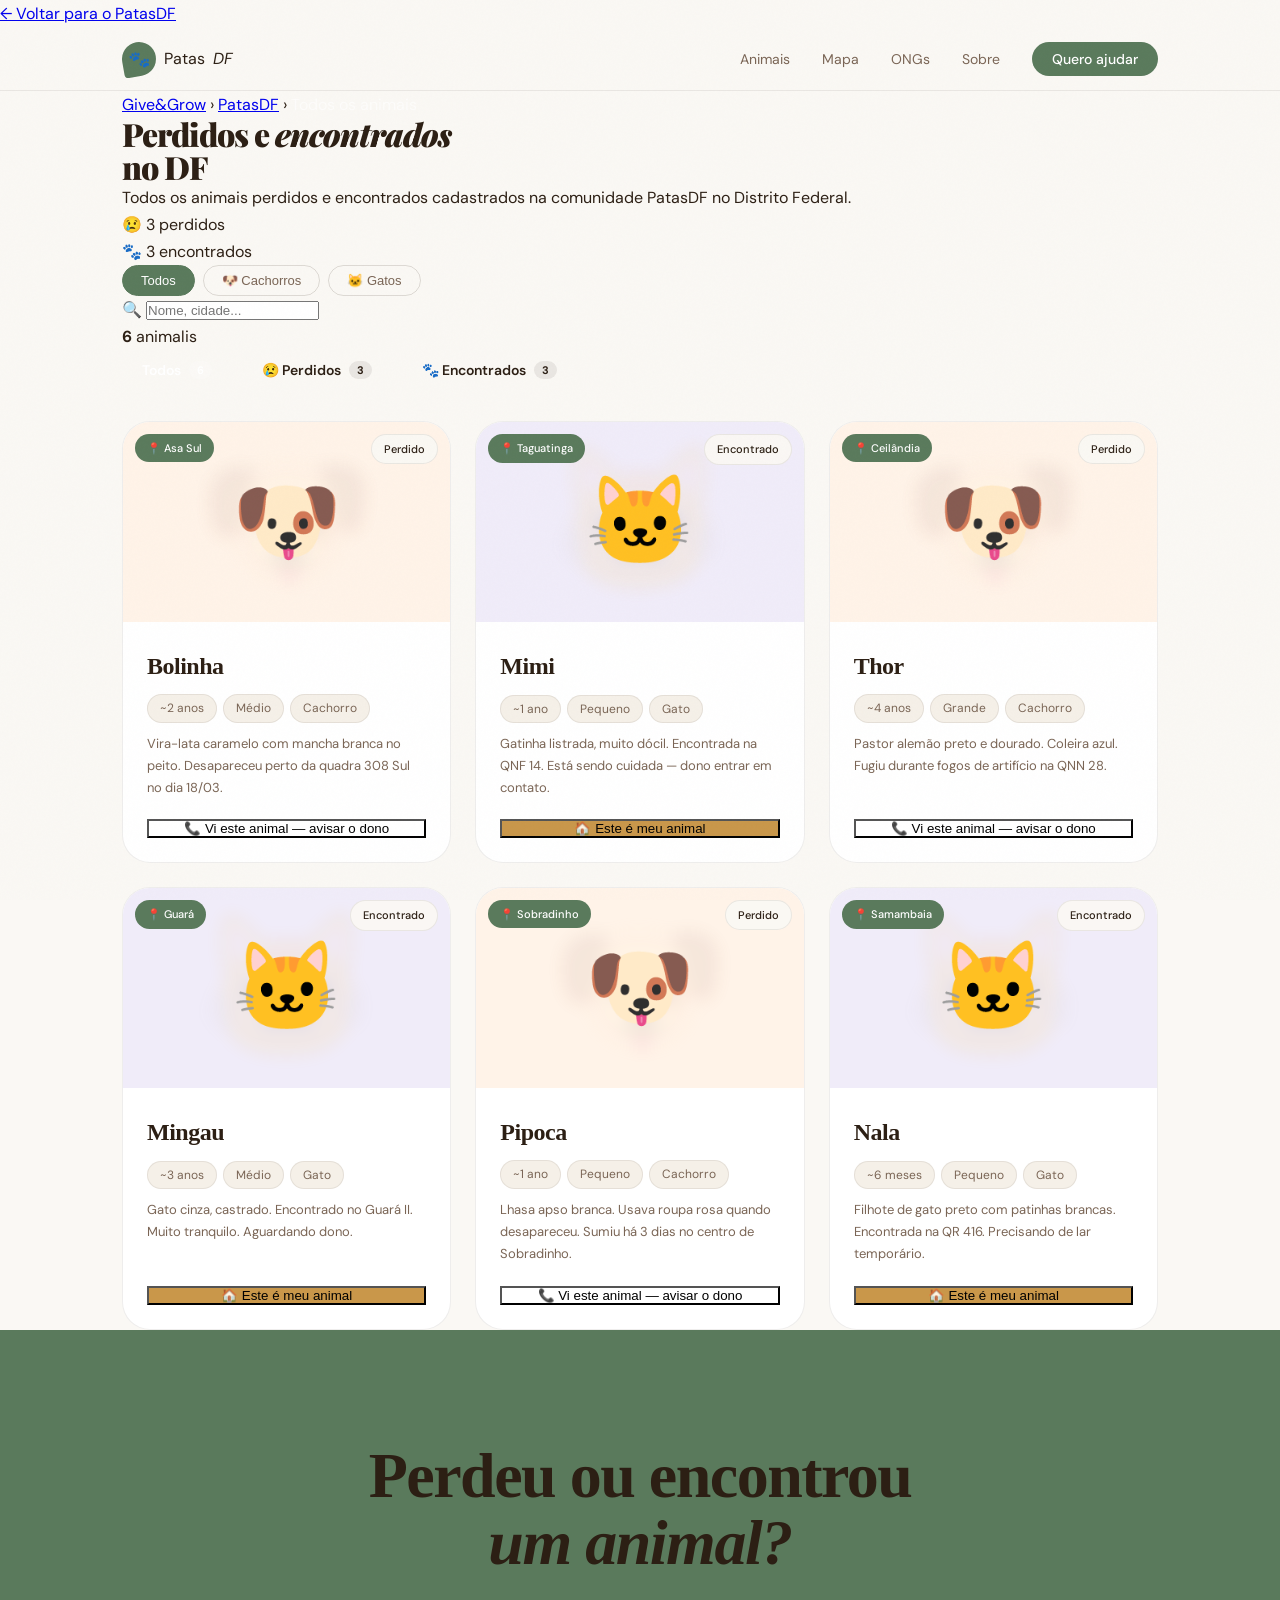
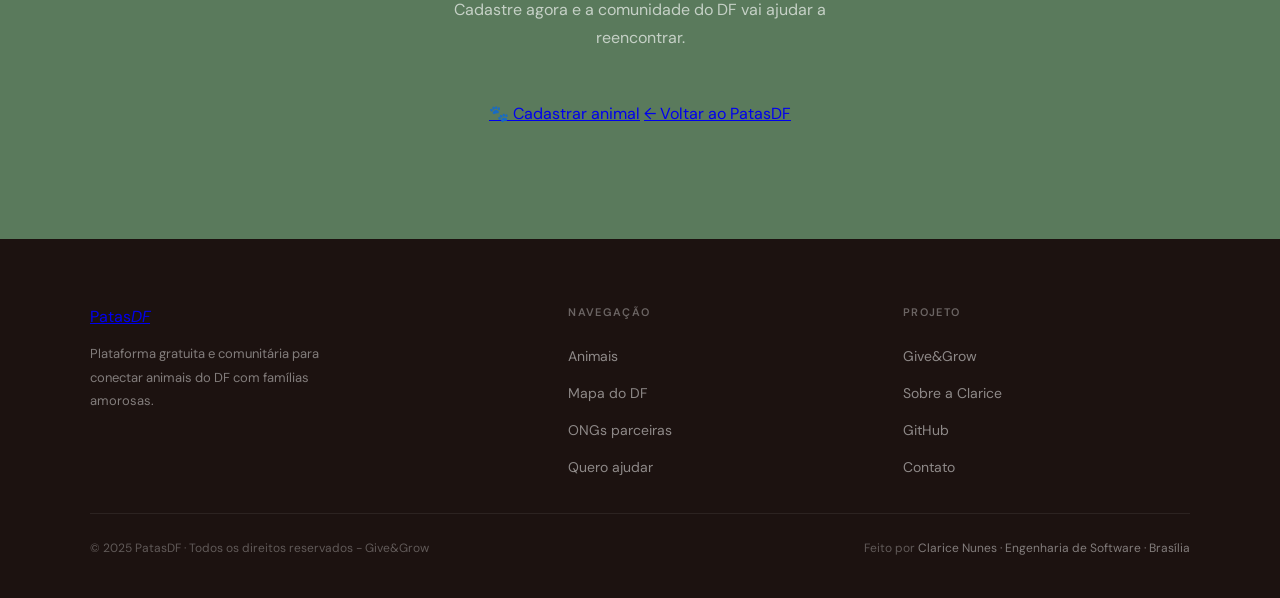
==== animais.html @ 27efd16a "Criando fluxo de animais" ====
<!DOCTYPE html>
<html lang="pt-BR">
<head>
  <meta charset="UTF-8" />
  <meta name="viewport" content="width=device-width, initial-scale=1.0" />
  <title>Animais perdidos e encontrados — PatasDF</title>
  <meta name="description" content="Veja todos os animais perdidos e encontrados no Distrito Federal." />
  <link rel="preconnect" href="https://fonts.googleapis.com" />
  <link rel="preconnect" href="https://fonts.gstatic.com" crossorigin />
  <link href="https://fonts.googleapis.com/css2?family=Playfair+Display:ital,wght@0,400;0,700;0,900;1,400;1,700&family=DM+Sans:ital,opsz,wght@0,9..40,300;0,9..40,400;0,9..40,500;0,9..40,600;1,9..40,300&display=swap" rel="stylesheet" />
  <link rel="stylesheet" href="styles.css" />
  <style>
    .status-tabs { display:flex; gap:10px; flex-wrap:wrap; margin-bottom:2rem; }
    .status-tab {
      display:flex; align-items:center; gap:8px;
      padding:10px 20px; border-radius:100px;
      font-size:14px; font-weight:600; font-family:'DM Sans',sans-serif;
      border:2px solid var(--border-dark); background:transparent;
      color:var(--ink-soft); cursor:pointer; transition:all 0.2s;
    }
    .tab-count { font-size:11px; font-weight:700; padding:2px 8px; border-radius:100px; background:var(--border); color:var(--ink-soft); transition:all 0.2s; }
    .st-todos     { background:var(--ink);  color:white; border-color:var(--ink); }
    .st-todos .tab-count { background:rgba(255,255,255,0.2); color:white; }
    .st-perdido   { background:var(--rust); color:white; border-color:var(--rust); }
    .st-perdido .tab-count { background:rgba(255,255,255,0.25); color:white; }
    .st-encontrado{ background:var(--gold); color:white; border-color:var(--gold); }
    .st-encontrado .tab-count { background:rgba(255,255,255,0.25); color:white; }

    .ctx-banner {
      border-radius:var(--r-xl); padding:1.75rem 2rem;
      display:flex; align-items:center; justify-content:space-between;
      gap:1.5rem; flex-wrap:wrap; margin-bottom:2rem;
    }
    .ctx-banner.perdido   { background:var(--rust-pale); border:1.5px solid rgba(184,92,56,0.18); }
    .ctx-banner.encontrado{ background:var(--gold-pale);  border:1.5px solid rgba(196,146,42,0.18); }
    .ctx-icon { font-size:2.2rem; flex-shrink:0; }
    .ctx-text h3 { font-family:'Playfair Display',serif; font-size:1.1rem; font-weight:700; margin-bottom:4px; }
    .ctx-text p  { font-size:13px; font-weight:300; color:var(--ink-soft); line-height:1.6; }
    .ctx-btn-rust { background:var(--rust); color:white; padding:11px 22px; border-radius:100px; font-size:13px; font-weight:600; text-decoration:none; white-space:nowrap; flex-shrink:0; transition:all 0.2s; }
    .ctx-btn-rust:hover { background:#8f3e23; transform:translateY(-1px); }
    .ctx-btn-gold { background:var(--gold); color:white; padding:11px 22px; border-radius:100px; font-size:13px; font-weight:600; text-decoration:none; white-space:nowrap; flex-shrink:0; transition:all 0.2s; }
    .ctx-btn-gold:hover { background:#a87824; transform:translateY(-1px); }
  </style>
</head>
<body>

  <div class="back-link-wrap">
    <a href="patasdf.html" class="back-link">← Voltar para o PatasDF</a>
  </div>


  <nav class="navbar" id="navbar">
    <div class="container">
      <a href="patasdf.html" class="logo">
        <div class="logo-paw">🐾</div>
        Patas<em>DF</em>
      </a>
      <div class="hamburger" id="hamburger" onclick="toggleMenu()">
        <span></span><span></span><span></span>
      </div>
      <ul class="nav-links" id="navLinks">
        <li><a href="patasdf.html#animais" class="active">Animais</a></li>
        <li><a href="patasdf.html#mapa">Mapa</a></li>
        <li><a href="patasdf.html#ongs">ONGs</a></li>
        <li><a href="sobre.html">Sobre</a></li>
        <li><a href="patasdf.html#ajudar" class="nav-cta">Quero ajudar</a></li>
      </ul>
    </div>
  </nav>


  <div class="page-header">
    <div class="container">
      <div class="breadcrumb">
        <a href="index.html">Give&Grow</a>
        <span>›</span>
        <a href="patasdf.html">PatasDF</a>
        <span>›</span>
        <span style="color:rgba(255,255,255,.6);">Todos os animais</span>
      </div>
      <h1>Perdidos e <em>encontrados</em><br>no DF</h1>
      <p>Todos os animais perdidos e encontrados cadastrados na comunidade PatasDF no Distrito Federal.</p>
      <div class="page-header-meta">
        <div class="meta-chip" id="countPerdidos">😢 carregando...</div>
        <div class="meta-chip" id="countEncontrados">🐾 carregando...</div>
      </div>
    </div>
  </div>


  <div class="toolbar">
    <div class="container">
      <div class="filter-pills">
        <button class="filter-pill active" onclick="filtrarTipo('todos', this)">Todos</button>
        <button class="filter-pill" onclick="filtrarTipo('cachorro', this)">🐶 Cachorros</button>
        <button class="filter-pill" onclick="filtrarTipo('gato', this)">🐱 Gatos</button>
      </div>
      <div class="toolbar-right">
        <div class="search-box">
          <span>🔍</span>
          <input type="text" id="searchInput" placeholder="Nome, cidade..." oninput="buscar(this.value)" />
        </div>
        <span class="count-badge" id="countBadge">— animais</span>
      </div>
    </div>
  </div>


  <section class="animals-section">
    <div class="container">


      <div class="status-tabs">
        <button class="status-tab st-todos" onclick="filtrarStatus('todos', this)">
          Todos <span class="tab-count" id="tabTodos">—</span>
        </button>
        <button class="status-tab" onclick="filtrarStatus('perdido', this)">
          😢 Perdidos <span class="tab-count" id="tabPerdido">—</span>
        </button>
        <button class="status-tab" onclick="filtrarStatus('encontrado', this)">
          🐾 Encontrados <span class="tab-count" id="tabEncontrado">—</span>
        </button>
      </div>


      <div id="ctxBanner"></div>


      <div class="animals-grid" id="animalsGrid">
        <div style="grid-column:1/-1;text-align:center;padding:4rem;color:var(--ink-soft);">
          <div style="font-size:2.5rem;margin-bottom:.75rem;">🐾</div>
          <p style="font-weight:300;">Carregando animais...</p>
        </div>
      </div>

      <div class="empty-state" id="emptyState" style="display:none;">
        <span class="empty-icon">🔍</span>
        <h3>Nenhum animal encontrado</h3>
        <p>Tente outro filtro ou limpe a busca.</p>
      </div>

    </div>
  </section>


  <section class="cta-section">
    <div class="cta-orb cta-orb-1"></div>
    <div class="cta-orb cta-orb-2"></div>
    <div class="cta-inner">
      <h2>Perdeu ou encontrou<br><em>um animal?</em></h2>
      <p>Cadastre agora e a comunidade do DF vai ajudar a reencontrar.</p>
      <div class="cta-btns">
        <a href="patasdf.html#ajudar" class="btn-white">🐾 Cadastrar animal</a>
        <a href="patasdf.html" class="btn-white-outline">← Voltar ao PatasDF</a>
      </div>
    </div>
  </section>


  <footer>
    <div class="footer-inner">
      <div class="footer-brand">
        <a href="patasdf.html" class="footer-logo">Patas<em>DF</em></a>
        <p>Plataforma gratuita e comunitária para conectar animais do DF com famílias amorosas.</p>
      </div>
      <div class="footer-col">
        <h4>Navegação</h4>
        <ul>
          <li><a href="patasdf.html#animais">Animais</a></li>
          <li><a href="patasdf.html#mapa">Mapa do DF</a></li>
          <li><a href="patasdf.html#ongs">ONGs parceiras</a></li>
          <li><a href="patasdf.html#ajudar">Quero ajudar</a></li>
        </ul>
      </div>
      <div class="footer-col">
        <h4>Projeto</h4>
        <ul>
          <li><a href="index.html">Give&Grow</a></li>
          <li><a href="sobre.html">Sobre a Clarice</a></li>
          <li><a href="https://github.com/claricenunes" target="_blank" rel="noopener">GitHub</a></li>
          <li><a href="/cdn-cgi/l/email-protection#543121373835263d37313a213a3127143339353d387a373b39">Contato</a></li>
        </ul>
      </div>
    </div>
    <div class="footer-bottom">
      <span>© 2025 PatasDF · Todos os direitos reservados - Give&Grow</span>
      <span>Feito por <a href="sobre.html">Clarice Nunes · Engenharia de Software · Brasília</a></span>
    </div>
  </footer>

  <script data-cfasync="false" src="/cdn-cgi/scripts/5c5dd728/cloudflare-static/email-decode.min.js"></script><script>
    const URL_PERDI    = 'https://docs.google.com/forms/d/e/1FAIpQLSdwkBiDv1es0LKBWcML1goLfLYHsVaSYuPup9HgPXHWBcM21w/viewform';
    const URL_ENCONTREI = 'https://docs.google.com/forms/d/e/1FAIpQLSeOyUEvjqoL2VwW3kJSf5gsE197C9LvIaPMh03FFTpZJVA-6A/viewform';

    const ANIMAIS_EMBUTIDOS = [
      { id:'ex1', nome:'Bolinha',  status:'perdido',    tipo:'cachorro', idade:'~2 anos',  porte:'Médio',   cidade:'Asa Sul',    descricao:'Vira-lata caramelo com mancha branca no peito. Desapareceu perto da quadra 308 Sul no dia 18/03.',  contato:'(61) 98888-1111' },
      { id:'ex2', nome:'Mimi',     status:'encontrado', tipo:'gato',     idade:'~1 ano',   porte:'Pequeno', cidade:'Taguatinga', descricao:'Gatinha listrada, muito dócil. Encontrada na QNF 14. Está sendo cuidada — dono entrar em contato.',  contato:'(61) 97777-2222' },
      { id:'ex3', nome:'Thor',     status:'perdido',    tipo:'cachorro', idade:'~4 anos',  porte:'Grande',  cidade:'Ceilândia',  descricao:'Pastor alemão preto e dourado. Coleira azul. Fugiu durante fogos de artifício na QNN 28.',           contato:'(61) 96666-3333' },
      { id:'ex4', nome:'Mingau',   status:'encontrado', tipo:'gato',     idade:'~3 anos',  porte:'Médio',   cidade:'Guará',      descricao:'Gato cinza, castrado. Encontrado no Guará II. Muito tranquilo. Aguardando dono.',                    contato:'(61) 95555-4444' },
      { id:'ex5', nome:'Pipoca',   status:'perdido',    tipo:'cachorro', idade:'~1 ano',   porte:'Pequeno', cidade:'Sobradinho', descricao:'Lhasa apso branca. Usava roupa rosa quando desapareceu. Sumiu há 3 dias no centro de Sobradinho.',   contato:'(61) 94444-5555' },
      { id:'ex6', nome:'Nala',     status:'encontrado', tipo:'gato',     idade:'~6 meses', porte:'Pequeno', cidade:'Samambaia',  descricao:'Filhote de gato preto com patinhas brancas. Encontrada na QR 416. Precisando de lar temporário.',    contato:'(61) 93333-6666' },
    ];

    let TODOS = [], statusAtual = 'todos', tipoAtual = 'todos', buscaAtual = '';

    async function carregar() {
      // Carrega os dados embutidos imediatamente para garantir que algo aparece
      TODOS = ANIMAIS_EMBUTIDOS;
      atualizarContadores();
      renderizar();
      // Tenta buscar dados atualizados do JSON (funciona quando hospedado em servidor)
      try {
        const resp = await fetch('https://drive.google.com/uc?export=download&id=1katMmyX2BaC0UhQ1mNrkm7atiA1lma0P');
        if (resp.ok) {
          const d = await resp.json();
          if (d.length > 0) {
            TODOS = d;
            atualizarContadores();
            renderizar();
          }
        }
      } catch(e) { /* mantém os dados embutidos */ }
    }

    function atualizarContadores() {
      const p = TODOS.filter(a => a.status === 'perdido').length;
      const e = TODOS.filter(a => a.status === 'encontrado').length;
      document.getElementById('countPerdidos').textContent    = `😢 ${p} perdido${p!==1?'s':''}`;
      document.getElementById('countEncontrados').textContent  = `🐾 ${e} encontrado${e!==1?'s':''}`;
      document.getElementById('tabTodos').textContent      = TODOS.length;
      document.getElementById('tabPerdido').textContent    = p;
      document.getElementById('tabEncontrado').textContent  = e;
    }

    function filtrarStatus(status, btn) {
      statusAtual = status;
      document.querySelectorAll('.status-tab').forEach(t => {
        t.className = 'status-tab'; // remove todas as classes de cor
      });
      btn.classList.add('st-' + status);
      atualizarBanner(status);
      renderizar();
    }

    function filtrarTipo(tipo, btn) {
      tipoAtual = tipo;
      document.querySelectorAll('.filter-pill').forEach(p => p.classList.remove('active'));
      btn.classList.add('active');
      renderizar();
    }

    function buscar(val) { buscaAtual = val.toLowerCase().trim(); renderizar(); }

    function getLista() {
      let l = TODOS;
      if (statusAtual !== 'todos') {
        l = l.filter(a => {
          return a.status === statusAtual;
        });
      }
      if (tipoAtual !== 'todos') l = l.filter(a => a.tipo === tipoAtual);
      if (buscaAtual) l = l.filter(a =>
        (a.nome||'').toLowerCase().includes(buscaAtual) ||
        (a.cidade||'').toLowerCase().includes(buscaAtual)
      );
      return l;
    }

    function atualizarBanner(status) {
      const el = document.getElementById('ctxBanner');
      if (status === 'perdido') {
        el.innerHTML = `<div class="ctx-banner perdido">
          <span class="ctx-icon">😢</span>
          <div class="ctx-text">
            <h3>Você viu algum desses animais?</h3>
            <p>Entre em contato diretamente com o dono pelo número no card. Cada aviso pode ser o reencontro que uma família está esperando.</p>
          </div>
          <a href="${URL_PERDI}" target="_blank" rel="noopener" class="ctx-btn-rust">😢 Perdi meu animal</a>
        </div>`;
      } else if (status === 'encontrado') {
        el.innerHTML = `<div class="ctx-banner encontrado">
          <span class="ctx-icon">🐾</span>
          <div class="ctx-text">
            <h3>Seu pet pode estar aqui!</h3>
            <p>Alguém encontrou esses animais e está cuidando enquanto aguarda o dono. Entre em contato se reconhecer o seu.</p>
          </div>
          <a href="${URL_ENCONTREI}" target="_blank" rel="noopener" class="ctx-btn-gold">🐾 Encontrei um animal</a>
        </div>`;
     
      } else {
        el.innerHTML = '';
      }
    }

    function renderizar() {
      const grid  = document.getElementById('animalsGrid');
      const empty = document.getElementById('emptyState');
      const lista = getLista();
      document.getElementById('countBadge').innerHTML = `<strong>${lista.length}</strong> animal${lista.length!==1?'is':''}`;

      if (lista.length === 0) {
        grid.innerHTML = '';
        empty.style.display = 'block';
        return;
      }
      empty.style.display = 'none';

      const bg = { cachorro:'#FFF3E8', gato:'#F0ECF9' };
      const em = { cachorro:'🐶', gato:'🐱' };

      grid.innerHTML = lista.map((a, i) => {
        const st = a.status || 'encontrado';
        const badgeCls = st === 'perdido' ? 'badge-perdido' : st === 'encontrado' ? 'badge-encontrado' : 'badge-encontrado';
        const badgeLbl = st === 'perdido' ? 'Perdido' : 'Encontrado';
        const btnBg    = st === 'perdido' ? 'var(--ink)' : 'var(--gold)';
        const btnLbl   = st === 'perdido'
          ? '📞 Vi este animal — avisar o dono'
          : '🏠 Este é meu animal';
        const ctt = (a.contato || 'Não informado').replace(/\\/g, '\\\\').replace(/'/g, "\\'");
        return `<div class="animal-card" style="animation:fadeUp .4s ${i*50}ms ease both;">
          <div class="animal-img" style="background:${bg[a.tipo]||'#f5f0e8'};">
            <div class="animal-img-bg">${em[a.tipo]||'🐾'}</div>
            <div class="animal-emoji" style="font-size:5.5rem;position:relative;z-index:1;">${em[a.tipo]||'🐾'}</div>
            <div class="animal-badge ${badgeCls}">${badgeLbl}</div>
            <div class="animal-status-badge">📍 ${a.cidade||''}</div>
          </div>
          <div class="animal-body">
            <div class="animal-name">${a.nome||'Sem nome'}</div>
            <div class="animal-meta">
              ${a.idade ? `<span class="pill">${a.idade}</span>` : ''}
              ${a.porte ? `<span class="pill">${a.porte}</span>` : ''}
              ${a.tipo  ? `<span class="pill">${a.tipo.charAt(0).toUpperCase()+a.tipo.slice(1)}</span>` : ''}
            </div>
            <p class="animal-desc">${a.descricao||''}</p>
            <button class="btn-contato-main" style="background:${btnBg};" onclick="alert('Entre em contato:\\n${ctt}')">${btnLbl}</button>
          </div>
        </div>`;
      }).join('');
    }

    window.addEventListener('scroll', () => {
      document.getElementById('navbar').classList.toggle('scrolled', window.scrollY > 40);
    });
    function toggleMenu() { document.getElementById('navLinks').classList.toggle('open'); }
    document.querySelectorAll('#navLinks a').forEach(l => l.addEventListener('click', () => document.getElementById('navLinks').classList.remove('open')));
    carregar();
  </script>
</body>
</html>
---- styles.css ----
/* ============================================================
   Give&Grow + PatasDF — Folha de estilos unificada
   Cobre: patasdf.html · sobre.html
   Fonte corpo: Cabinet Grotesk 400/500 (não 700/800)
   Fonte títulos: Fraunces 300/600/700
   ============================================================ */

/* ─── RESET & BASE ─── */
*, *::before, *::after { box-sizing: border-box; margin: 0; padding: 0; }

/* ─── TOKENS ─── */
:root {
  --sage:        #5A7A5C;
  --sage-mid:    #7A9E7C;
  --sage-light:  #EEF4EE;
  --sage-pale:   #EEF4EE;
  --gold:        #C9974A;
  --gold-light:  #FBF3E6;
  --gold-warm:   #FBF3E6;
  --rust:        #B85C38;
  --rust-light:  #FAF0EB;
  --teal:        #3A7A7A;
  --teal-light:  #EAF4F4;
  --bark:        #2C1F14;
  --bark-mid:    #5A4535;
  --bark-soft:   #7A6555;
  --cream:       #FAF8F4;
  --warm-white:  #F5F0E8;
  --border:      rgba(44,31,20,0.08);
  --border-md:   rgba(44,31,20,0.14);
  --shadow-sm:   0 2px 12px rgba(44,31,20,0.06);
  --shadow-md:   0 8px 32px rgba(44,31,20,0.10);
  --shadow-lg:   0 20px 60px rgba(44,31,20,0.13);
  --r-sm:  8px;
  --r-md:  14px;
  --r-lg:  20px;
  --r-xl:  28px;

  /* aliases */
  --teal-dark:   #2d5238;
  --teal-deep:   var(--bark);
  --amber:       var(--gold);
  --amber-light: var(--gold-warm);
  --bg:          var(--cream);
  --bg-card:     #ffffff;
  --bg-warm:     var(--warm-white);
  --text:        var(--bark);
  --text-muted:  var(--bark-soft);
  --text-light:  var(--bark-mid);
  --radius-sm:   var(--r-sm);
  --radius-md:   var(--r-md);
  --radius-lg:   var(--r-lg);
  --radius-xl:   var(--r-xl);
}

html { scroll-behavior: smooth; -webkit-font-smoothing: antialiased; -moz-osx-font-smoothing: grayscale; }

body {
  font-family: 'Cabinet Grotesk', 'DM Sans', sans-serif;
  font-weight: 400;
  font-size: 16px;
  line-height: 1.7;
  background: var(--cream);
  color: var(--bark);
  overflow-x: hidden;
}

::selection { background: rgba(90,122,92,0.2); color: var(--bark); }

/* Grain texture */
body::before {
  content: '';
  position: fixed; inset: 0;
  background-image: url("data:image/svg+xml,%3Csvg viewBox='0 0 512 512' xmlns='http://www.w3.org/2000/svg'%3E%3Cfilter id='n'%3E%3CfeTurbulence type='fractalNoise' baseFrequency='0.75' numOctaves='4' stitchTiles='stitch'/%3E%3C/filter%3E%3Crect width='100%25' height='100%25' filter='url(%23n)' opacity='1'/%3E%3C/svg%3E");
  opacity: 0.02;
  pointer-events: none;
  z-index: 9999;
}

.container { max-width: 1100px; margin: 0 auto; padding: 0 2rem; }

/* ─── TIPOGRAFIA ─── */
.label, .section-eyebrow, .hero-eyebrow {
  font-size: 11px;
  font-weight: 600;
  letter-spacing: 0.14em;
  text-transform: uppercase;
  color: var(--sage);
  display: block;
  margin-bottom: 1rem;
}

.display, h1, h2, h3 {
  font-family: 'Fraunces', 'Playfair Display', serif;
  font-weight: 900;
  line-height: 1.02;
  letter-spacing: -1px;
  color: var(--bark);
}

.section-heading {
  font-family: 'Fraunces', 'Playfair Display', serif;
  font-size: clamp(1.8rem, 3.5vw, 2.6rem);
  font-weight: 700;
  line-height: 1.12;
  margin-bottom: 1.5rem;
  color: var(--bark);
}

.lead, .body-text, .tagline {
  font-size: 1rem;
  font-weight: 400;
  color: var(--bark-soft);
  line-height: 1.8;
}

.body-text + .body-text { margin-top: 1rem; }

/* ─── BOTÕES GLOBAIS ─── */
.btn {
  display: inline-flex; align-items: center; gap: 8px;
  border: none; border-radius: 60px;
  font-family: 'Cabinet Grotesk', 'DM Sans', sans-serif;
  font-weight: 500;
  cursor: pointer;
  transition: all 0.25s;
  text-decoration: none;
  white-space: nowrap;
}
.btn-sage { background: var(--sage); color: #fff; padding: 13px 28px; font-size: 14px; box-shadow: 0 4px 14px rgba(90,122,92,0.25); }
.btn-sage:hover { background: #3d6640; transform: translateY(-2px); box-shadow: 0 8px 24px rgba(90,122,92,0.35); }
.btn-gold { background: var(--gold); color: var(--bark); padding: 13px 28px; font-size: 14px; box-shadow: 0 4px 14px rgba(201,151,74,0.25); }
.btn-gold:hover { background: #a87c34; transform: translateY(-2px); box-shadow: 0 8px 24px rgba(201,151,74,0.35); }
.btn-outline { background: transparent; color: var(--bark); padding: 12px 28px; font-size: 14px; border: 1.5px solid rgba(44,31,20,0.22); }
.btn-outline:hover { border-color: var(--sage); color: var(--sage); background: var(--sage-light); transform: translateY(-1px); }

/* ─── NAVBAR ─── */
.navbar {
  position: sticky; top: 0; z-index: 200;
  height: 64px; display: flex; align-items: center;
  background: rgba(250,248,244,0.92);
  backdrop-filter: blur(18px);
  border-bottom: 1px solid var(--border);
}
.navbar .container { width: 100%; display: flex; align-items: center; justify-content: space-between; }

.logo { display: flex; align-items: center; gap: 8px; text-decoration: none; color: inherit; }
.logo h3 { font-family: 'Fraunces', serif; font-size: 1.4rem; font-weight: 600; letter-spacing: -0.01em; color: var(--bark); }
.logo-paw {
  width: 34px; height: 34px; background: var(--sage); border-radius: 50% 50% 50% 12%;
  display: flex; align-items: center; justify-content: center;
  font-size: 17px; transform: rotate(-10deg);
}

.nav-links { display: flex; align-items: center; gap: 2rem; list-style: none; }
.nav-links a { font-size: 14px; font-weight: 400; color: var(--bark-soft); text-decoration: none; transition: color 0.2s; }
.nav-links a:hover { color: var(--sage); }
.nav-cta { background: var(--sage) !important; color: #fff !important; padding: 8px 20px; border-radius: 60px; font-weight: 500 !important; transition: background 0.2s, transform 0.2s !important; }
.nav-cta:hover { background: #3d6640 !important; transform: translateY(-1px) !important; }
.hamburger { display: none; flex-direction: column; gap: 5px; cursor: pointer; padding: 4px; }
.hamburger span { display: block; width: 22px; height: 1.5px; background: var(--bark); border-radius: 2px; transition: all 0.3s; }

/* ─── SECTIONS ─── */
.section-pad { padding: 7rem 0; }
.content-section { padding: 5rem 0; }
.content-section.alt { background: var(--warm-white); padding: 5rem 2rem; }
.content-section.alt .container { max-width: 1100px; margin: 0 auto; }
.how-section { background: var(--warm-white); }
.animals-section { background: var(--cream); }
.map-section { background: var(--warm-white); }
.action-section { background: var(--cream); }
.criadora-section { background: var(--warm-white); }
.community-section { background: var(--cream); }

/* ─── REVEAL ─── */
.reveal { opacity: 0; transform: translateY(24px); transition: opacity 0.6s ease, transform 0.6s ease; }
.reveal.visible { opacity: 1; transform: translateY(0); }

/* ─── ANIMATIONS ─── */
@keyframes fadeUp   { from { opacity: 0; transform: translateY(22px); } to { opacity: 1; transform: translateY(0); } }
@keyframes fadeDown { from { opacity: 0; transform: translateY(-14px); } to { opacity: 1; transform: translateY(0); } }
@keyframes blobFloat { from { transform: translate(0,0) scale(1); } to { transform: translate(30px,20px) scale(1.08); } }
@keyframes scrollDrop { 0% { top: -100%; } 100% { top: 100%; } }
@keyframes stripScroll { from { transform: translateX(0); } to { transform: translateX(-50%); } }
@keyframes dotPulse { 0%,100%{transform:rotate(-45deg) scale(1)} 50%{transform:rotate(-45deg) scale(1.15)} }

/* ─── HERO ─── */
.hero {
  min-height: 100vh; display: grid; place-items: center; text-align: center;
  padding: 7rem 2rem 6rem; position: relative; overflow: hidden;
}
.hero-blob { position: absolute; border-radius: 60% 40% 70% 30% / 50% 60% 40% 60%; filter: blur(60px); pointer-events: none; animation: blobFloat 9s ease-in-out infinite alternate; }
.hero-blob-1 { width: 500px; height: 500px; background: rgba(90,122,92,0.12); top: -100px; left: -100px; }
.hero-blob-2 { width: 400px; height: 400px; background: rgba(201,151,74,0.09); bottom: -80px; right: -80px; animation-duration: 11s; animation-delay: -3s; }
.hero-blob-3 { width: 300px; height: 300px; background: rgba(90,122,92,0.07); top: 40%; left: 60%; animation-duration: 7s; animation-delay: -5s; }
.hero-deco { position: absolute; pointer-events: none; font-size: 2rem; opacity: 0.1; }
.hero-inner { position: relative; z-index: 1; max-width: 760px; }
.hero-badge {
  display: inline-flex; align-items: center; gap: 8px;
  background: var(--sage-pale); border: 1.5px solid rgba(90,122,92,0.25);
  color: var(--sage); font-size: 13px; font-weight: 500;
  padding: 8px 20px; border-radius: 100px; margin-bottom: 2.5rem;
}
.hero h1 {
  font-family: 'Fraunces', serif; font-size: clamp(3.5rem, 9vw, 6.5rem);
  font-weight: 900; line-height: 0.98; color: var(--bark); letter-spacing: -2px; margin-bottom: 1.75rem;
}
.hero h1 em { font-style: italic; color: var(--sage); }
.underline-word { position: relative; display: inline-block; }
.underline-word::after { content: ''; position: absolute; bottom: -2px; left: 0; right: 0; height: 6px; background: rgba(90,122,92,0.22); border-radius: 3px; z-index: -1; }
.hero-sub { font-size: 1.05rem; font-weight: 400; color: var(--bark-mid); max-width: 500px; margin: 0 auto 3rem; line-height: 1.75; }
.hero-ctas { display: flex; gap: 1rem; justify-content: center; flex-wrap: wrap; }
.hero-scroll-hint { position: absolute; bottom: 2.5rem; left: 50%; transform: translateX(-50%); display: flex; flex-direction: column; align-items: center; gap: 8px; color: var(--bark-soft); font-size: 10px; font-weight: 400; letter-spacing: 2px; text-transform: uppercase; opacity: 0.5; }
.scroll-track { width: 1.5px; height: 44px; background: var(--sage-light); border-radius: 2px; position: relative; overflow: hidden; }
.scroll-track::after { content: ''; position: absolute; top: -100%; left: 0; right: 0; height: 100%; background: var(--sage); animation: scrollDrop 2s ease-in-out infinite; }

/* ─── STRIP ─── */
.strip { background: var(--warm-white); overflow: hidden; border-top: 1px solid var(--border); border-bottom: 1px solid var(--border); }
.strip-inner { display: flex; align-items: center; animation: stripScroll 32s linear infinite; width: max-content; }
.strip-item { display: flex; align-items: center; gap: 12px; padding: 1rem 2rem; border-right: 1px solid var(--border); flex-shrink: 0; }
.si-emoji { font-size: 1.2rem; }
.si-name { font-size: 14px; font-weight: 500; color: var(--bark); }
.si-info { font-size: 12px; font-weight: 400; color: var(--bark-soft); margin-top: 1px; }
.strip-sep { color: var(--border-md); padding: 0 1rem; font-size: 1.2rem; }

/* ─── STATS BAR ─── */
.stats-bar { background: var(--sage); display: grid; grid-template-columns: repeat(4,1fr); }
.stat-item { padding: 2rem; text-align: center; border-right: 1px solid rgba(255,255,255,0.1); }
.stat-item:last-child { border-right: none; }
.stat-num { font-family: 'Fraunces', serif; font-size: 2.8rem; font-weight: 700; color: white; line-height: 1; letter-spacing: -1px; }
.stat-label { font-size: 12px; font-weight: 400; color: rgba(255,255,255,0.6); margin-top: 6px; text-transform: uppercase; letter-spacing: 0.08em; }

/* ─── HOW IT WORKS ─── */
.steps-grid { display: grid; grid-template-columns: repeat(5,1fr); margin-top: 4rem; border: 1px solid var(--border); border-radius: var(--r-xl); overflow: hidden; }
.step-card { background: var(--cream); padding: 2.5rem 1.75rem; border-right: 1px solid var(--border); position: relative; transition: background 0.3s; }
.step-card:last-child { border-right: none; }
.step-card:hover { background: white; }
.step-num-big { font-family: 'Fraunces', serif; font-size: 4rem; font-weight: 700; color: var(--sage); opacity: 0.15; line-height: 1; margin-bottom: 1.5rem; transition: opacity 0.25s, transform 0.25s; }
.step-card:hover .step-num-big { opacity: 1; transform: scale(1.06); }
.step-card h3 { font-family: 'Cabinet Grotesk', sans-serif; font-size: 15px; font-weight: 500; margin-bottom: 0.6rem; letter-spacing: 0; }
.step-card p { font-size: 13px; font-weight: 400; color: var(--bark-soft); line-height: 1.7; }
.step-connector { position: absolute; top: 2.5rem; right: -12px; width: 24px; height: 24px; background: var(--sage-pale); border: 2px solid var(--sage-light); border-radius: 50%; z-index: 2; display: flex; align-items: center; justify-content: center; font-size: 10px; color: var(--sage); }
.step-card:last-child .step-connector { display: none; }

/* ─── ANIMALS / CAUSES ─── */
.animals-header { display: flex; align-items: flex-end; justify-content: space-between; gap: 1rem; flex-wrap: wrap; margin-bottom: 3rem; }
.filter-pills { display: flex; gap: 8px; flex-wrap: wrap; }
.filter-pill { background: transparent; border: 1.5px solid var(--border-md); border-radius: 60px; padding: 7px 18px; font-size: 13px; font-weight: 400; color: var(--bark-soft); cursor: pointer; transition: all 0.22s; font-family: 'Cabinet Grotesk', sans-serif; }
.filter-pill:hover, .filter-pill.active { background: var(--sage); color: #fff; border-color: var(--sage); }
.animals-grid { display: grid; grid-template-columns: repeat(auto-fill, minmax(300px,1fr)); gap: 1.5rem; }

/* ─── ANIMAL CARD ─── */
.animal-card { background: white; border: 1px solid var(--border); border-radius: var(--r-xl); overflow: hidden; transition: transform 0.3s, box-shadow 0.3s; display: flex; flex-direction: column; }
.animal-card:hover { transform: translateY(-6px); box-shadow: var(--shadow-lg); }
.animal-img { width: 100%; height: 200px; display: flex; align-items: center; justify-content: center; position: relative; overflow: hidden; }
.animal-img-bg { position: absolute; inset: 0; opacity: 0.08; font-size: 9rem; display: flex; align-items: center; justify-content: center; filter: blur(8px); }
.animal-emoji { position: relative; z-index: 1; font-size: 5rem; }
.animal-badge { position: absolute; top: 12px; right: 12px; background: rgba(250,248,244,0.95); border: 1px solid var(--border); border-radius: 30px; padding: 5px 12px; font-size: 11px; font-weight: 500; color: var(--bark); backdrop-filter: blur(8px); }
.animal-status-badge { position: absolute; top: 12px; left: 12px; background: var(--sage); color: white; border-radius: 30px; padding: 5px 12px; font-size: 11px; font-weight: 500; }
.animal-body { padding: 1.5rem; flex: 1; display: flex; flex-direction: column; }
.animal-name { font-family: 'Fraunces', serif; font-size: 1.5rem; font-weight: 700; color: var(--bark); margin-bottom: 8px; letter-spacing: -0.5px; }
.animal-meta { display: flex; gap: 6px; flex-wrap: wrap; margin-bottom: 10px; }
.pill { background: var(--warm-white); border: 1px solid var(--border); border-radius: 20px; padding: 3px 12px; font-size: 12px; font-weight: 400; color: var(--bark-soft); }
.animal-desc { font-size: 13px; font-weight: 400; color: var(--bark-soft); line-height: 1.7; margin-bottom: 1.25rem; flex: 1; }
.btn-adotar-main { display: flex; align-items: center; justify-content: center; gap: 8px; background: var(--sage); color: white; border: none; border-radius: 50px; padding: 11px 20px; font-size: 14px; font-family: 'Cabinet Grotesk', sans-serif; font-weight: 500; cursor: pointer; transition: all 0.25s; width: 100%; text-decoration: none; }
.btn-adotar-main:hover { background: #3d6640; transform: translateY(-2px); box-shadow: 0 6px 20px rgba(90,122,92,0.3); }

/* ─── LOADING / EMPTY STATES ─── */
#animaisLoading { text-align: center; padding: 4rem; color: var(--bark-soft); }
.empty-state { text-align: center; padding: 4rem; color: var(--bark-soft); display: none; }
#animaisErro { display: none; text-align: center; padding: 4rem; }

/* ─── MAP ─── */
.map-wrapper { margin-top: 3rem; border-radius: var(--r-xl); overflow: hidden; border: 1px solid var(--border); box-shadow: var(--shadow-md); }
.map-wrapper iframe { width: 100%; height: 500px; border: none; display: block; }
.map-placeholder { height: 500px; background: var(--sage-pale); display: flex; flex-direction: column; align-items: center; justify-content: center; gap: 1.25rem; text-align: center; padding: 2rem; position: relative; overflow: hidden; }
.map-grid { position: absolute; inset: 0; background-image: linear-gradient(var(--sage-light) 1px, transparent 1px), linear-gradient(90deg, var(--sage-light) 1px, transparent 1px); background-size: 48px 48px; opacity: 0.5; }
.map-dot { position: absolute; width: 40px; height: 40px; border-radius: 50% 50% 50% 0; display: flex; align-items: center; justify-content: center; transform: rotate(-45deg); box-shadow: 0 4px 16px rgba(0,0,0,0.12); animation: dotPulse 2.5s ease-in-out infinite; }
.map-dot::after { content: attr(data-e); transform: rotate(45deg); font-size: 15px; }
.map-dot.d1 { background: var(--sage); left: 28%; top: 30%; }
.map-dot.d2 { background: var(--gold); left: 58%; top: 48%; animation-delay: .6s; }
.map-dot.d3 { background: var(--rust); left: 72%; top: 22%; animation-delay: 1.2s; }
.map-dot.d4 { background: var(--sage); left: 38%; top: 63%; animation-delay: .9s; }
.map-placeholder-content { position: relative; z-index: 1; }
.map-placeholder h3 { font-family: 'Fraunces', serif; font-size: 1.6rem; font-weight: 700; color: var(--bark); margin-bottom: .5rem; }
.map-placeholder p { font-size: 14px; font-weight: 400; color: var(--bark-soft); max-width: 400px; line-height: 1.7; }

/* ─── ACTION CARDS ─── */
.action-grid { display: grid; grid-template-columns: repeat(2,1fr); gap: 1.5rem; margin-top: 3.5rem; }
.action-card { background: white; border: 1px solid var(--border); border-radius: var(--r-xl); padding: 2.5rem 2rem; display: flex; flex-direction: column; gap: 1rem; transition: transform 0.3s, box-shadow 0.3s; position: relative; overflow: hidden; }
.action-card:hover { transform: translateY(-5px); box-shadow: var(--shadow-lg); }
.action-card-accent { position: absolute; top: 0; left: 0; right: 0; height: 4px; }
.accent-sage { background: linear-gradient(90deg, var(--sage), #8ab88c); }
.accent-gold { background: linear-gradient(90deg, var(--gold), #ddb870); }
.accent-rust { background: linear-gradient(90deg, var(--rust), #d87f5a); }
.accent-teal { background: linear-gradient(90deg, var(--teal), #5aadaa); }
.action-card-icon-wrap { width: 56px; height: 56px; border-radius: var(--r-md); display: flex; align-items: center; justify-content: center; font-size: 1.7rem; }
.icon-sage { background: var(--sage-pale); }
.icon-gold { background: var(--gold-warm); }
.icon-rust { background: var(--rust-light); }
.icon-teal { background: #E3F4F4; }
.action-card-title { font-family: 'Fraunces', serif; font-size: 1.5rem; font-weight: 700; letter-spacing: -0.5px; }
.action-card-desc { font-size: 14px; font-weight: 400; color: var(--bark-soft); line-height: 1.75; flex: 1; }
.action-checklist { list-style: none; display: flex; flex-direction: column; gap: 9px; }
.action-checklist li { display: flex; align-items: center; gap: 10px; font-size: 14px; font-weight: 400; color: var(--bark-soft); }
.check-dot { width: 22px; height: 22px; border-radius: 50%; display: flex; align-items: center; justify-content: center; font-size: 11px; font-weight: 500; flex-shrink: 0; }
.check-dot.sage { background: var(--sage-pale); color: var(--sage); }
.check-dot.gold { background: var(--gold-warm); color: var(--gold); }
.check-dot.rust { background: var(--rust-light); color: var(--rust); }
.check-dot.teal { background: #E3F4F4; color: var(--teal); }
.btn-card-sage, .btn-card-gold, .btn-card-rust, .btn-card-teal { border: none; border-radius: 50px; padding: 13px 24px; font-family: 'Cabinet Grotesk', sans-serif; font-size: 14px; font-weight: 500; cursor: pointer; display: flex; align-items: center; justify-content: center; gap: 8px; transition: all 0.25s; width: 100%; text-decoration: none; }
.btn-card-sage { background: var(--sage); color: white; }
.btn-card-sage:hover { background: #3d6640; transform: translateY(-2px); box-shadow: 0 6px 20px rgba(90,122,92,0.3); }
.btn-card-gold { background: var(--gold); color: var(--bark); }
.btn-card-gold:hover { background: #a87c34; transform: translateY(-2px); box-shadow: 0 6px 20px rgba(201,151,74,0.3); }
.btn-card-rust { background: var(--rust); color: white; }
.btn-card-rust:hover { background: #8f3e23; transform: translateY(-2px); box-shadow: 0 6px 20px rgba(184,92,56,0.3); }
.btn-card-teal { background: var(--teal); color: white; }
.btn-card-teal:hover { background: #2a6060; transform: translateY(-2px); }
.action-note { font-size: 12px; font-weight: 400; color: var(--bark-soft); text-align: center; }
.data-note { margin-top: 2.5rem; background: var(--warm-white); border: 1px solid var(--border); border-radius: var(--r-lg); padding: 1.5rem 2rem; display: flex; align-items: flex-start; gap: 1.25rem; }
.data-note-icon { font-size: 1.75rem; flex-shrink: 0; margin-top: 2px; }
.data-note strong { font-size: 14px; font-weight: 600; display: block; margin-bottom: 4px; }
.data-note p { font-size: 13px; font-weight: 400; color: var(--bark-soft); line-height: 1.7; }

/* ─── CRIADORA (index + patasdf) ─── */
.criadora-layout { display: grid; grid-template-columns: 1fr 1.6fr; gap: 4rem; align-items: center; }
.criadora-photo-col { display: flex; justify-content: center; }
.criadora-frame { position: relative; width: 300px; display: flex; flex-direction: column; align-items: center; }
.criadora-circle { width: 280px; height: 280px; border-radius: 50%; background: var(--sage-light); overflow: hidden; border: 4px solid white; outline: 3px solid var(--sage-light); box-shadow: 0 12px 40px rgba(90,122,92,0.2); margin: 0 auto; }
.criadora-circle img { width: 100%; height: 100%; object-fit: cover; object-position: center top; display: block; }
.criadora-ph { display: flex; flex-direction: column; align-items: center; justify-content: center; height: 100%; gap: .5rem; color: var(--sage); }
.ph-icon { font-size: 4rem; }
.criadora-ph p { font-size: 11px; font-weight: 400; opacity: 0.6; text-align: center; }
.criadora-badge { position: absolute; background: white; border: 1px solid var(--border-md); border-radius: var(--r-md); padding: .75rem 1.1rem; box-shadow: var(--shadow-md); font-size: 12px; font-weight: 500; display: flex; align-items: center; gap: 9px; }
.criadora-badge.b1 { bottom: 1.5rem; right: -1.5rem; }
.criadora-badge.b2 { top: 1.5rem; left: -1.5rem; }
.criadora-badge .bl { display: block; font-size: 11px; font-weight: 400; color: var(--bark-soft); margin-top: 1px; }
.criadora-text h2 { font-family: 'Fraunces', serif; font-size: clamp(2rem, 3.5vw, 2.8rem); font-weight: 900; line-height: 1.05; margin-bottom: 1.5rem; letter-spacing: -1px; }
.criadora-text h2 em { font-style: italic; color: var(--sage); }
.criadora-chips { display: flex; gap: 8px; flex-wrap: wrap; margin-bottom: 1.75rem; }
.chip { background: var(--warm-white); border: 1px solid var(--border-md); border-radius: 30px; padding: 5px 14px; font-size: 12px; font-weight: 400; color: var(--bark-soft); }
.chip.sage, .chip.teal { background: var(--sage-pale); border-color: var(--sage-light); color: var(--sage); }
.chip.amber { background: var(--gold-warm); border-color: rgba(201,151,74,0.3); color: var(--bark-mid); }
.criadora-quote { border-left: 3px solid var(--sage); padding: 1.25rem 1.5rem; background: var(--sage-pale); border-radius: 0 var(--r-md) var(--r-md) 0; margin-bottom: 1.5rem; }
.criadora-quote p { font-family: 'Fraunces', serif; font-size: 1.1rem; font-style: italic; font-weight: 300; line-height: 1.65; color: var(--sage); }
.bio { font-size: 0.97rem; font-weight: 400; color: var(--bark-soft); line-height: 1.85; margin-bottom: 1rem; }
.criadora-social { display: flex; gap: 9px; flex-wrap: wrap; margin-top: 2rem; }
.criadora-social a { display: inline-flex; align-items: center; gap: 7px; border: 1.5px solid var(--border-md); border-radius: 30px; padding: 8px 18px; font-size: 13px; font-weight: 400; text-decoration: none; color: var(--bark); background: var(--cream); transition: all 0.22s; }
.criadora-social a:hover { border-color: var(--sage); color: var(--sage); transform: translateY(-2px); }
.criadora-more { display: inline-flex; align-items: center; gap: 8px; margin-top: 1.5rem; font-size: 14px; font-weight: 500; color: var(--sage); text-decoration: none; transition: gap 0.2s; }
.criadora-more:hover { gap: 14px; }

/* ─── COMMUNITY ─── */
.community-grid { display: grid; grid-template-columns: repeat(3,1fr); gap: 1.5rem; margin-top: 3.5rem; }
.community-card { background: white; border: 1px solid var(--border); border-radius: var(--r-xl); padding: 2rem; display: flex; flex-direction: column; gap: 1rem; transition: transform 0.3s, box-shadow 0.3s, border-color 0.3s; }
.community-card:hover { transform: translateY(-5px); box-shadow: var(--shadow-lg); border-color: var(--sage-light); }
.community-card-num { font-size: 2.5rem; width: 60px; height: 60px; background: var(--sage-pale); border-radius: 16px; display: flex; align-items: center; justify-content: center; }
.community-card h3 { font-family: 'Cabinet Grotesk', sans-serif; font-size: 16px; font-weight: 500; }
.community-card p { font-size: 13px; font-weight: 400; color: var(--bark-soft); line-height: 1.7; flex: 1; }

/* ─── CTA SECTION ─── */
.cta-section { background: var(--sage); color: white; text-align: center; padding: 7rem 2rem; position: relative; overflow: hidden; }
.cta-blob { position: absolute; border-radius: 50%; filter: blur(80px); pointer-events: none; }
.cta-blob-1 { width: 500px; height: 500px; background: rgba(255,255,255,0.06); top: -120px; left: -100px; }
.cta-blob-2 { width: 400px; height: 400px; background: rgba(201,151,74,0.15); bottom: -80px; right: -80px; }
.cta-inner { position: relative; z-index: 1; }
.cta-section h2 { font-family: 'Fraunces', serif; font-size: clamp(2.5rem, 6vw, 4rem); font-weight: 900; line-height: 1.05; max-width: 680px; margin: 0 auto 1.25rem; letter-spacing: -1.5px; }
.cta-section h2 em { font-style: italic; }
.cta-section p { font-size: 1rem; font-weight: 400; opacity: 0.65; max-width: 440px; margin: 0 auto 3rem; line-height: 1.75; }

/* ─── FOOTER ─── */
footer { background: #1C1210; color: white; padding: 4rem 2rem 2.5rem; }
.footer-inner { max-width: 1100px; margin: 0 auto; display: grid; grid-template-columns: 1.5fr 1fr 1fr; gap: 3rem; padding-bottom: 2rem; border-bottom: 1px solid rgba(255,255,255,0.07); margin-bottom: 1.5rem; }
.footer-brand .logo h3 { color: white; }
.footer-brand p { font-size: 13px; font-weight: 400; color: rgba(255,255,255,0.45); line-height: 1.8; margin-top: 0.75rem; max-width: 280px; }
.footer-col h4 { font-size: 11px; font-weight: 600; letter-spacing: 0.12em; text-transform: uppercase; color: rgba(255,255,255,0.35); margin-bottom: 1.25rem; }
.footer-col ul { list-style: none; display: flex; flex-direction: column; gap: 10px; }
.footer-col a { font-size: 14px; font-weight: 400; color: rgba(255,255,255,0.5); text-decoration: none; transition: color 0.2s; }
.footer-col a:hover { color: white; }
.footer-bottom { max-width: 1100px; margin: 0 auto; display: flex; align-items: center; justify-content: space-between; flex-wrap: wrap; gap: 1rem; font-size: 12px; font-weight: 400; color: rgba(255,255,255,0.3); }
.footer-bottom a { color: rgba(255,255,255,0.45); text-decoration: none; }
.footer-bottom a:hover { color: white; }

/* ─── MODAL ─── */
.modal-overlay { position: fixed; inset: 0; background: rgba(28,18,10,.65); backdrop-filter: blur(6px); z-index: 9000; display: flex; align-items: center; justify-content: center; padding: 1.5rem; opacity: 0; pointer-events: none; transition: opacity 0.3s ease; }
.modal-overlay.open { opacity: 1; pointer-events: all; }
.modal-box { background: var(--cream); border-radius: var(--r-xl); max-width: 600px; width: 100%; max-height: 90vh; overflow-y: auto; box-shadow: 0 32px 96px rgba(0,0,0,0.25); transform: translateY(24px) scale(.97); transition: transform 0.35s cubic-bezier(0.22,1,0.36,1); }
.modal-overlay.open .modal-box { transform: translateY(0) scale(1); }
.modal-header { padding: 2rem 2rem 1.5rem; border-bottom: 1px solid var(--border); display: flex; align-items: flex-start; justify-content: space-between; gap: 1rem; position: sticky; top: 0; background: var(--cream); border-radius: var(--r-xl) var(--r-xl) 0 0; z-index: 1; }
.modal-header-text h3 { font-family: 'Fraunces', serif; font-size: 1.5rem; font-weight: 700; color: var(--bark); margin-bottom: 4px; letter-spacing: -0.5px; }
.modal-header-text p { font-size: 13px; font-weight: 400; color: var(--bark-soft); }
.modal-close { width: 36px; height: 36px; border-radius: 50%; border: 1px solid var(--border-md); background: var(--warm-white); cursor: pointer; display: flex; align-items: center; justify-content: center; font-size: 16px; flex-shrink: 0; transition: all 0.2s; color: var(--bark-soft); }
.modal-close:hover { background: var(--rust-light); border-color: var(--rust); color: var(--rust); }
.modal-action-badge { margin: 1.5rem 2rem 0; padding: 1rem 1.4rem; border-radius: var(--r-md); display: flex; align-items: center; gap: 14px; }
.modal-action-badge.adopt { background: var(--sage-pale); border: 1px solid var(--sage-light); }
.modal-action-badge.temp  { background: var(--gold-warm); border: 1px solid rgba(201,151,74,0.25); }
.modal-action-badge.cad   { background: var(--rust-light); border: 1px solid rgba(184,92,56,0.2); }
.modal-action-badge-icon { font-size: 2rem; flex-shrink: 0; }
.modal-action-badge-text h4 { font-size: 14px; font-weight: 500; color: var(--bark); }
.modal-action-badge-text p  { font-size: 12px; font-weight: 400; color: var(--bark-soft); }
.modal-contract { margin: 1.5rem 2rem; background: white; border: 1px solid var(--border); border-radius: var(--r-lg); padding: 1.75rem; max-height: 280px; overflow-y: auto; }
.modal-contract h5 { font-size: 11px; font-weight: 600; color: var(--bark); margin-bottom: 1rem; text-transform: uppercase; letter-spacing: 2px; }
.modal-contract ol { padding-left: 1.25rem; display: flex; flex-direction: column; gap: 12px; }
.modal-contract ol li { font-size: 13px; font-weight: 400; color: var(--bark-soft); line-height: 1.7; }
.modal-contract ol li strong { color: var(--bark); font-weight: 600; }
.modal-contract .disclaimer { margin-top: 1.25rem; padding: 1rem; border-radius: var(--r-sm); }
.modal-contract .disclaimer.green { background: var(--sage-pale); border-left: 3px solid var(--sage); }
.modal-contract .disclaimer.amber { background: var(--gold-warm); border-left: 3px solid var(--gold); }
.modal-contract .disclaimer.rust  { background: var(--rust-light); border-left: 3px solid var(--rust); }
.modal-contract .disclaimer p { font-size: 12px; font-weight: 400; color: var(--bark-soft); line-height: 1.7; }
.modal-contract .disclaimer p strong { color: var(--bark); font-weight: 600; }
.modal-accept-area { margin: 0 2rem 1.5rem; }
.btn-accept { width: 100%; border-radius: var(--r-lg); padding: 1.1rem 1.5rem; font-family: 'Cabinet Grotesk', sans-serif; font-size: 15px; font-weight: 500; cursor: pointer; display: flex; align-items: center; justify-content: center; gap: 12px; transition: all 0.25s; }
.btn-accept.adopt { background: var(--sage-pale); color: var(--sage); border: 2px solid var(--sage-light); }
.btn-accept.adopt:hover { background: var(--sage); color: white; border-color: var(--sage); }
.btn-accept.temp  { background: var(--gold-warm); color: var(--gold); border: 2px solid rgba(201,151,74,0.3); }
.btn-accept.temp:hover { background: var(--gold); color: var(--bark); border-color: var(--gold); }
.btn-accept.cad   { background: var(--rust-light); color: var(--rust); border: 2px solid rgba(184,92,56,0.25); }
.btn-accept.cad:hover { background: var(--rust); color: white; border-color: var(--rust); }
.btn-accept .accept-icon { width: 26px; height: 26px; border-radius: 50%; border: 2px solid currentColor; display: flex; align-items: center; justify-content: center; font-size: 12px; flex-shrink: 0; }
.modal-must-read { font-size: 12px; font-weight: 400; color: var(--bark-soft); text-align: center; padding: .5rem 2rem 1rem; }
.modal-footer { padding: 1.25rem 2rem 2rem; display: flex; gap: 12px; justify-content: space-between; align-items: center; border-top: 1px solid var(--border); }
.btn-cancel { background: transparent; border: 1.5px solid var(--border-md); color: var(--bark-soft); padding: 11px 24px; border-radius: 50px; font-family: 'Cabinet Grotesk', sans-serif; font-size: 14px; font-weight: 400; cursor: pointer; transition: all 0.2s; flex-shrink: 0; }
.btn-cancel:hover { border-color: var(--rust); color: var(--rust); }
.btn-ir-forms { display: flex; align-items: center; justify-content: center; gap: 8px; border: none; border-radius: 50px; padding: 12px 24px; font-family: 'Cabinet Grotesk', sans-serif; font-size: 14px; font-weight: 500; cursor: pointer; transition: all 0.25s; flex: 1; text-decoration: none; }
.btn-ir-forms.adopt { background: var(--sage); color: white; }
.btn-ir-forms.adopt:hover { background: #3d6640; transform: translateY(-2px); }
.btn-ir-forms.temp  { background: var(--gold); color: var(--bark); }
.btn-ir-forms.temp:hover { background: #a87c34; transform: translateY(-2px); }
.btn-ir-forms.cad   { background: var(--rust); color: white; }
.btn-ir-forms.cad:hover { background: #8f3e23; transform: translateY(-2px); }
.btn-ir-forms[aria-disabled="true"] { opacity: .35; pointer-events: none; }

/* ─── SOBRE.HTML ─── */
.profile-hero { padding: 5rem 2rem 0; position: relative; overflow: hidden; }
.profile-hero::before { content: ''; position: absolute; inset: 0; background: radial-gradient(ellipse 50% 60% at 90% 50%, rgba(90,122,92,0.07) 0%, transparent 65%), radial-gradient(ellipse 40% 50% at 10% 80%, rgba(201,151,74,0.06) 0%, transparent 60%); pointer-events: none; }
.profile-layout { display: grid; grid-template-columns: 1fr 1fr; gap: 5rem; align-items: center; position: relative; z-index: 1; }
.photo-wrapper { display: flex; justify-content: center; padding-bottom: 3rem; }
.photo-frame { position: relative; width: 320px; }
.photo-circle { width: 320px; height: 320px; border-radius: 50% 50% 50% 40%; background: var(--sage-light); overflow: hidden; display: flex; align-items: center; justify-content: center; box-shadow: 0 0 0 4px white, 0 0 0 7px var(--sage-light), 0 16px 48px rgba(90,122,92,0.2); }
.photo-circle img { width: 100%; height: 100%; object-fit: cover; object-position: center top; display: block; }
.badge-float { position: absolute; background: white; border: 1px solid var(--border-md); border-radius: var(--r-md); padding: .75rem 1rem; box-shadow: var(--shadow-md); font-size: 13px; font-weight: 500; display: flex; align-items: center; gap: 8px; }
.badge-float .bf-icon { font-size: 1.4rem; }
.badge-ceub { bottom: 2.5rem; right: -1.5rem; }
.badge-bolt { top: 1.5rem; left: -1.5rem; }
.badge-ceub .label, .badge-bolt .label { color: var(--bark-soft); font-size: 11px; display: block; opacity: 0.7; letter-spacing: 0; text-transform: none; font-weight: 400; margin-bottom: 0; }
.profile-text { padding-bottom: 3rem; }
.profile-text h1 { font-family: 'Fraunces', serif; font-size: clamp(2.4rem, 5vw, 3.8rem); font-weight: 900; line-height: 1.06; letter-spacing: -1px; margin-bottom: 1.5rem; }
.profile-text .name-teal { color: var(--sage); font-style: italic; }
.profile-text .tagline { font-size: 1.05rem; font-weight: 400; color: var(--bark-soft); line-height: 1.8; max-width: 480px; margin-bottom: 2rem; }
.social-links { display: flex; gap: 10px; flex-wrap: wrap; }
.social-btn { display: inline-flex; align-items: center; gap: 8px; border: 1.5px solid var(--border-md); border-radius: 30px; padding: 9px 18px; font-size: 13px; font-weight: 400; text-decoration: none; color: var(--bark); background: var(--cream); transition: all .22s; }
.social-btn:hover { border-color: var(--sage); color: var(--sage); transform: translateY(-2px); }
.social-btn.github:hover   { border-color: #333; color: #333; }
.social-btn.linkedin:hover { border-color: #0A66C2; color: #0A66C2; }
.social-btn.instagram:hover { border-color: #E1306C; color: #E1306C; }
.divider { height: 1px; background: var(--border); max-width: 1100px; margin: 0 auto; }
.two-col { display: grid; grid-template-columns: 1fr 1fr; gap: 4rem; align-items: start; }
.two-col.reverse { direction: rtl; }
.two-col.reverse > * { direction: ltr; }
.pullquote { border-left: 3px solid var(--sage); padding: 1.5rem 1.75rem; background: var(--sage-pale); border-radius: 0 var(--r-md) var(--r-md) 0; margin: 2rem 0; }
.pullquote p { font-family: 'Fraunces', serif; font-size: 1.2rem; font-style: italic; font-weight: 300; line-height: 1.6; color: var(--sage); }
.pullquote cite { display: block; margin-top: .75rem; font-size: 12px; color: var(--sage-mid); font-style: normal; font-weight: 500; letter-spacing: .5px; }
.pet-cards { display: flex; flex-direction: column; gap: 1rem; }
.pet-card { background: white; border: 1px solid var(--border); border-radius: var(--r-lg); padding: 1.5rem; display: flex; align-items: flex-start; gap: 1.25rem; transition: transform .2s, box-shadow .2s; }
.pet-card:hover { transform: translateY(-3px); box-shadow: var(--shadow-md); }
.pet-emoji { font-size: 2.8rem; line-height: 1; background: var(--warm-white); border-radius: var(--r-md); padding: .75rem; flex-shrink: 0; }
.pet-info h4 { font-family: 'Fraunces', serif; font-size: 1.2rem; font-weight: 300; margin-bottom: .3rem; }
.pet-info .pet-meta { font-size: 12px; font-weight: 500; color: var(--bark-soft); letter-spacing: .5px; text-transform: uppercase; margin-bottom: .6rem; }
.pet-info p { font-size: 13px; font-weight: 400; color: var(--bark-soft); line-height: 1.7; }
.pet-card.memorial { border-color: rgba(90,122,92,0.2); background: var(--sage-pale); }
.pet-card.memorial .pet-info h4 { color: var(--bark); }
.pet-card.memorial .pet-meta { color: var(--sage); }
.timeline { position: relative; padding-left: 2rem; }
.timeline::before { content: ''; position: absolute; left: 7px; top: 8px; bottom: 0; width: 1.5px; background: var(--sage-mid); }
.tl-item { position: relative; padding-bottom: 2rem; }
.tl-item:last-child { padding-bottom: 0; }
.tl-dot { position: absolute; left: -1.55rem; top: 6px; width: 14px; height: 14px; border-radius: 50%; background: var(--sage); border: 2.5px solid var(--cream); box-shadow: 0 0 0 2px var(--sage-mid); }
.tl-item h4 { font-family: 'Cabinet Grotesk', sans-serif; font-size: 15px; font-weight: 500; margin-bottom: .3rem; }
.tl-item p { font-size: 13px; font-weight: 400; color: var(--bark-soft); line-height: 1.7; }
.tl-label { font-size: 11px; font-weight: 600; letter-spacing: 1px; text-transform: uppercase; color: var(--sage); margin-bottom: .4rem; display: block; }
.skills-grid { display: grid; grid-template-columns: repeat(auto-fill, minmax(130px,1fr)); gap: .75rem; margin-top: 1.5rem; }
.skill-chip { background: white; border: 1px solid var(--border); border-radius: var(--r-md); padding: .75rem 1rem; font-size: 13px; font-weight: 400; text-align: center; transition: border-color .2s, background .2s; color: var(--bark); }
.skill-chip:hover { border-color: var(--sage); background: var(--sage-pale); }
.contact-cta { background: #1C1210; color: white; text-align: center; padding: 6rem 2rem; }
.contact-cta h2 { font-family: 'Fraunces', serif; font-size: clamp(1.8rem, 4vw, 2.8rem); font-weight: 700; margin-bottom: 1rem; letter-spacing: -0.5px; }
.contact-cta p { font-weight: 400; opacity: .6; max-width: 480px; margin: 0 auto 2.5rem; line-height: 1.75; }
.contact-cta-links { display: flex; justify-content: center; gap: 1rem; flex-wrap: wrap; }
.btn-contact { display: inline-flex; align-items: center; gap: 8px; border-radius: 50px; padding: 12px 26px; font-size: 14px; font-weight: 500; text-decoration: none; font-family: 'Cabinet Grotesk', sans-serif; transition: all .22s; cursor: pointer; border: none; }
.btn-contact.primary { background: var(--gold); color: var(--bark); }
.btn-contact.primary:hover { background: #a87c34; transform: translateY(-2px); }
.btn-contact.ghost { background: transparent; color: white; border: 1.5px solid rgba(255,255,255,0.35); }
.btn-contact.ghost:hover { border-color: white; transform: translateY(-2px); }

/* ─── RESPONSIVO ─── */
@media (max-width: 900px) {
  .steps-grid { grid-template-columns: 1fr 1fr; }
  .stats-bar { grid-template-columns: repeat(2,1fr); }
  .footer-inner { grid-template-columns: 1fr; gap: 2rem; }
  .criadora-layout { grid-template-columns: 1fr; gap: 2.5rem; }
  .criadora-photo-col { order: -1; }
  .action-grid { grid-template-columns: 1fr; }
  .community-grid { grid-template-columns: 1fr; }
  .two-col { grid-template-columns: 1fr; gap: 2.5rem; }
  .two-col.reverse { direction: ltr; }
  .profile-layout { grid-template-columns: 1fr; gap: 2rem; }
  .photo-wrapper { order: -1; padding-bottom: 1rem; }
}
@media (max-width: 640px) {
  .navbar { height: 60px; }
  .nav-links { display: none; }
  .hamburger { display: flex; }
  .nav-links.open { display: flex; flex-direction: column; position: absolute; top: 60px; left: 0; right: 0; background: var(--cream); border-bottom: 1px solid var(--border); padding: 1.5rem 2rem; gap: 1.25rem; z-index: 199; animation: fadeDown .2s ease; }
  .hero { min-height: 80vh; padding: 5rem 1.5rem 4rem; }
  .hero-ctas { flex-direction: column; align-items: center; }
  .stat-item { padding: 1.5rem; }
  .steps-grid { grid-template-columns: 1fr; border-radius: var(--r-lg); }
  .step-card { border-right: none; border-bottom: 1px solid var(--border); }
  .step-card:last-child { border-bottom: none; }
  .footer-inner { grid-template-columns: 1fr; }
  .footer-bottom { flex-direction: column; text-align: center; }
  .criadora-frame { width: 260px; }
  .criadora-circle { width: 260px; height: 260px; }
  .photo-frame { width: 260px; }
  .photo-circle { width: 260px; height: 260px; }
  .badge-ceub { right: 0; }
  .badge-bolt { left: 0; }
  .contact-cta-links { flex-direction: column; align-items: center; }
}
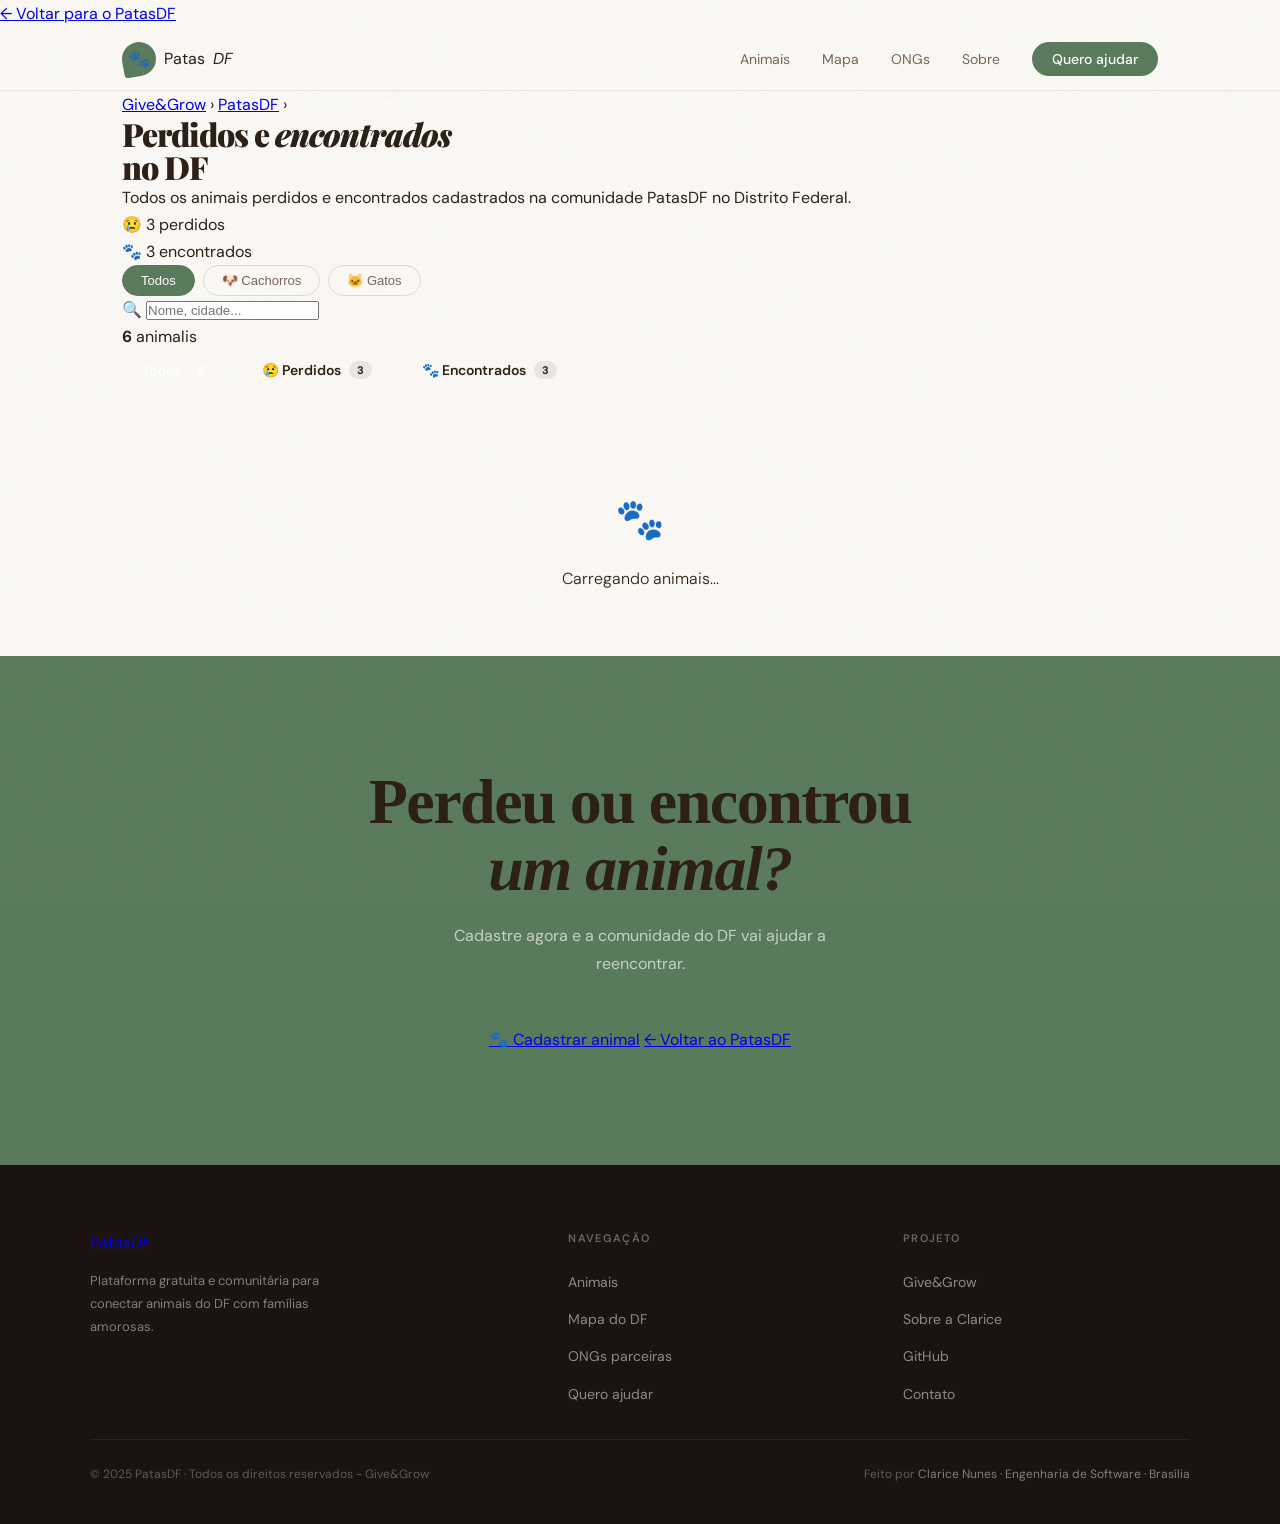
==== commit 3e966958: "Fetch" ====
--- a/animais.html
+++ b/animais.html
@@ -210,7 +210,7 @@
       renderizar();
       // Tenta buscar dados atualizados do JSON (funciona quando hospedado em servidor)
       try {
-        const resp = await fetch('https://drive.google.com/uc?export=download&id=1katMmyX2BaC0UhQ1mNrkm7atiA1lma0P');
+        const resp = await fetch('https://raw.githubusercontent.com/claricenunes/Give-and-Grow/main/animais.json?t=' + Date.now());
         if (resp.ok) {
           const d = await resp.json();
           if (d.length > 0) {
@@ -332,7 +332,12 @@
               ${a.tipo  ? `<span class="pill">${a.tipo.charAt(0).toUpperCase()+a.tipo.slice(1)}</span>` : ''}
             </div>
             <p class="animal-desc">${a.descricao||''}</p>
-            <button class="btn-contato-main" style="background:${btnBg};" onclick="alert('Entre em contato:\\n${ctt}')">${btnLbl}</button>
+            <a class="btn-contato-main ${btnCls}" 
+   href="https://wa.me/55${(a.whatsapp||'').replace(/\D/g,'')}" 
+   target="_blank" 
+   rel="noopener">
+   ${btnLbl}
+</a>
           </div>
         </div>`;
       }).join('');
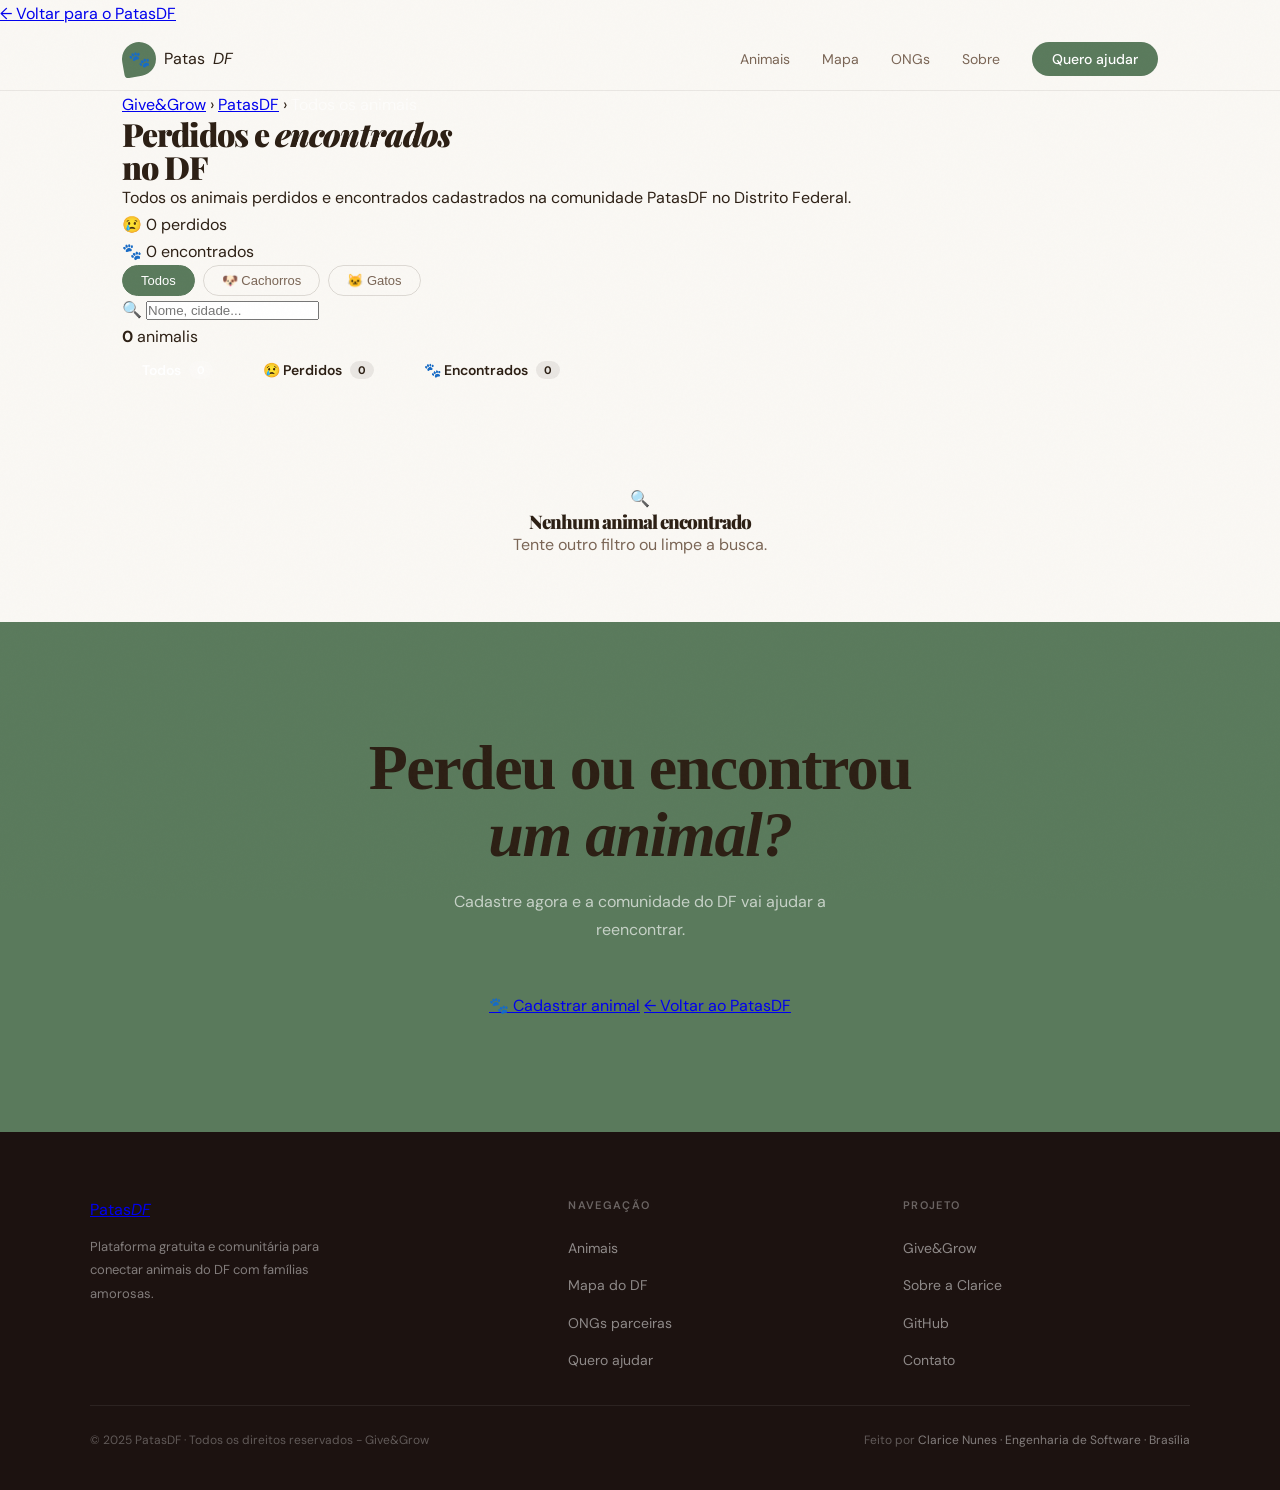
==== commit 5d2a58a5: "Criando funcao carregar" ====
--- a/animais.html
+++ b/animais.html
@@ -192,35 +192,23 @@
     const URL_PERDI    = 'https://docs.google.com/forms/d/e/1FAIpQLSdwkBiDv1es0LKBWcML1goLfLYHsVaSYuPup9HgPXHWBcM21w/viewform';
     const URL_ENCONTREI = 'https://docs.google.com/forms/d/e/1FAIpQLSeOyUEvjqoL2VwW3kJSf5gsE197C9LvIaPMh03FFTpZJVA-6A/viewform';
 
-    const ANIMAIS_EMBUTIDOS = [
-      { id:'ex1', nome:'Bolinha',  status:'perdido',    tipo:'cachorro', idade:'~2 anos',  porte:'Médio',   cidade:'Asa Sul',    descricao:'Vira-lata caramelo com mancha branca no peito. Desapareceu perto da quadra 308 Sul no dia 18/03.',  contato:'(61) 98888-1111' },
-      { id:'ex2', nome:'Mimi',     status:'encontrado', tipo:'gato',     idade:'~1 ano',   porte:'Pequeno', cidade:'Taguatinga', descricao:'Gatinha listrada, muito dócil. Encontrada na QNF 14. Está sendo cuidada — dono entrar em contato.',  contato:'(61) 97777-2222' },
-      { id:'ex3', nome:'Thor',     status:'perdido',    tipo:'cachorro', idade:'~4 anos',  porte:'Grande',  cidade:'Ceilândia',  descricao:'Pastor alemão preto e dourado. Coleira azul. Fugiu durante fogos de artifício na QNN 28.',           contato:'(61) 96666-3333' },
-      { id:'ex4', nome:'Mingau',   status:'encontrado', tipo:'gato',     idade:'~3 anos',  porte:'Médio',   cidade:'Guará',      descricao:'Gato cinza, castrado. Encontrado no Guará II. Muito tranquilo. Aguardando dono.',                    contato:'(61) 95555-4444' },
-      { id:'ex5', nome:'Pipoca',   status:'perdido',    tipo:'cachorro', idade:'~1 ano',   porte:'Pequeno', cidade:'Sobradinho', descricao:'Lhasa apso branca. Usava roupa rosa quando desapareceu. Sumiu há 3 dias no centro de Sobradinho.',   contato:'(61) 94444-5555' },
-      { id:'ex6', nome:'Nala',     status:'encontrado', tipo:'gato',     idade:'~6 meses', porte:'Pequeno', cidade:'Samambaia',  descricao:'Filhote de gato preto com patinhas brancas. Encontrada na QR 416. Precisando de lar temporário.',    contato:'(61) 93333-6666' },
-    ];
+    const ANIMAIS_EMBUTIDOS = [];
 
     let TODOS = [], statusAtual = 'todos', tipoAtual = 'todos', buscaAtual = '';
 
     async function carregar() {
-      // Carrega os dados embutidos imediatamente para garantir que algo aparece
-      TODOS = ANIMAIS_EMBUTIDOS;
-      atualizarContadores();
-      renderizar();
-      // Tenta buscar dados atualizados do JSON (funciona quando hospedado em servidor)
-      try {
-        const resp = await fetch('https://raw.githubusercontent.com/claricenunes/Give-and-Grow/main/animais.json?t=' + Date.now());
-        if (resp.ok) {
-          const d = await resp.json();
-          if (d.length > 0) {
-            TODOS = d;
-            atualizarContadores();
-            renderizar();
-          }
-        }
-      } catch(e) { /* mantém os dados embutidos */ }
-    }
+  try {
+    const resp = await fetch('https://raw.githubusercontent.com/claricenunes/Give-and-Grow/main/animais.json?t=' + Date.now());
+    if (resp.ok) {
+      const d = await resp.json();
+      TODOS = d;
+    }
+  } catch(e) {
+    console.log('Erro ao carregar animais:', e);
+  }
+  atualizarContadores();
+  renderizar();
+}
 
     function atualizarContadores() {
       const p = TODOS.filter(a => a.status === 'perdido').length;
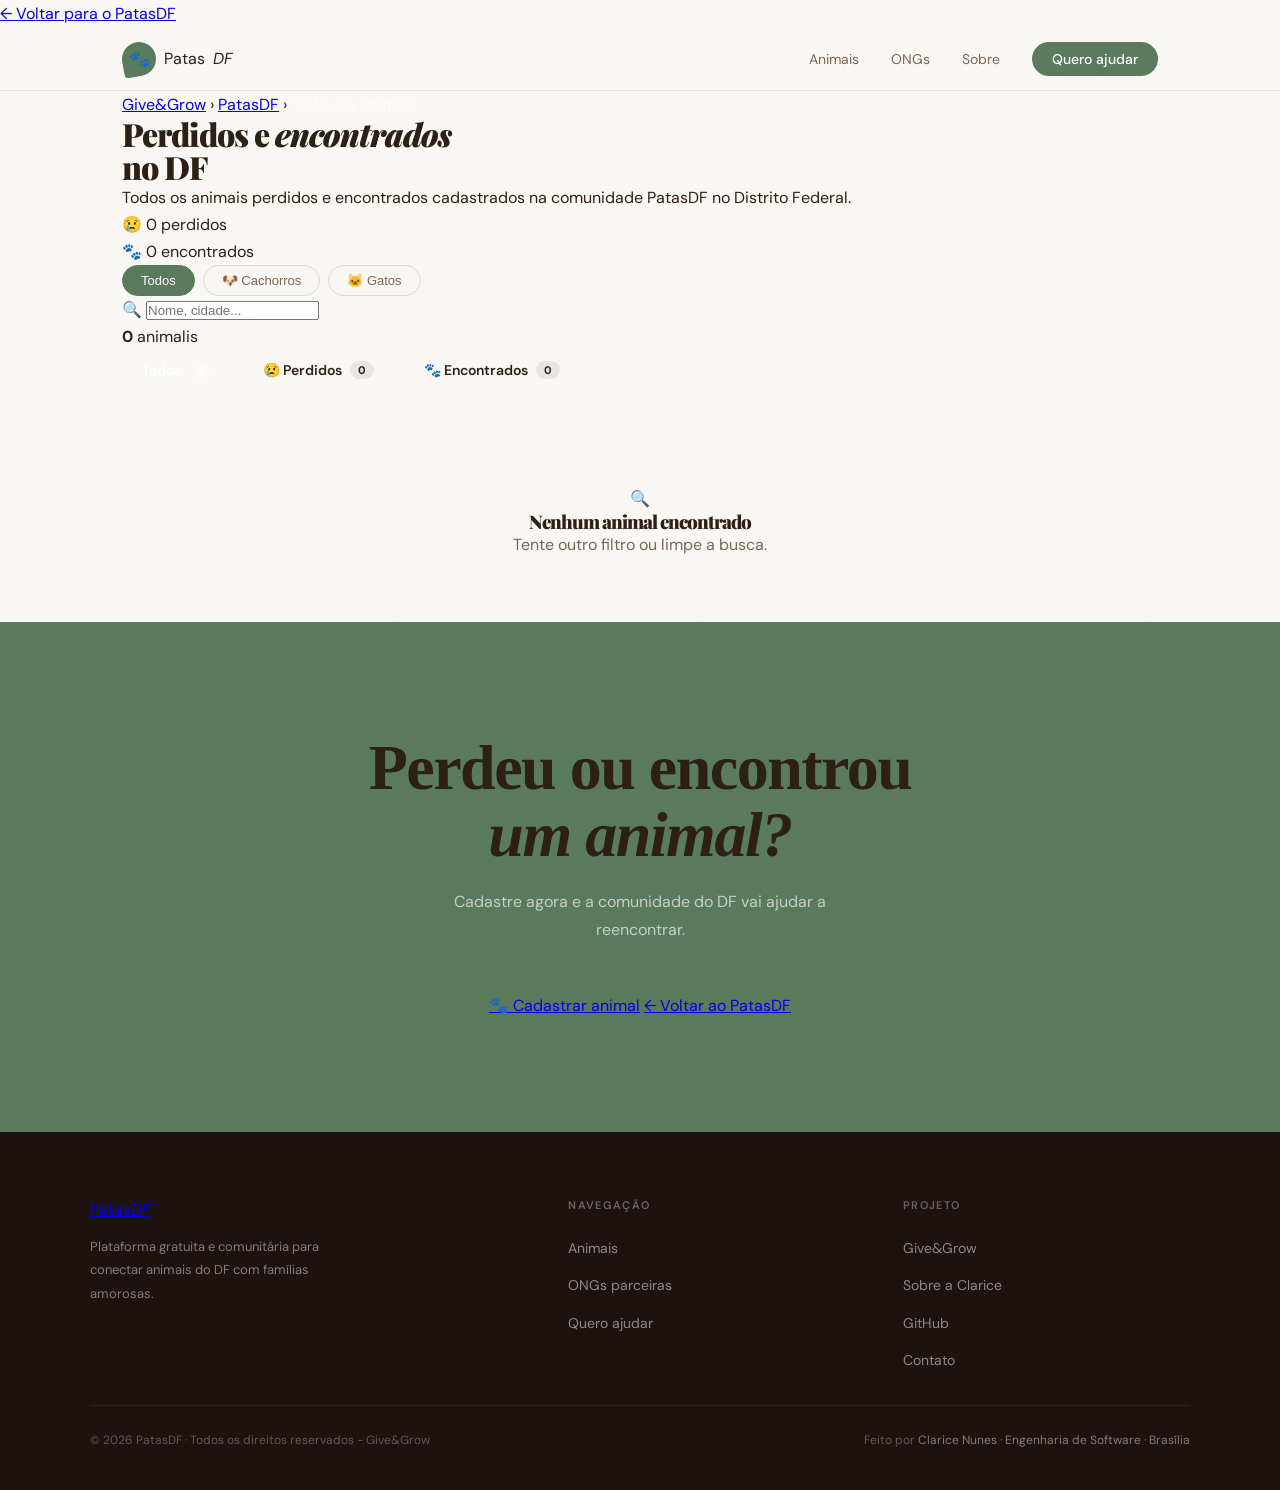
==== commit dd06d856: "Alteracao para celulares" ====
--- a/animais.html
+++ b/animais.html
@@ -44,11 +44,12 @@
 </head>
 <body>
 
+  <!-- BACK LINK -->
   <div class="back-link-wrap">
     <a href="patasdf.html" class="back-link">← Voltar para o PatasDF</a>
   </div>
 
-
+  <!-- NAVBAR -->
   <nav class="navbar" id="navbar">
     <div class="container">
       <a href="patasdf.html" class="logo">
@@ -60,7 +61,6 @@
       </div>
       <ul class="nav-links" id="navLinks">
         <li><a href="patasdf.html#animais" class="active">Animais</a></li>
-        <li><a href="patasdf.html#mapa">Mapa</a></li>
         <li><a href="patasdf.html#ongs">ONGs</a></li>
         <li><a href="sobre.html">Sobre</a></li>
         <li><a href="patasdf.html#ajudar" class="nav-cta">Quero ajudar</a></li>
@@ -68,7 +68,7 @@
     </div>
   </nav>
 
-
+  <!-- PAGE HEADER -->
   <div class="page-header">
     <div class="container">
       <div class="breadcrumb">
@@ -87,7 +87,7 @@
     </div>
   </div>
 
-
+  <!-- TOOLBAR -->
   <div class="toolbar">
     <div class="container">
       <div class="filter-pills">
@@ -105,11 +105,11 @@
     </div>
   </div>
 
-
+  <!-- ANIMALS -->
   <section class="animals-section">
     <div class="container">
 
-
+      <!-- STATUS TABS -->
       <div class="status-tabs">
         <button class="status-tab st-todos" onclick="filtrarStatus('todos', this)">
           Todos <span class="tab-count" id="tabTodos">—</span>
@@ -122,10 +122,10 @@
         </button>
       </div>
 
-
+      <!-- BANNER CONTEXTUAL -->
       <div id="ctxBanner"></div>
 
-
+      <!-- GRID -->
       <div class="animals-grid" id="animalsGrid">
         <div style="grid-column:1/-1;text-align:center;padding:4rem;color:var(--ink-soft);">
           <div style="font-size:2.5rem;margin-bottom:.75rem;">🐾</div>
@@ -133,6 +133,7 @@
         </div>
       </div>
 
+      <!-- EMPTY STATE -->
       <div class="empty-state" id="emptyState" style="display:none;">
         <span class="empty-icon">🔍</span>
         <h3>Nenhum animal encontrado</h3>
@@ -142,7 +143,7 @@
     </div>
   </section>
 
-
+  <!-- CTA -->
   <section class="cta-section">
     <div class="cta-orb cta-orb-1"></div>
     <div class="cta-orb cta-orb-2"></div>
@@ -156,7 +157,7 @@
     </div>
   </section>
 
-
+  <!-- FOOTER -->
   <footer>
     <div class="footer-inner">
       <div class="footer-brand">
@@ -167,7 +168,6 @@
         <h4>Navegação</h4>
         <ul>
           <li><a href="patasdf.html#animais">Animais</a></li>
-          <li><a href="patasdf.html#mapa">Mapa do DF</a></li>
           <li><a href="patasdf.html#ongs">ONGs parceiras</a></li>
           <li><a href="patasdf.html#ajudar">Quero ajudar</a></li>
         </ul>
@@ -178,12 +178,12 @@
           <li><a href="index.html">Give&Grow</a></li>
           <li><a href="sobre.html">Sobre a Clarice</a></li>
           <li><a href="https://github.com/claricenunes" target="_blank" rel="noopener">GitHub</a></li>
-          <li><a href="/cdn-cgi/l/email-protection#543121373835263d37313a213a3127143339353d387a373b39">Contato</a></li>
+          <li><a href="mailto:euclaricenunes@gmail.com">Contato</a></li>
         </ul>
       </div>
     </div>
     <div class="footer-bottom">
-      <span>© 2025 PatasDF · Todos os direitos reservados - Give&Grow</span>
+      <span>© 2026 PatasDF · Todos os direitos reservados - Give&Grow</span>
       <span>Feito por <a href="sobre.html">Clarice Nunes · Engenharia de Software · Brasília</a></span>
     </div>
   </footer>
@@ -197,18 +197,18 @@
     let TODOS = [], statusAtual = 'todos', tipoAtual = 'todos', buscaAtual = '';
 
     async function carregar() {
-  try {
-    const resp = await fetch('https://raw.githubusercontent.com/claricenunes/Give-and-Grow/main/animais.json?t=' + Date.now());
-    if (resp.ok) {
-      const d = await resp.json();
-      TODOS = d;
-    }
-  } catch(e) {
-    console.log('Erro ao carregar animais:', e);
-  }
-  atualizarContadores();
-  renderizar();
-}
+      try {
+        const resp = await fetch('https://raw.githubusercontent.com/claricenunes/Give-and-Grow/main/animais.json?t=' + Date.now());
+        if (resp.ok) {
+          const d = await resp.json();
+          TODOS = d;
+        }
+      } catch(e) {
+        console.log('Erro ao carregar animais:', e);
+      }
+      atualizarContadores();
+      renderizar();
+    }
 
     function atualizarContadores() {
       const p = TODOS.filter(a => a.status === 'perdido').length;
@@ -298,34 +298,46 @@
 
       grid.innerHTML = lista.map((a, i) => {
         const st = a.status || 'encontrado';
-        const badgeCls = st === 'perdido' ? 'badge-perdido' : st === 'encontrado' ? 'badge-encontrado' : 'badge-encontrado';
+        const badgeCls = st === 'perdido' ? 'badge-perdido' : 'badge-encontrado';
         const badgeLbl = st === 'perdido' ? 'Perdido' : 'Encontrado';
-        const btnBg    = st === 'perdido' ? 'var(--ink)' : 'var(--gold)';
+        const btnCls   = st === 'perdido' ? '' : 'btn-contato-encontrado';
         const btnLbl   = st === 'perdido'
           ? '📞 Vi este animal — avisar o dono'
           : '🏠 Este é meu animal';
-        const ctt = (a.contato || 'Não informado').replace(/\\/g, '\\\\').replace(/'/g, "\\'");
         return `<div class="animal-card" style="animation:fadeUp .4s ${i*50}ms ease both;">
           <div class="animal-img" style="background:${bg[a.tipo]||'#f5f0e8'};">
-            <div class="animal-img-bg">${em[a.tipo]||'🐾'}</div>
-            <div class="animal-emoji" style="font-size:5.5rem;position:relative;z-index:1;">${em[a.tipo]||'🐾'}</div>
+            ${a.foto
+              ? `<img src="${a.foto}" alt="${a.nome||'Animal'}" style="width:100%;height:100%;object-fit:cover;display:block;border-radius:inherit;">`
+              : `<div class="animal-emoji" style="font-size:5.5rem;position:relative;z-index:1;">${em[a.tipo]||'🐾'}</div>`
+            }
             <div class="animal-badge ${badgeCls}">${badgeLbl}</div>
             <div class="animal-status-badge">📍 ${a.cidade||''}</div>
           </div>
           <div class="animal-body">
-            <div class="animal-name">${a.nome||'Sem nome'}</div>
+            <div class="animal-name">${a.nome || (st === 'encontrado' ? 'Animal encontrado' : 'Sem nome')}</div>
             <div class="animal-meta">
-              ${a.idade ? `<span class="pill">${a.idade}</span>` : ''}
               ${a.porte ? `<span class="pill">${a.porte}</span>` : ''}
               ${a.tipo  ? `<span class="pill">${a.tipo.charAt(0).toUpperCase()+a.tipo.slice(1)}</span>` : ''}
+              ${a.cor   ? `<span class="pill">${a.cor}</span>` : ''}
+              ${a.raca  ? `<span class="pill">${a.raca}</span>` : ''}
             </div>
-            <p class="animal-desc">${a.descricao||''}</p>
-            <a class="btn-contato-main ${btnCls}" 
-   href="https://wa.me/55${(a.whatsapp||'').replace(/\D/g,'')}" 
-   target="_blank" 
-   rel="noopener">
-   ${btnLbl}
-</a>
+            <div style="display:flex;flex-direction:column;gap:6px;margin:10px 0;font-size:13px;color:var(--ink-soft);">
+              ${a.idade           ? `<div><strong>Idade:</strong> ${a.idade}</div>` : ''}
+              ${a.castrado        ? `<div><strong>Castrado(a):</strong> ${a.castrado}</div>` : ''}
+              ${a.coleira         ? `<div><strong>Coleira:</strong> ${a.coleira}</div>` : ''}
+              ${a.caracteristicas ? `<div><strong>Características:</strong> ${a.caracteristicas}</div>` : ''}
+              ${a.condicao        ? `<div><strong>Condição:</strong> ${a.condicao}</div>` : ''}
+              ${a.comVoce         ? `<div><strong>Está com você?</strong> ${a.comVoce}</div>` : ''}
+              ${a.dataDesaparecimento ? `<div><strong>Desapareceu em:</strong> ${new Date(a.dataDesaparecimento).toLocaleDateString('pt-BR')}</div>` : ''}
+              ${a.dataEncontrado  ? `<div><strong>Encontrado em:</strong> ${a.dataEncontrado}</div>` : ''}
+              ${a.referencia      ? `<div><strong>Referência:</strong> ${a.referencia}</div>` : ''}
+              ${a.circunstancias  ? `<div><strong>Circunstâncias:</strong> ${a.circunstancias}</div>` : ''}
+            </div>
+            <a class="btn-contato-main ${btnCls}"
+              href="https://wa.me/55${(a.whatsapp||'').replace(/\D/g,'')}"
+              target="_blank" rel="noopener">
+              ${btnLbl}
+            </a>
           </div>
         </div>`;
       }).join('');
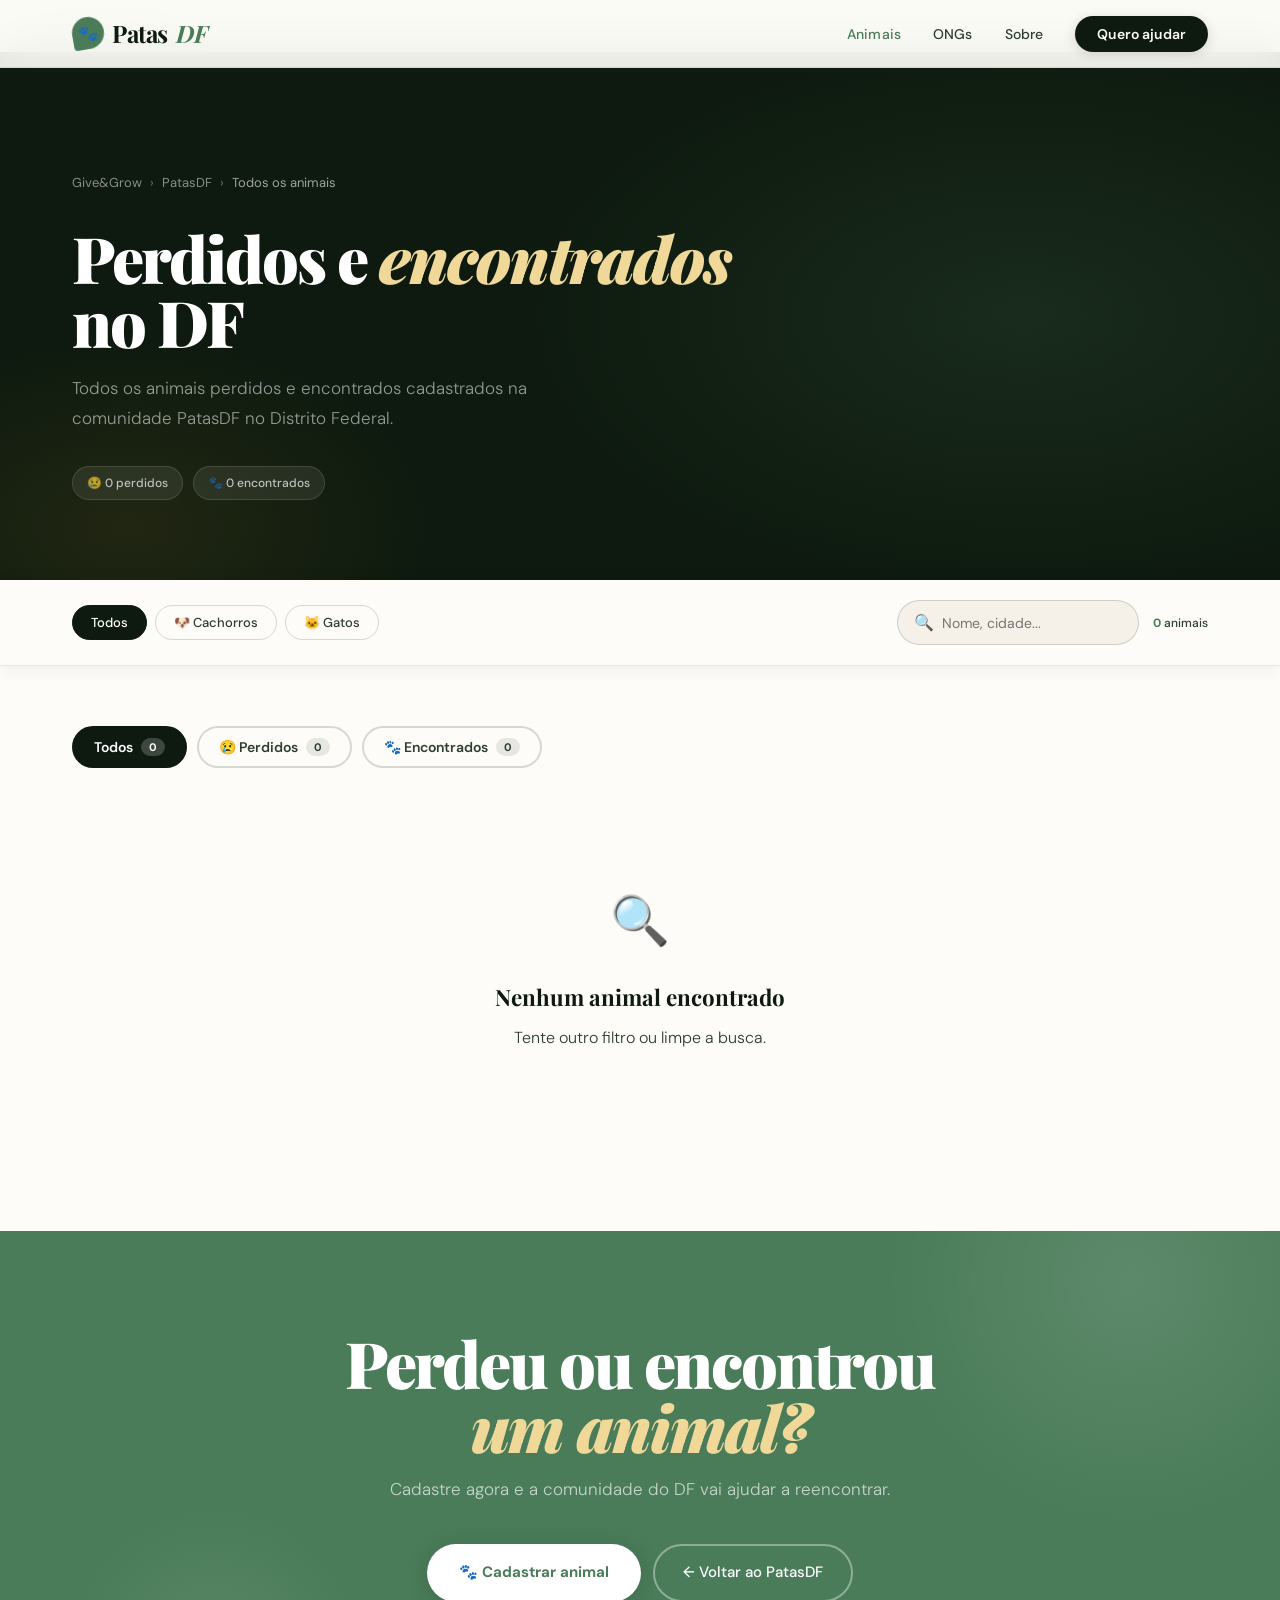
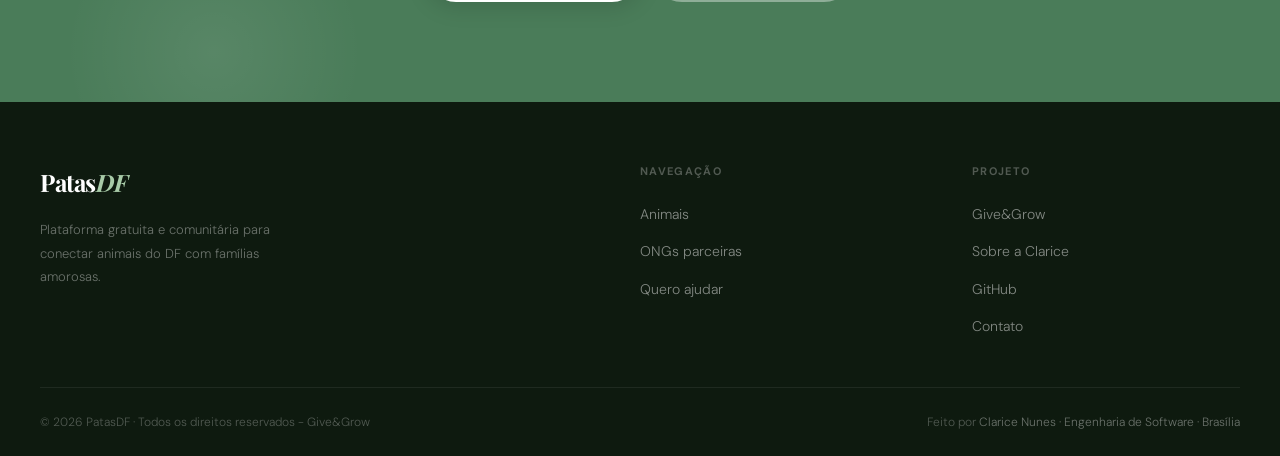
==== commit 8c456a19: "Alterando site - final" ====
--- a/animais.html
+++ b/animais.html
@@ -284,7 +284,7 @@
       const grid  = document.getElementById('animalsGrid');
       const empty = document.getElementById('emptyState');
       const lista = getLista();
-      document.getElementById('countBadge').innerHTML = `<strong>${lista.length}</strong> animal${lista.length!==1?'is':''}`;
+      document.getElementById('countBadge').innerHTML = `<strong>${lista.length}</strong> ${lista.length!==1?'animais':'animal'}`;
 
       if (lista.length === 0) {
         grid.innerHTML = '';
--- a/styles.css
+++ b/styles.css
@@ -1,530 +1,748 @@
 /* ============================================================
-   Give&Grow + PatasDF — Folha de estilos unificada
-   Cobre: patasdf.html · sobre.html
-   Fonte corpo: Cabinet Grotesk 400/500 (não 700/800)
-   Fonte títulos: Fraunces 300/600/700
+   Give&Grow + PatasDF — Unified Stylesheet
+   Fonts: Playfair Display (display) + DM Sans (body)
    ============================================================ */
 
-/* ─── RESET & BASE ─── */
 *, *::before, *::after { box-sizing: border-box; margin: 0; padding: 0; }
 
-/* ─── TOKENS ─── */
 :root {
-  --sage:        #5A7A5C;
-  --sage-mid:    #7A9E7C;
-  --sage-light:  #EEF4EE;
-  --sage-pale:   #EEF4EE;
-  --gold:        #C9974A;
-  --gold-light:  #FBF3E6;
-  --gold-warm:   #FBF3E6;
-  --rust:        #B85C38;
-  --rust-light:  #FAF0EB;
-  --teal:        #3A7A7A;
-  --teal-light:  #EAF4F4;
-  --bark:        #2C1F14;
-  --bark-mid:    #5A4535;
-  --bark-soft:   #7A6555;
-  --cream:       #FAF8F4;
-  --warm-white:  #F5F0E8;
-  --border:      rgba(44,31,20,0.08);
-  --border-md:   rgba(44,31,20,0.14);
-  --shadow-sm:   0 2px 12px rgba(44,31,20,0.06);
-  --shadow-md:   0 8px 32px rgba(44,31,20,0.10);
-  --shadow-lg:   0 20px 60px rgba(44,31,20,0.13);
-  --r-sm:  8px;
-  --r-md:  14px;
-  --r-lg:  20px;
-  --r-xl:  28px;
-
-  /* aliases */
-  --teal-dark:   #2d5238;
-  --teal-deep:   var(--bark);
-  --amber:       var(--gold);
-  --amber-light: var(--gold-warm);
-  --bg:          var(--cream);
-  --bg-card:     #ffffff;
-  --bg-warm:     var(--warm-white);
-  --text:        var(--bark);
-  --text-muted:  var(--bark-soft);
-  --text-light:  var(--bark-mid);
-  --radius-sm:   var(--r-sm);
-  --radius-md:   var(--r-md);
-  --radius-lg:   var(--r-lg);
-  --radius-xl:   var(--r-xl);
-}
-
-html { scroll-behavior: smooth; -webkit-font-smoothing: antialiased; -moz-osx-font-smoothing: grayscale; }
+  --ink:         #0e1a0f;
+  --ink-soft:    #2d3d2e;
+  --sage:        #4a7c59;
+  --sage-mid:    #6a9e7a;
+  --sage-light:  #a8cba8;
+  --sage-pale:   #e8f2e8;
+  --cream:       #f5f0e8;
+  --cream-warm:  #ede7d9;
+  --gold:        #c4922a;
+  --gold-light:  #f0d898;
+  --gold-pale:   #faf3e0;
+  --rust:        #b85c38;
+  --rust-pale:   #faede8;
+  --white:       #fdfcf8;
+  --border:      rgba(14,26,15,0.09);
+  --border-dark: rgba(14,26,15,0.16);
+  --shadow:      0 2px 16px rgba(14,26,15,0.07);
+  --shadow-lg:   0 12px 60px rgba(14,26,15,0.13);
+  --r-sm: 8px;
+  --r-md: 14px;
+  --r-lg: 22px;
+  --r-xl: 32px;
+}
+
+html { scroll-behavior: smooth; -webkit-font-smoothing: antialiased; }
 
 body {
-  font-family: 'Cabinet Grotesk', 'DM Sans', sans-serif;
+  font-family: 'DM Sans', sans-serif;
+  background: var(--white);
+  color: var(--ink);
+  overflow-x: hidden;
   font-weight: 400;
   font-size: 16px;
   line-height: 1.7;
-  background: var(--cream);
-  color: var(--bark);
-  overflow-x: hidden;
-}
-
-::selection { background: rgba(90,122,92,0.2); color: var(--bark); }
-
-/* Grain texture */
-body::before {
-  content: '';
-  position: fixed; inset: 0;
-  background-image: url("data:image/svg+xml,%3Csvg viewBox='0 0 512 512' xmlns='http://www.w3.org/2000/svg'%3E%3Cfilter id='n'%3E%3CfeTurbulence type='fractalNoise' baseFrequency='0.75' numOctaves='4' stitchTiles='stitch'/%3E%3C/filter%3E%3Crect width='100%25' height='100%25' filter='url(%23n)' opacity='1'/%3E%3C/svg%3E");
-  opacity: 0.02;
+}
+
+::selection { background: rgba(74,124,89,0.18); color: var(--ink); }
+
+/* ── TYPOGRAPHY ── */
+.display, h1, h2 {
+  font-family: 'Playfair Display', serif;
+  font-weight: 900;
+  line-height: 1.04;
+  letter-spacing: -1.5px;
+  color: var(--ink);
+}
+h3 { font-family: 'Playfair Display', serif; font-weight: 700; color: var(--ink); }
+.label {
+  display: inline-block;
+  font-family: 'DM Sans', sans-serif;
+  font-size: 11px; font-weight: 600; letter-spacing: 0.14em; text-transform: uppercase;
+  color: var(--sage); background: var(--sage-pale);
+  padding: 4px 12px; border-radius: 100px; margin-bottom: 1.25rem;
+}
+.lead {
+  font-size: 17px; font-weight: 300; line-height: 1.8; color: var(--ink-soft);
+}
+.body-text { font-size: 15px; font-weight: 300; line-height: 1.85; color: var(--ink-soft); }
+.body-text + .body-text { margin-top: 1rem; }
+
+/* ── CONTAINER ── */
+.container { max-width: 1200px; margin: 0 auto; padding: 0 2rem; }
+.section { padding: 100px 2rem; }
+
+/* ── BUTTONS ── */
+.btn-primary {
+  background: var(--ink); color: var(--white);
+  padding: 14px 28px; border-radius: 100px; font-size: 15px; font-weight: 600;
+  text-decoration: none; border: none; cursor: pointer; font-family: 'DM Sans', sans-serif;
+  transition: background 0.2s, transform 0.15s, box-shadow 0.2s;
+  box-shadow: 0 4px 20px rgba(14,26,15,0.18);
+  display: inline-flex; align-items: center; gap: 8px;
+}
+.btn-primary:hover { background: var(--sage); transform: translateY(-2px); box-shadow: 0 8px 30px rgba(74,124,89,0.28); }
+
+.btn-secondary {
+  background: var(--white); color: var(--ink);
+  padding: 14px 28px; border-radius: 100px; font-size: 15px; font-weight: 500;
+  text-decoration: none; border: 1.5px solid var(--border-dark);
+  transition: all 0.2s; display: inline-flex; align-items: center; gap: 8px;
+}
+.btn-secondary:hover { border-color: var(--sage); color: var(--sage); transform: translateY(-1px); }
+
+.btn-sage {
+  background: var(--sage); color: white;
+  padding: 14px 28px; border-radius: 100px; font-size: 15px; font-weight: 600;
+  text-decoration: none; border: none; cursor: pointer; font-family: 'DM Sans', sans-serif;
+  transition: all 0.2s; display: inline-flex; align-items: center; gap: 8px;
+  box-shadow: 0 4px 20px rgba(74,124,89,0.22);
+}
+.btn-sage:hover { background: #3a6647; transform: translateY(-2px); box-shadow: 0 8px 30px rgba(74,124,89,0.32); }
+
+.btn-gold {
+  background: var(--gold); color: white;
+  padding: 14px 28px; border-radius: 100px; font-size: 15px; font-weight: 600;
+  text-decoration: none; border: none; cursor: pointer; font-family: 'DM Sans', sans-serif;
+  transition: all 0.2s; display: inline-flex; align-items: center; gap: 8px;
+  box-shadow: 0 4px 20px rgba(196,146,42,0.24);
+}
+.btn-gold:hover { background: #a87824; transform: translateY(-2px); box-shadow: 0 8px 30px rgba(196,146,42,0.34); }
+
+.btn-white {
+  background: white; color: var(--sage);
+  padding: 14px 32px; border-radius: 100px; font-size: 15px; font-weight: 700;
+  text-decoration: none; transition: all 0.2s; display: inline-flex; align-items: center; gap: 8px;
+  box-shadow: 0 4px 24px rgba(0,0,0,0.14);
+}
+.btn-white:hover { transform: translateY(-2px); box-shadow: 0 8px 32px rgba(0,0,0,0.18); }
+
+.btn-white-outline {
+  background: transparent; color: white;
+  padding: 14px 28px; border-radius: 100px; font-size: 15px; font-weight: 500;
+  text-decoration: none; border: 2px solid rgba(255,255,255,0.38);
+  transition: all 0.2s; display: inline-flex; align-items: center; gap: 8px;
+}
+.btn-white-outline:hover { border-color: white; background: rgba(255,255,255,0.1); }
+
+/* ── NAVBAR ── */
+.navbar {
+  position: fixed; top: 0; left: 0; right: 0; z-index: 200;
+  height: 68px; display: flex; align-items: center;
+  background: rgba(253,252,248,0.9); backdrop-filter: blur(18px);
+  border-bottom: 1px solid var(--border);
+  transition: height 0.3s, box-shadow 0.3s;
+}
+.navbar.scrolled { height: 58px; box-shadow: 0 2px 24px rgba(14,26,15,0.08); }
+.navbar .container { display: flex; align-items: center; justify-content: space-between; width: 100%; }
+
+.logo {
+  font-family: 'Playfair Display', serif;
+  font-size: 1.5rem; font-weight: 700; letter-spacing: -0.5px;
+  color: var(--ink); text-decoration: none;
+  display: flex; align-items: center; gap: 8px;
+}
+.logo em { color: var(--sage); font-style: italic; }
+.logo-paw {
+  width: 32px; height: 32px; background: var(--sage); border-radius: 50% 50% 50% 12%;
+  display: flex; align-items: center; justify-content: center;
+  font-size: 16px; transform: rotate(-10deg);
+}
+
+.nav-links { display: flex; align-items: center; gap: 2rem; list-style: none; }
+.nav-links a {
+  color: var(--ink-soft); text-decoration: none;
+  font-size: 14px; font-weight: 500; letter-spacing: 0.01em;
+  transition: color 0.2s;
+}
+.nav-links a:hover { color: var(--sage); }
+.nav-links a.active { color: var(--sage); }
+.nav-cta {
+  background: var(--ink) !important; color: var(--white) !important;
+  padding: 9px 22px !important; border-radius: 100px !important;
+  font-weight: 600 !important;
+  transition: background 0.2s, transform 0.15s !important;
+  box-shadow: 0 2px 12px rgba(14,26,15,0.16);
+}
+.nav-cta:hover { background: var(--sage) !important; transform: translateY(-1px) !important; }
+
+.hamburger { display: none; flex-direction: column; gap: 5px; cursor: pointer; }
+.hamburger span { width: 22px; height: 2px; background: var(--ink); border-radius: 2px; transition: all 0.3s; }
+
+/* ── REVEAL ── */
+.reveal { opacity: 0; transform: translateY(26px); transition: opacity 0.6s ease, transform 0.6s ease; }
+.reveal.visible { opacity: 1; transform: translateY(0); }
+
+/* ── ANIMATIONS ── */
+@keyframes fadeUp { from { opacity: 0; transform: translateY(24px); } to { opacity: 1; transform: translateY(0); } }
+@keyframes orbFloat { 0%,100%{transform:translate(0,0) scale(1)} 50%{transform:translate(20px,-28px) scale(1.05)} }
+@keyframes ticker { from { transform: translateX(0); } to { transform: translateX(-50%); } }
+@keyframes dotPulse { 0%,100%{opacity:1;transform:scale(1)} 50%{opacity:0.5;transform:scale(1.4)} }
+@keyframes cardFloat { 0%,100%{transform:translateY(0)} 50%{transform:translateY(-10px)} }
+@keyframes scrollDrop { 0%{top:-100%} 100%{top:100%} }
+@keyframes badgePulse { 0%,100%{box-shadow:0 0 0 0 rgba(74,124,89,0.14)} 50%{box-shadow:0 0 0 8px rgba(74,124,89,0)} }
+
+/* ── TICKER ── */
+.ticker { background: var(--sage); padding: 12px 0; overflow: hidden; }
+.ticker-inner { display: flex; animation: ticker 28s linear infinite; width: max-content; }
+.ticker-item { display: flex; align-items: center; gap: 10px; padding: 0 2rem; white-space: nowrap; font-size: 13px; font-weight: 500; color: rgba(255,255,255,0.88); }
+.ticker-sep { color: rgba(255,255,255,0.35); font-size: 1.1rem; margin: 0 0.5rem; }
+
+/* ── STATS STRIP ── */
+.stats-strip {
+  background: var(--ink); padding: 0;
+  display: grid; grid-template-columns: repeat(4, 1fr);
+}
+.stat-item {
+  padding: 2rem; text-align: center;
+  border-right: 1px solid rgba(255,255,255,0.08);
+}
+.stat-item:last-child { border-right: none; }
+.stat-num {
+  font-family: 'Playfair Display', serif;
+  font-size: 2.6rem; font-weight: 700; color: white; line-height: 1;
+  letter-spacing: -1px;
+}
+.stat-label { font-size: 11px; font-weight: 300; color: rgba(255,255,255,0.45); margin-top: 6px; letter-spacing: 0.06em; text-transform: uppercase; }
+
+/* ── PAGE HEADER (subpages) ── */
+.page-header {
+  background: var(--ink); padding: 120px 2rem 80px; position: relative; overflow: hidden;
+}
+.page-header::before {
+  content: ''; position: absolute; inset: 0;
+  background: radial-gradient(ellipse 60% 80% at 80% 50%, rgba(74,124,89,0.18) 0%, transparent 65%),
+              radial-gradient(ellipse 40% 60% at 10% 90%, rgba(196,146,42,0.1) 0%, transparent 60%);
   pointer-events: none;
-  z-index: 9999;
-}
-
-.container { max-width: 1100px; margin: 0 auto; padding: 0 2rem; }
-
-/* ─── TIPOGRAFIA ─── */
-.label, .section-eyebrow, .hero-eyebrow {
-  font-size: 11px;
-  font-weight: 600;
-  letter-spacing: 0.14em;
-  text-transform: uppercase;
-  color: var(--sage);
-  display: block;
-  margin-bottom: 1rem;
-}
-
-.display, h1, h2, h3 {
-  font-family: 'Fraunces', 'Playfair Display', serif;
-  font-weight: 900;
-  line-height: 1.02;
-  letter-spacing: -1px;
-  color: var(--bark);
-}
-
-.section-heading {
-  font-family: 'Fraunces', 'Playfair Display', serif;
-  font-size: clamp(1.8rem, 3.5vw, 2.6rem);
-  font-weight: 700;
-  line-height: 1.12;
-  margin-bottom: 1.5rem;
-  color: var(--bark);
-}
-
-.lead, .body-text, .tagline {
-  font-size: 1rem;
-  font-weight: 400;
-  color: var(--bark-soft);
-  line-height: 1.8;
-}
-
-.body-text + .body-text { margin-top: 1rem; }
-
-/* ─── BOTÕES GLOBAIS ─── */
-.btn {
-  display: inline-flex; align-items: center; gap: 8px;
-  border: none; border-radius: 60px;
-  font-family: 'Cabinet Grotesk', 'DM Sans', sans-serif;
-  font-weight: 500;
-  cursor: pointer;
-  transition: all 0.25s;
-  text-decoration: none;
-  white-space: nowrap;
-}
-.btn-sage { background: var(--sage); color: #fff; padding: 13px 28px; font-size: 14px; box-shadow: 0 4px 14px rgba(90,122,92,0.25); }
-.btn-sage:hover { background: #3d6640; transform: translateY(-2px); box-shadow: 0 8px 24px rgba(90,122,92,0.35); }
-.btn-gold { background: var(--gold); color: var(--bark); padding: 13px 28px; font-size: 14px; box-shadow: 0 4px 14px rgba(201,151,74,0.25); }
-.btn-gold:hover { background: #a87c34; transform: translateY(-2px); box-shadow: 0 8px 24px rgba(201,151,74,0.35); }
-.btn-outline { background: transparent; color: var(--bark); padding: 12px 28px; font-size: 14px; border: 1.5px solid rgba(44,31,20,0.22); }
-.btn-outline:hover { border-color: var(--sage); color: var(--sage); background: var(--sage-light); transform: translateY(-1px); }
-
-/* ─── NAVBAR ─── */
-.navbar {
-  position: sticky; top: 0; z-index: 200;
-  height: 64px; display: flex; align-items: center;
-  background: rgba(250,248,244,0.92);
-  backdrop-filter: blur(18px);
-  border-bottom: 1px solid var(--border);
-}
-.navbar .container { width: 100%; display: flex; align-items: center; justify-content: space-between; }
-
-.logo { display: flex; align-items: center; gap: 8px; text-decoration: none; color: inherit; }
-.logo h3 { font-family: 'Fraunces', serif; font-size: 1.4rem; font-weight: 600; letter-spacing: -0.01em; color: var(--bark); }
-.logo-paw {
-  width: 34px; height: 34px; background: var(--sage); border-radius: 50% 50% 50% 12%;
+}
+.page-header .container { position: relative; z-index: 1; }
+.breadcrumb { display: flex; align-items: center; gap: 8px; font-size: 13px; color: rgba(255,255,255,0.4); margin-bottom: 2rem; }
+.breadcrumb a { color: rgba(255,255,255,0.5); text-decoration: none; transition: color 0.2s; }
+.breadcrumb a:hover { color: rgba(255,255,255,0.8); }
+.page-header h1 {
+  font-family: 'Playfair Display', serif;
+  font-size: clamp(2.8rem, 5vw, 4.5rem);
+  font-weight: 900; line-height: 1.0; letter-spacing: -2px;
+  color: white; margin-bottom: 1.25rem;
+}
+.page-header h1 em { color: var(--gold-light); font-style: italic; }
+.page-header p { font-size: 17px; font-weight: 300; color: rgba(255,255,255,0.55); max-width: 500px; line-height: 1.75; }
+.page-header-meta { display: flex; gap: 10px; flex-wrap: wrap; margin-top: 2rem; }
+.meta-chip { background: rgba(255,255,255,0.08); border: 1px solid rgba(255,255,255,0.12); color: rgba(255,255,255,0.7); font-size: 12px; font-weight: 500; padding: 6px 14px; border-radius: 100px; }
+
+/* ── BACK LINK ── */
+.back-link-wrap {
+  background: var(--sage-pale); border-bottom: 1px solid rgba(74,124,89,0.15);
+  padding: 0.75rem 2rem;
+}
+.back-link {
+  display: inline-flex; align-items: center; gap: 6px;
+  font-size: 13px; font-weight: 500; color: var(--sage); text-decoration: none;
+  transition: gap 0.2s;
+}
+.back-link:hover { gap: 10px; }
+
+/* ── TOOLBAR (animals page) ── */
+.toolbar {
+  background: var(--white); border-bottom: 1px solid var(--border);
+  padding: 1.25rem 2rem; position: sticky; top: 68px; z-index: 100;
+  box-shadow: var(--shadow);
+}
+.toolbar .container { display: flex; align-items: center; justify-content: space-between; gap: 1rem; flex-wrap: wrap; }
+.filter-pills { display: flex; gap: 8px; flex-wrap: wrap; }
+.filter-pill {
+  padding: 8px 18px; border-radius: 100px;
+  font-size: 13px; font-weight: 500; font-family: 'DM Sans', sans-serif;
+  border: 1.5px solid var(--border-dark);
+  background: transparent; color: var(--ink-soft);
+  cursor: pointer; transition: all 0.2s;
+}
+.filter-pill.active, .filter-pill:hover { background: var(--ink); color: white; border-color: var(--ink); }
+.toolbar-right { display: flex; align-items: center; gap: 14px; }
+.search-box {
+  display: flex; align-items: center; gap: 8px;
+  background: var(--cream); border: 1.5px solid var(--border-dark);
+  border-radius: 100px; padding: 8px 16px;
+  transition: border-color 0.2s;
+}
+.search-box:focus-within { border-color: var(--sage); }
+.search-box input {
+  border: none; background: transparent; outline: none;
+  font-family: 'DM Sans', sans-serif; font-size: 14px; font-weight: 400;
+  color: var(--ink); width: 180px;
+}
+.count-badge { font-size: 12px; font-weight: 500; color: var(--ink-soft); white-space: nowrap; }
+.count-badge strong { color: var(--sage); }
+
+/* ── ANIMALS GRID ── */
+.animals-section { padding: 60px 2rem 100px; background: var(--white); }
+.animals-grid { display: grid; grid-template-columns: repeat(auto-fill, minmax(300px, 1fr)); gap: 20px; }
+
+/* ── ANIMAL CARD ── */
+.animal-card {
+  background: var(--white); border: 1.5px solid var(--border);
+  border-radius: var(--r-xl); overflow: hidden;
+  transition: transform 0.3s cubic-bezier(0.34,1.56,0.64,1), box-shadow 0.3s, border-color 0.3s;
+  display: flex; flex-direction: column;
+}
+.animal-card:hover { transform: translateY(-6px); box-shadow: var(--shadow-lg); border-color: var(--sage-light); }
+.animal-img {
+  width: 100%; height: 200px;
+  display: flex; align-items: center; justify-content: center; position: relative; overflow: hidden;
+}
+.animal-img-bg { position: absolute; inset: 0; opacity: 0.06; font-size: 9rem; display: flex; align-items: center; justify-content: center; filter: blur(10px); }
+.animal-emoji { position: relative; z-index: 1; }
+.animal-badge {
+  position: absolute; top: 12px; right: 12px;
+  font-size: 11px; font-weight: 600; padding: 4px 12px; border-radius: 100px;
+  letter-spacing: 0.05em; text-transform: uppercase;
+}
+.animal-status-badge {
+  position: absolute; top: 12px; left: 12px;
+  font-size: 11px; font-weight: 600; padding: 4px 12px; border-radius: 100px;
+  background: rgba(253,252,248,0.92); color: var(--ink); border: 1px solid var(--border);
+  backdrop-filter: blur(8px);
+}
+.badge-perdido   { background: var(--rust-pale); color: var(--rust); }
+.badge-encontrado { background: var(--gold-pale); color: var(--gold); }
+.badge-disponivel { background: var(--sage-pale); color: var(--sage); }
+.animal-body { padding: 1.5rem; flex: 1; display: flex; flex-direction: column; }
+.animal-name {
+  font-family: 'Playfair Display', serif;
+  font-size: 1.5rem; font-weight: 700; color: var(--ink);
+  letter-spacing: -0.5px; margin-bottom: 8px;
+}
+.animal-meta { display: flex; gap: 6px; flex-wrap: wrap; margin-bottom: 12px; }
+.pill {
+  background: var(--cream); border: 1px solid var(--border);
+  border-radius: 100px; padding: 3px 12px;
+  font-size: 12px; font-weight: 400; color: var(--ink-soft);
+}
+.animal-desc { font-size: 13px; font-weight: 300; color: var(--ink-soft); line-height: 1.75; margin-bottom: 1.25rem; flex: 1; }
+.card-action-area { margin-top: auto; }
+
+.btn-adotar-main, .btn-contato-main {
+  width: 100%; padding: 12px 20px; border-radius: 100px;
+  font-family: 'DM Sans', sans-serif; font-size: 14px; font-weight: 600;
+  border: none; cursor: pointer; transition: all 0.2s;
+  background: var(--ink); color: white; display: flex; align-items: center; justify-content: center; gap: 8px;
+}
+.btn-adotar-main:hover, .btn-contato-main:hover { background: var(--sage); transform: translateY(-1px); }
+.btn-contato-encontrado { background: var(--gold) !important; }
+.btn-contato-encontrado:hover { background: #a87824 !important; }
+
+.cta-banner {
+  background: var(--ink); border-radius: var(--r-xl);
+  padding: 2rem 2.5rem; display: flex; align-items: center; justify-content: space-between;
+  gap: 1.5rem; flex-wrap: wrap; margin-bottom: 2.5rem;
+}
+.cta-banner-text h3 { font-family: 'Playfair Display', serif; font-size: 1.4rem; font-weight: 700; color: white; margin-bottom: 4px; }
+.cta-banner-text p { font-size: 14px; font-weight: 300; color: rgba(255,255,255,0.55); }
+
+.empty-state { text-align: center; padding: 5rem 2rem; color: var(--ink-soft); }
+.empty-state .empty-icon { font-size: 3rem; margin-bottom: 1rem; display: block; }
+.empty-state h3 { font-family: 'Playfair Display', serif; font-size: 1.4rem; margin-bottom: 0.5rem; }
+.empty-state p { font-weight: 300; }
+
+/* ── ACTION CARDS ── */
+.action-section { background: var(--cream); }
+.action-grid { display: grid; grid-template-columns: repeat(2,1fr); gap: 20px; margin-top: 3.5rem; }
+.action-card {
+  background: var(--white); border: 1.5px solid var(--border);
+  border-radius: var(--r-xl); padding: 2.5rem 2rem;
+  display: flex; flex-direction: column; gap: 1rem;
+  transition: transform 0.3s, box-shadow 0.3s; position: relative; overflow: hidden;
+}
+.action-card:hover { transform: translateY(-5px); box-shadow: var(--shadow-lg); }
+.action-card-accent { position: absolute; top: 0; left: 0; right: 0; height: 3px; }
+.accent-sage { background: linear-gradient(90deg, var(--sage), var(--sage-light)); }
+.accent-gold { background: linear-gradient(90deg, var(--gold), var(--gold-light)); }
+.action-card-icon {
+  width: 56px; height: 56px; border-radius: var(--r-md);
+  display: flex; align-items: center; justify-content: center; font-size: 1.7rem;
+}
+.icon-sage { background: var(--sage-pale); }
+.icon-gold { background: var(--gold-pale); }
+.action-card-title {
+  font-family: 'Playfair Display', serif;
+  font-size: 1.5rem; font-weight: 700; letter-spacing: -0.5px;
+}
+.action-card-desc { font-size: 14px; font-weight: 300; color: var(--ink-soft); line-height: 1.8; flex: 1; }
+.action-checklist { list-style: none; display: flex; flex-direction: column; gap: 9px; }
+.action-checklist li { display: flex; align-items: center; gap: 10px; font-size: 13px; font-weight: 400; color: var(--ink-soft); }
+.check-dot {
+  width: 22px; height: 22px; border-radius: 50%;
   display: flex; align-items: center; justify-content: center;
-  font-size: 17px; transform: rotate(-10deg);
-}
-
-.nav-links { display: flex; align-items: center; gap: 2rem; list-style: none; }
-.nav-links a { font-size: 14px; font-weight: 400; color: var(--bark-soft); text-decoration: none; transition: color 0.2s; }
-.nav-links a:hover { color: var(--sage); }
-.nav-cta { background: var(--sage) !important; color: #fff !important; padding: 8px 20px; border-radius: 60px; font-weight: 500 !important; transition: background 0.2s, transform 0.2s !important; }
-.nav-cta:hover { background: #3d6640 !important; transform: translateY(-1px) !important; }
-.hamburger { display: none; flex-direction: column; gap: 5px; cursor: pointer; padding: 4px; }
-.hamburger span { display: block; width: 22px; height: 1.5px; background: var(--bark); border-radius: 2px; transition: all 0.3s; }
-
-/* ─── SECTIONS ─── */
-.section-pad { padding: 7rem 0; }
-.content-section { padding: 5rem 0; }
-.content-section.alt { background: var(--warm-white); padding: 5rem 2rem; }
-.content-section.alt .container { max-width: 1100px; margin: 0 auto; }
-.how-section { background: var(--warm-white); }
-.animals-section { background: var(--cream); }
-.map-section { background: var(--warm-white); }
-.action-section { background: var(--cream); }
-.criadora-section { background: var(--warm-white); }
-.community-section { background: var(--cream); }
-
-/* ─── REVEAL ─── */
-.reveal { opacity: 0; transform: translateY(24px); transition: opacity 0.6s ease, transform 0.6s ease; }
-.reveal.visible { opacity: 1; transform: translateY(0); }
-
-/* ─── ANIMATIONS ─── */
-@keyframes fadeUp   { from { opacity: 0; transform: translateY(22px); } to { opacity: 1; transform: translateY(0); } }
-@keyframes fadeDown { from { opacity: 0; transform: translateY(-14px); } to { opacity: 1; transform: translateY(0); } }
-@keyframes blobFloat { from { transform: translate(0,0) scale(1); } to { transform: translate(30px,20px) scale(1.08); } }
-@keyframes scrollDrop { 0% { top: -100%; } 100% { top: 100%; } }
-@keyframes stripScroll { from { transform: translateX(0); } to { transform: translateX(-50%); } }
-@keyframes dotPulse { 0%,100%{transform:rotate(-45deg) scale(1)} 50%{transform:rotate(-45deg) scale(1.15)} }
-
-/* ─── HERO ─── */
-.hero {
-  min-height: 100vh; display: grid; place-items: center; text-align: center;
-  padding: 7rem 2rem 6rem; position: relative; overflow: hidden;
-}
-.hero-blob { position: absolute; border-radius: 60% 40% 70% 30% / 50% 60% 40% 60%; filter: blur(60px); pointer-events: none; animation: blobFloat 9s ease-in-out infinite alternate; }
-.hero-blob-1 { width: 500px; height: 500px; background: rgba(90,122,92,0.12); top: -100px; left: -100px; }
-.hero-blob-2 { width: 400px; height: 400px; background: rgba(201,151,74,0.09); bottom: -80px; right: -80px; animation-duration: 11s; animation-delay: -3s; }
-.hero-blob-3 { width: 300px; height: 300px; background: rgba(90,122,92,0.07); top: 40%; left: 60%; animation-duration: 7s; animation-delay: -5s; }
-.hero-deco { position: absolute; pointer-events: none; font-size: 2rem; opacity: 0.1; }
-.hero-inner { position: relative; z-index: 1; max-width: 760px; }
-.hero-badge {
-  display: inline-flex; align-items: center; gap: 8px;
-  background: var(--sage-pale); border: 1.5px solid rgba(90,122,92,0.25);
-  color: var(--sage); font-size: 13px; font-weight: 500;
-  padding: 8px 20px; border-radius: 100px; margin-bottom: 2.5rem;
-}
-.hero h1 {
-  font-family: 'Fraunces', serif; font-size: clamp(3.5rem, 9vw, 6.5rem);
-  font-weight: 900; line-height: 0.98; color: var(--bark); letter-spacing: -2px; margin-bottom: 1.75rem;
-}
-.hero h1 em { font-style: italic; color: var(--sage); }
-.underline-word { position: relative; display: inline-block; }
-.underline-word::after { content: ''; position: absolute; bottom: -2px; left: 0; right: 0; height: 6px; background: rgba(90,122,92,0.22); border-radius: 3px; z-index: -1; }
-.hero-sub { font-size: 1.05rem; font-weight: 400; color: var(--bark-mid); max-width: 500px; margin: 0 auto 3rem; line-height: 1.75; }
-.hero-ctas { display: flex; gap: 1rem; justify-content: center; flex-wrap: wrap; }
-.hero-scroll-hint { position: absolute; bottom: 2.5rem; left: 50%; transform: translateX(-50%); display: flex; flex-direction: column; align-items: center; gap: 8px; color: var(--bark-soft); font-size: 10px; font-weight: 400; letter-spacing: 2px; text-transform: uppercase; opacity: 0.5; }
-.scroll-track { width: 1.5px; height: 44px; background: var(--sage-light); border-radius: 2px; position: relative; overflow: hidden; }
-.scroll-track::after { content: ''; position: absolute; top: -100%; left: 0; right: 0; height: 100%; background: var(--sage); animation: scrollDrop 2s ease-in-out infinite; }
-
-/* ─── STRIP ─── */
-.strip { background: var(--warm-white); overflow: hidden; border-top: 1px solid var(--border); border-bottom: 1px solid var(--border); }
-.strip-inner { display: flex; align-items: center; animation: stripScroll 32s linear infinite; width: max-content; }
-.strip-item { display: flex; align-items: center; gap: 12px; padding: 1rem 2rem; border-right: 1px solid var(--border); flex-shrink: 0; }
-.si-emoji { font-size: 1.2rem; }
-.si-name { font-size: 14px; font-weight: 500; color: var(--bark); }
-.si-info { font-size: 12px; font-weight: 400; color: var(--bark-soft); margin-top: 1px; }
-.strip-sep { color: var(--border-md); padding: 0 1rem; font-size: 1.2rem; }
-
-/* ─── STATS BAR ─── */
-.stats-bar { background: var(--sage); display: grid; grid-template-columns: repeat(4,1fr); }
-.stat-item { padding: 2rem; text-align: center; border-right: 1px solid rgba(255,255,255,0.1); }
-.stat-item:last-child { border-right: none; }
-.stat-num { font-family: 'Fraunces', serif; font-size: 2.8rem; font-weight: 700; color: white; line-height: 1; letter-spacing: -1px; }
-.stat-label { font-size: 12px; font-weight: 400; color: rgba(255,255,255,0.6); margin-top: 6px; text-transform: uppercase; letter-spacing: 0.08em; }
-
-/* ─── HOW IT WORKS ─── */
-.steps-grid { display: grid; grid-template-columns: repeat(5,1fr); margin-top: 4rem; border: 1px solid var(--border); border-radius: var(--r-xl); overflow: hidden; }
-.step-card { background: var(--cream); padding: 2.5rem 1.75rem; border-right: 1px solid var(--border); position: relative; transition: background 0.3s; }
-.step-card:last-child { border-right: none; }
-.step-card:hover { background: white; }
-.step-num-big { font-family: 'Fraunces', serif; font-size: 4rem; font-weight: 700; color: var(--sage); opacity: 0.15; line-height: 1; margin-bottom: 1.5rem; transition: opacity 0.25s, transform 0.25s; }
-.step-card:hover .step-num-big { opacity: 1; transform: scale(1.06); }
-.step-card h3 { font-family: 'Cabinet Grotesk', sans-serif; font-size: 15px; font-weight: 500; margin-bottom: 0.6rem; letter-spacing: 0; }
-.step-card p { font-size: 13px; font-weight: 400; color: var(--bark-soft); line-height: 1.7; }
-.step-connector { position: absolute; top: 2.5rem; right: -12px; width: 24px; height: 24px; background: var(--sage-pale); border: 2px solid var(--sage-light); border-radius: 50%; z-index: 2; display: flex; align-items: center; justify-content: center; font-size: 10px; color: var(--sage); }
-.step-card:last-child .step-connector { display: none; }
-
-/* ─── ANIMALS / CAUSES ─── */
-.animals-header { display: flex; align-items: flex-end; justify-content: space-between; gap: 1rem; flex-wrap: wrap; margin-bottom: 3rem; }
-.filter-pills { display: flex; gap: 8px; flex-wrap: wrap; }
-.filter-pill { background: transparent; border: 1.5px solid var(--border-md); border-radius: 60px; padding: 7px 18px; font-size: 13px; font-weight: 400; color: var(--bark-soft); cursor: pointer; transition: all 0.22s; font-family: 'Cabinet Grotesk', sans-serif; }
-.filter-pill:hover, .filter-pill.active { background: var(--sage); color: #fff; border-color: var(--sage); }
-.animals-grid { display: grid; grid-template-columns: repeat(auto-fill, minmax(300px,1fr)); gap: 1.5rem; }
-
-/* ─── ANIMAL CARD ─── */
-.animal-card { background: white; border: 1px solid var(--border); border-radius: var(--r-xl); overflow: hidden; transition: transform 0.3s, box-shadow 0.3s; display: flex; flex-direction: column; }
-.animal-card:hover { transform: translateY(-6px); box-shadow: var(--shadow-lg); }
-.animal-img { width: 100%; height: 200px; display: flex; align-items: center; justify-content: center; position: relative; overflow: hidden; }
-.animal-img-bg { position: absolute; inset: 0; opacity: 0.08; font-size: 9rem; display: flex; align-items: center; justify-content: center; filter: blur(8px); }
-.animal-emoji { position: relative; z-index: 1; font-size: 5rem; }
-.animal-badge { position: absolute; top: 12px; right: 12px; background: rgba(250,248,244,0.95); border: 1px solid var(--border); border-radius: 30px; padding: 5px 12px; font-size: 11px; font-weight: 500; color: var(--bark); backdrop-filter: blur(8px); }
-.animal-status-badge { position: absolute; top: 12px; left: 12px; background: var(--sage); color: white; border-radius: 30px; padding: 5px 12px; font-size: 11px; font-weight: 500; }
-.animal-body { padding: 1.5rem; flex: 1; display: flex; flex-direction: column; }
-.animal-name { font-family: 'Fraunces', serif; font-size: 1.5rem; font-weight: 700; color: var(--bark); margin-bottom: 8px; letter-spacing: -0.5px; }
-.animal-meta { display: flex; gap: 6px; flex-wrap: wrap; margin-bottom: 10px; }
-.pill { background: var(--warm-white); border: 1px solid var(--border); border-radius: 20px; padding: 3px 12px; font-size: 12px; font-weight: 400; color: var(--bark-soft); }
-.animal-desc { font-size: 13px; font-weight: 400; color: var(--bark-soft); line-height: 1.7; margin-bottom: 1.25rem; flex: 1; }
-.btn-adotar-main { display: flex; align-items: center; justify-content: center; gap: 8px; background: var(--sage); color: white; border: none; border-radius: 50px; padding: 11px 20px; font-size: 14px; font-family: 'Cabinet Grotesk', sans-serif; font-weight: 500; cursor: pointer; transition: all 0.25s; width: 100%; text-decoration: none; }
-.btn-adotar-main:hover { background: #3d6640; transform: translateY(-2px); box-shadow: 0 6px 20px rgba(90,122,92,0.3); }
-
-/* ─── LOADING / EMPTY STATES ─── */
-#animaisLoading { text-align: center; padding: 4rem; color: var(--bark-soft); }
-.empty-state { text-align: center; padding: 4rem; color: var(--bark-soft); display: none; }
-#animaisErro { display: none; text-align: center; padding: 4rem; }
-
-/* ─── MAP ─── */
-.map-wrapper { margin-top: 3rem; border-radius: var(--r-xl); overflow: hidden; border: 1px solid var(--border); box-shadow: var(--shadow-md); }
+  font-size: 11px; font-weight: 700; flex-shrink: 0;
+}
+.check-dot.sage { background: var(--sage-pale); color: var(--sage); }
+.check-dot.gold { background: var(--gold-pale); color: var(--gold); }
+
+.btn-card {
+  border: none; border-radius: 100px; padding: 13px 24px;
+  font-family: 'DM Sans', sans-serif; font-size: 14px; font-weight: 600;
+  cursor: pointer; display: flex; align-items: center; justify-content: center; gap: 8px;
+  transition: all 0.2s; width: 100%; text-decoration: none;
+}
+.btn-card-sage { background: var(--sage); color: white; }
+.btn-card-sage:hover { background: #3a6647; transform: translateY(-1px); box-shadow: 0 6px 20px rgba(74,124,89,0.28); }
+.btn-card-gold { background: var(--gold); color: white; }
+.btn-card-gold:hover { background: #a87824; transform: translateY(-1px); box-shadow: 0 6px 20px rgba(196,146,42,0.28); }
+.btn-card-ink { background: var(--ink); color: white; }
+.btn-card-ink:hover { background: var(--sage); transform: translateY(-1px); }
+.action-note { font-size: 12px; font-weight: 300; color: var(--ink-soft); text-align: center; }
+
+.data-note {
+  margin-top: 2.5rem; background: var(--white); border: 1.5px solid var(--border);
+  border-radius: var(--r-lg); padding: 1.5rem 2rem;
+  display: flex; align-items: flex-start; gap: 1rem;
+}
+.data-note-icon { font-size: 1.4rem; flex-shrink: 0; }
+.data-note strong { font-size: 14px; font-weight: 600; display: block; margin-bottom: 4px; }
+.data-note p { font-size: 13px; font-weight: 300; color: var(--ink-soft); line-height: 1.6; }
+
+/* ── MAP ── */
+.map-section { background: var(--white); }
+.map-wrapper {
+  margin-top: 3rem; border-radius: var(--r-xl); overflow: hidden;
+  border: 1.5px solid var(--border); box-shadow: var(--shadow-lg);
+}
 .map-wrapper iframe { width: 100%; height: 500px; border: none; display: block; }
-.map-placeholder { height: 500px; background: var(--sage-pale); display: flex; flex-direction: column; align-items: center; justify-content: center; gap: 1.25rem; text-align: center; padding: 2rem; position: relative; overflow: hidden; }
-.map-grid { position: absolute; inset: 0; background-image: linear-gradient(var(--sage-light) 1px, transparent 1px), linear-gradient(90deg, var(--sage-light) 1px, transparent 1px); background-size: 48px 48px; opacity: 0.5; }
-.map-dot { position: absolute; width: 40px; height: 40px; border-radius: 50% 50% 50% 0; display: flex; align-items: center; justify-content: center; transform: rotate(-45deg); box-shadow: 0 4px 16px rgba(0,0,0,0.12); animation: dotPulse 2.5s ease-in-out infinite; }
-.map-dot::after { content: attr(data-e); transform: rotate(45deg); font-size: 15px; }
+.map-placeholder {
+  height: 500px; background: var(--sage-pale);
+  display: flex; align-items: center; justify-content: center;
+  position: relative; overflow: hidden;
+}
+.map-grid {
+  position: absolute; inset: 0;
+  background-image: linear-gradient(var(--sage-light) 1px, transparent 1px),
+                    linear-gradient(90deg, var(--sage-light) 1px, transparent 1px);
+  background-size: 50px 50px; opacity: 0.5;
+}
+.map-dot {
+  position: absolute; width: 40px; height: 40px;
+  border-radius: 50% 50% 50% 0; transform: rotate(-45deg);
+  display: flex; align-items: center; justify-content: center;
+  box-shadow: 0 4px 16px rgba(0,0,0,0.12);
+}
+.map-dot span { transform: rotate(45deg); font-size: 16px; }
 .map-dot.d1 { background: var(--sage); left: 28%; top: 30%; }
-.map-dot.d2 { background: var(--gold); left: 58%; top: 48%; animation-delay: .6s; }
-.map-dot.d3 { background: var(--rust); left: 72%; top: 22%; animation-delay: 1.2s; }
-.map-dot.d4 { background: var(--sage); left: 38%; top: 63%; animation-delay: .9s; }
-.map-placeholder-content { position: relative; z-index: 1; }
-.map-placeholder h3 { font-family: 'Fraunces', serif; font-size: 1.6rem; font-weight: 700; color: var(--bark); margin-bottom: .5rem; }
-.map-placeholder p { font-size: 14px; font-weight: 400; color: var(--bark-soft); max-width: 400px; line-height: 1.7; }
-
-/* ─── ACTION CARDS ─── */
-.action-grid { display: grid; grid-template-columns: repeat(2,1fr); gap: 1.5rem; margin-top: 3.5rem; }
-.action-card { background: white; border: 1px solid var(--border); border-radius: var(--r-xl); padding: 2.5rem 2rem; display: flex; flex-direction: column; gap: 1rem; transition: transform 0.3s, box-shadow 0.3s; position: relative; overflow: hidden; }
-.action-card:hover { transform: translateY(-5px); box-shadow: var(--shadow-lg); }
-.action-card-accent { position: absolute; top: 0; left: 0; right: 0; height: 4px; }
-.accent-sage { background: linear-gradient(90deg, var(--sage), #8ab88c); }
-.accent-gold { background: linear-gradient(90deg, var(--gold), #ddb870); }
-.accent-rust { background: linear-gradient(90deg, var(--rust), #d87f5a); }
-.accent-teal { background: linear-gradient(90deg, var(--teal), #5aadaa); }
-.action-card-icon-wrap { width: 56px; height: 56px; border-radius: var(--r-md); display: flex; align-items: center; justify-content: center; font-size: 1.7rem; }
-.icon-sage { background: var(--sage-pale); }
-.icon-gold { background: var(--gold-warm); }
-.icon-rust { background: var(--rust-light); }
-.icon-teal { background: #E3F4F4; }
-.action-card-title { font-family: 'Fraunces', serif; font-size: 1.5rem; font-weight: 700; letter-spacing: -0.5px; }
-.action-card-desc { font-size: 14px; font-weight: 400; color: var(--bark-soft); line-height: 1.75; flex: 1; }
-.action-checklist { list-style: none; display: flex; flex-direction: column; gap: 9px; }
-.action-checklist li { display: flex; align-items: center; gap: 10px; font-size: 14px; font-weight: 400; color: var(--bark-soft); }
-.check-dot { width: 22px; height: 22px; border-radius: 50%; display: flex; align-items: center; justify-content: center; font-size: 11px; font-weight: 500; flex-shrink: 0; }
-.check-dot.sage { background: var(--sage-pale); color: var(--sage); }
-.check-dot.gold { background: var(--gold-warm); color: var(--gold); }
-.check-dot.rust { background: var(--rust-light); color: var(--rust); }
-.check-dot.teal { background: #E3F4F4; color: var(--teal); }
-.btn-card-sage, .btn-card-gold, .btn-card-rust, .btn-card-teal { border: none; border-radius: 50px; padding: 13px 24px; font-family: 'Cabinet Grotesk', sans-serif; font-size: 14px; font-weight: 500; cursor: pointer; display: flex; align-items: center; justify-content: center; gap: 8px; transition: all 0.25s; width: 100%; text-decoration: none; }
-.btn-card-sage { background: var(--sage); color: white; }
-.btn-card-sage:hover { background: #3d6640; transform: translateY(-2px); box-shadow: 0 6px 20px rgba(90,122,92,0.3); }
-.btn-card-gold { background: var(--gold); color: var(--bark); }
-.btn-card-gold:hover { background: #a87c34; transform: translateY(-2px); box-shadow: 0 6px 20px rgba(201,151,74,0.3); }
-.btn-card-rust { background: var(--rust); color: white; }
-.btn-card-rust:hover { background: #8f3e23; transform: translateY(-2px); box-shadow: 0 6px 20px rgba(184,92,56,0.3); }
-.btn-card-teal { background: var(--teal); color: white; }
-.btn-card-teal:hover { background: #2a6060; transform: translateY(-2px); }
-.action-note { font-size: 12px; font-weight: 400; color: var(--bark-soft); text-align: center; }
-.data-note { margin-top: 2.5rem; background: var(--warm-white); border: 1px solid var(--border); border-radius: var(--r-lg); padding: 1.5rem 2rem; display: flex; align-items: flex-start; gap: 1.25rem; }
-.data-note-icon { font-size: 1.75rem; flex-shrink: 0; margin-top: 2px; }
-.data-note strong { font-size: 14px; font-weight: 600; display: block; margin-bottom: 4px; }
-.data-note p { font-size: 13px; font-weight: 400; color: var(--bark-soft); line-height: 1.7; }
-
-/* ─── CRIADORA (index + patasdf) ─── */
-.criadora-layout { display: grid; grid-template-columns: 1fr 1.6fr; gap: 4rem; align-items: center; }
-.criadora-photo-col { display: flex; justify-content: center; }
-.criadora-frame { position: relative; width: 300px; display: flex; flex-direction: column; align-items: center; }
-.criadora-circle { width: 280px; height: 280px; border-radius: 50%; background: var(--sage-light); overflow: hidden; border: 4px solid white; outline: 3px solid var(--sage-light); box-shadow: 0 12px 40px rgba(90,122,92,0.2); margin: 0 auto; }
-.criadora-circle img { width: 100%; height: 100%; object-fit: cover; object-position: center top; display: block; }
-.criadora-ph { display: flex; flex-direction: column; align-items: center; justify-content: center; height: 100%; gap: .5rem; color: var(--sage); }
-.ph-icon { font-size: 4rem; }
-.criadora-ph p { font-size: 11px; font-weight: 400; opacity: 0.6; text-align: center; }
-.criadora-badge { position: absolute; background: white; border: 1px solid var(--border-md); border-radius: var(--r-md); padding: .75rem 1.1rem; box-shadow: var(--shadow-md); font-size: 12px; font-weight: 500; display: flex; align-items: center; gap: 9px; }
-.criadora-badge.b1 { bottom: 1.5rem; right: -1.5rem; }
-.criadora-badge.b2 { top: 1.5rem; left: -1.5rem; }
-.criadora-badge .bl { display: block; font-size: 11px; font-weight: 400; color: var(--bark-soft); margin-top: 1px; }
-.criadora-text h2 { font-family: 'Fraunces', serif; font-size: clamp(2rem, 3.5vw, 2.8rem); font-weight: 900; line-height: 1.05; margin-bottom: 1.5rem; letter-spacing: -1px; }
-.criadora-text h2 em { font-style: italic; color: var(--sage); }
-.criadora-chips { display: flex; gap: 8px; flex-wrap: wrap; margin-bottom: 1.75rem; }
-.chip { background: var(--warm-white); border: 1px solid var(--border-md); border-radius: 30px; padding: 5px 14px; font-size: 12px; font-weight: 400; color: var(--bark-soft); }
-.chip.sage, .chip.teal { background: var(--sage-pale); border-color: var(--sage-light); color: var(--sage); }
-.chip.amber { background: var(--gold-warm); border-color: rgba(201,151,74,0.3); color: var(--bark-mid); }
-.criadora-quote { border-left: 3px solid var(--sage); padding: 1.25rem 1.5rem; background: var(--sage-pale); border-radius: 0 var(--r-md) var(--r-md) 0; margin-bottom: 1.5rem; }
-.criadora-quote p { font-family: 'Fraunces', serif; font-size: 1.1rem; font-style: italic; font-weight: 300; line-height: 1.65; color: var(--sage); }
-.bio { font-size: 0.97rem; font-weight: 400; color: var(--bark-soft); line-height: 1.85; margin-bottom: 1rem; }
-.criadora-social { display: flex; gap: 9px; flex-wrap: wrap; margin-top: 2rem; }
-.criadora-social a { display: inline-flex; align-items: center; gap: 7px; border: 1.5px solid var(--border-md); border-radius: 30px; padding: 8px 18px; font-size: 13px; font-weight: 400; text-decoration: none; color: var(--bark); background: var(--cream); transition: all 0.22s; }
-.criadora-social a:hover { border-color: var(--sage); color: var(--sage); transform: translateY(-2px); }
-.criadora-more { display: inline-flex; align-items: center; gap: 8px; margin-top: 1.5rem; font-size: 14px; font-weight: 500; color: var(--sage); text-decoration: none; transition: gap 0.2s; }
-.criadora-more:hover { gap: 14px; }
-
-/* ─── COMMUNITY ─── */
-.community-grid { display: grid; grid-template-columns: repeat(3,1fr); gap: 1.5rem; margin-top: 3.5rem; }
-.community-card { background: white; border: 1px solid var(--border); border-radius: var(--r-xl); padding: 2rem; display: flex; flex-direction: column; gap: 1rem; transition: transform 0.3s, box-shadow 0.3s, border-color 0.3s; }
-.community-card:hover { transform: translateY(-5px); box-shadow: var(--shadow-lg); border-color: var(--sage-light); }
-.community-card-num { font-size: 2.5rem; width: 60px; height: 60px; background: var(--sage-pale); border-radius: 16px; display: flex; align-items: center; justify-content: center; }
-.community-card h3 { font-family: 'Cabinet Grotesk', sans-serif; font-size: 16px; font-weight: 500; }
-.community-card p { font-size: 13px; font-weight: 400; color: var(--bark-soft); line-height: 1.7; flex: 1; }
-
-/* ─── CTA SECTION ─── */
-.cta-section { background: var(--sage); color: white; text-align: center; padding: 7rem 2rem; position: relative; overflow: hidden; }
-.cta-blob { position: absolute; border-radius: 50%; filter: blur(80px); pointer-events: none; }
-.cta-blob-1 { width: 500px; height: 500px; background: rgba(255,255,255,0.06); top: -120px; left: -100px; }
-.cta-blob-2 { width: 400px; height: 400px; background: rgba(201,151,74,0.15); bottom: -80px; right: -80px; }
-.cta-inner { position: relative; z-index: 1; }
-.cta-section h2 { font-family: 'Fraunces', serif; font-size: clamp(2.5rem, 6vw, 4rem); font-weight: 900; line-height: 1.05; max-width: 680px; margin: 0 auto 1.25rem; letter-spacing: -1.5px; }
-.cta-section h2 em { font-style: italic; }
-.cta-section p { font-size: 1rem; font-weight: 400; opacity: 0.65; max-width: 440px; margin: 0 auto 3rem; line-height: 1.75; }
-
-/* ─── FOOTER ─── */
-footer { background: #1C1210; color: white; padding: 4rem 2rem 2.5rem; }
-.footer-inner { max-width: 1100px; margin: 0 auto; display: grid; grid-template-columns: 1.5fr 1fr 1fr; gap: 3rem; padding-bottom: 2rem; border-bottom: 1px solid rgba(255,255,255,0.07); margin-bottom: 1.5rem; }
-.footer-brand .logo h3 { color: white; }
-.footer-brand p { font-size: 13px; font-weight: 400; color: rgba(255,255,255,0.45); line-height: 1.8; margin-top: 0.75rem; max-width: 280px; }
-.footer-col h4 { font-size: 11px; font-weight: 600; letter-spacing: 0.12em; text-transform: uppercase; color: rgba(255,255,255,0.35); margin-bottom: 1.25rem; }
-.footer-col ul { list-style: none; display: flex; flex-direction: column; gap: 10px; }
-.footer-col a { font-size: 14px; font-weight: 400; color: rgba(255,255,255,0.5); text-decoration: none; transition: color 0.2s; }
-.footer-col a:hover { color: white; }
-.footer-bottom { max-width: 1100px; margin: 0 auto; display: flex; align-items: center; justify-content: space-between; flex-wrap: wrap; gap: 1rem; font-size: 12px; font-weight: 400; color: rgba(255,255,255,0.3); }
-.footer-bottom a { color: rgba(255,255,255,0.45); text-decoration: none; }
-.footer-bottom a:hover { color: white; }
-
-/* ─── MODAL ─── */
-.modal-overlay { position: fixed; inset: 0; background: rgba(28,18,10,.65); backdrop-filter: blur(6px); z-index: 9000; display: flex; align-items: center; justify-content: center; padding: 1.5rem; opacity: 0; pointer-events: none; transition: opacity 0.3s ease; }
-.modal-overlay.open { opacity: 1; pointer-events: all; }
-.modal-box { background: var(--cream); border-radius: var(--r-xl); max-width: 600px; width: 100%; max-height: 90vh; overflow-y: auto; box-shadow: 0 32px 96px rgba(0,0,0,0.25); transform: translateY(24px) scale(.97); transition: transform 0.35s cubic-bezier(0.22,1,0.36,1); }
-.modal-overlay.open .modal-box { transform: translateY(0) scale(1); }
-.modal-header { padding: 2rem 2rem 1.5rem; border-bottom: 1px solid var(--border); display: flex; align-items: flex-start; justify-content: space-between; gap: 1rem; position: sticky; top: 0; background: var(--cream); border-radius: var(--r-xl) var(--r-xl) 0 0; z-index: 1; }
-.modal-header-text h3 { font-family: 'Fraunces', serif; font-size: 1.5rem; font-weight: 700; color: var(--bark); margin-bottom: 4px; letter-spacing: -0.5px; }
-.modal-header-text p { font-size: 13px; font-weight: 400; color: var(--bark-soft); }
-.modal-close { width: 36px; height: 36px; border-radius: 50%; border: 1px solid var(--border-md); background: var(--warm-white); cursor: pointer; display: flex; align-items: center; justify-content: center; font-size: 16px; flex-shrink: 0; transition: all 0.2s; color: var(--bark-soft); }
-.modal-close:hover { background: var(--rust-light); border-color: var(--rust); color: var(--rust); }
-.modal-action-badge { margin: 1.5rem 2rem 0; padding: 1rem 1.4rem; border-radius: var(--r-md); display: flex; align-items: center; gap: 14px; }
-.modal-action-badge.adopt { background: var(--sage-pale); border: 1px solid var(--sage-light); }
-.modal-action-badge.temp  { background: var(--gold-warm); border: 1px solid rgba(201,151,74,0.25); }
-.modal-action-badge.cad   { background: var(--rust-light); border: 1px solid rgba(184,92,56,0.2); }
-.modal-action-badge-icon { font-size: 2rem; flex-shrink: 0; }
-.modal-action-badge-text h4 { font-size: 14px; font-weight: 500; color: var(--bark); }
-.modal-action-badge-text p  { font-size: 12px; font-weight: 400; color: var(--bark-soft); }
-.modal-contract { margin: 1.5rem 2rem; background: white; border: 1px solid var(--border); border-radius: var(--r-lg); padding: 1.75rem; max-height: 280px; overflow-y: auto; }
-.modal-contract h5 { font-size: 11px; font-weight: 600; color: var(--bark); margin-bottom: 1rem; text-transform: uppercase; letter-spacing: 2px; }
-.modal-contract ol { padding-left: 1.25rem; display: flex; flex-direction: column; gap: 12px; }
-.modal-contract ol li { font-size: 13px; font-weight: 400; color: var(--bark-soft); line-height: 1.7; }
-.modal-contract ol li strong { color: var(--bark); font-weight: 600; }
-.modal-contract .disclaimer { margin-top: 1.25rem; padding: 1rem; border-radius: var(--r-sm); }
-.modal-contract .disclaimer.green { background: var(--sage-pale); border-left: 3px solid var(--sage); }
-.modal-contract .disclaimer.amber { background: var(--gold-warm); border-left: 3px solid var(--gold); }
-.modal-contract .disclaimer.rust  { background: var(--rust-light); border-left: 3px solid var(--rust); }
-.modal-contract .disclaimer p { font-size: 12px; font-weight: 400; color: var(--bark-soft); line-height: 1.7; }
-.modal-contract .disclaimer p strong { color: var(--bark); font-weight: 600; }
-.modal-accept-area { margin: 0 2rem 1.5rem; }
-.btn-accept { width: 100%; border-radius: var(--r-lg); padding: 1.1rem 1.5rem; font-family: 'Cabinet Grotesk', sans-serif; font-size: 15px; font-weight: 500; cursor: pointer; display: flex; align-items: center; justify-content: center; gap: 12px; transition: all 0.25s; }
-.btn-accept.adopt { background: var(--sage-pale); color: var(--sage); border: 2px solid var(--sage-light); }
-.btn-accept.adopt:hover { background: var(--sage); color: white; border-color: var(--sage); }
-.btn-accept.temp  { background: var(--gold-warm); color: var(--gold); border: 2px solid rgba(201,151,74,0.3); }
-.btn-accept.temp:hover { background: var(--gold); color: var(--bark); border-color: var(--gold); }
-.btn-accept.cad   { background: var(--rust-light); color: var(--rust); border: 2px solid rgba(184,92,56,0.25); }
-.btn-accept.cad:hover { background: var(--rust); color: white; border-color: var(--rust); }
-.btn-accept .accept-icon { width: 26px; height: 26px; border-radius: 50%; border: 2px solid currentColor; display: flex; align-items: center; justify-content: center; font-size: 12px; flex-shrink: 0; }
-.modal-must-read { font-size: 12px; font-weight: 400; color: var(--bark-soft); text-align: center; padding: .5rem 2rem 1rem; }
-.modal-footer { padding: 1.25rem 2rem 2rem; display: flex; gap: 12px; justify-content: space-between; align-items: center; border-top: 1px solid var(--border); }
-.btn-cancel { background: transparent; border: 1.5px solid var(--border-md); color: var(--bark-soft); padding: 11px 24px; border-radius: 50px; font-family: 'Cabinet Grotesk', sans-serif; font-size: 14px; font-weight: 400; cursor: pointer; transition: all 0.2s; flex-shrink: 0; }
-.btn-cancel:hover { border-color: var(--rust); color: var(--rust); }
-.btn-ir-forms { display: flex; align-items: center; justify-content: center; gap: 8px; border: none; border-radius: 50px; padding: 12px 24px; font-family: 'Cabinet Grotesk', sans-serif; font-size: 14px; font-weight: 500; cursor: pointer; transition: all 0.25s; flex: 1; text-decoration: none; }
-.btn-ir-forms.adopt { background: var(--sage); color: white; }
-.btn-ir-forms.adopt:hover { background: #3d6640; transform: translateY(-2px); }
-.btn-ir-forms.temp  { background: var(--gold); color: var(--bark); }
-.btn-ir-forms.temp:hover { background: #a87c34; transform: translateY(-2px); }
-.btn-ir-forms.cad   { background: var(--rust); color: white; }
-.btn-ir-forms.cad:hover { background: #8f3e23; transform: translateY(-2px); }
-.btn-ir-forms[aria-disabled="true"] { opacity: .35; pointer-events: none; }
-
-/* ─── SOBRE.HTML ─── */
-.profile-hero { padding: 5rem 2rem 0; position: relative; overflow: hidden; }
-.profile-hero::before { content: ''; position: absolute; inset: 0; background: radial-gradient(ellipse 50% 60% at 90% 50%, rgba(90,122,92,0.07) 0%, transparent 65%), radial-gradient(ellipse 40% 50% at 10% 80%, rgba(201,151,74,0.06) 0%, transparent 60%); pointer-events: none; }
-.profile-layout { display: grid; grid-template-columns: 1fr 1fr; gap: 5rem; align-items: center; position: relative; z-index: 1; }
-.photo-wrapper { display: flex; justify-content: center; padding-bottom: 3rem; }
+.map-dot.d2 { background: var(--gold); left: 58%; top: 48%; }
+.map-dot.d3 { background: var(--rust); left: 72%; top: 22%; }
+.map-dot.d4 { background: var(--sage); left: 38%; top: 63%; }
+.map-placeholder-content { position: relative; z-index: 1; text-align: center; padding: 2rem; }
+.map-placeholder-content h3 { font-family: 'Playfair Display', serif; font-size: 1.6rem; font-weight: 700; margin-bottom: 0.5rem; }
+.map-placeholder-content p { font-size: 14px; font-weight: 300; color: var(--ink-soft); max-width: 400px; line-height: 1.7; }
+
+/* ── ONGS ── */
+.ongs-section { background: var(--cream); }
+.ongs-grid { display: grid; grid-template-columns: repeat(auto-fill, minmax(280px, 1fr)); gap: 16px; margin-top: 2.5rem; }
+.ong-card {
+  background: var(--white); border: 1.5px solid var(--border);
+  border-radius: var(--r-xl); padding: 2rem; position: relative; overflow: hidden;
+  transition: transform 0.3s cubic-bezier(0.34,1.56,0.64,1), box-shadow 0.3s, border-color 0.3s;
+}
+.ong-card::before { content: ''; position: absolute; top: 0; left: 0; right: 0; height: 3px; transform: scaleX(0); transform-origin: left; transition: transform 0.25s; }
+.ong-card.verde::before  { background: var(--sage); }
+.ong-card.amarelo::before { background: var(--gold); }
+.ong-card.laranja::before { background: var(--rust); }
+.ong-card.azul::before   { background: #2E7D82; }
+.ong-card:hover { transform: translateY(-6px); box-shadow: var(--shadow-lg); border-color: var(--sage-light); }
+.ong-card:hover::before { transform: scaleX(1); }
+.ong-icon { font-size: 1.8rem; margin-bottom: 1rem; display: block; }
+.ong-name { font-size: 16px; font-weight: 600; margin-bottom: 6px; }
+.ong-tipo { display: inline-block; font-size: 10px; font-weight: 700; padding: 3px 10px; border-radius: 100px; margin-bottom: 10px; text-transform: uppercase; letter-spacing: 0.07em; }
+.tipo-verde   { background: var(--sage-pale); color: var(--sage); }
+.tipo-amarelo { background: var(--gold-pale); color: var(--gold); }
+.tipo-laranja { background: var(--rust-pale); color: var(--rust); }
+.tipo-azul    { background: #e3f4f4; color: #2E7D82; }
+.ong-desc { font-size: 13px; font-weight: 300; color: var(--ink-soft); line-height: 1.7; margin-bottom: 1.5rem; }
+.ong-links { display: flex; gap: 8px; flex-wrap: wrap; }
+.ong-link {
+  font-size: 12px; font-weight: 500; padding: 5px 14px;
+  border-radius: 100px; border: 1.5px solid var(--border-dark);
+  color: var(--ink-soft); text-decoration: none; transition: all 0.2s;
+}
+.ong-link:hover { border-color: var(--sage); color: var(--sage); }
+.ong-link.primary { background: var(--sage); color: white; border-color: var(--sage); }
+.ong-link.primary:hover { background: #3a6647; }
+
+/* ── CRIADORA ── */
+.criadora-section { background: var(--cream); }
+.criadora-inner { display: grid; grid-template-columns: 400px 1fr; gap: 6rem; align-items: center; }
+.criadora-img-wrap { position: relative; }
+.criadora-circle {
+  width: 320px; height: 320px; border-radius: 50%;
+  background: var(--sage-pale); overflow: hidden;
+  border: 3px solid var(--border-dark);
+  display: flex; align-items: center; justify-content: center; font-size: 5rem;
+}
+.criadora-circle img { width: 100%; height: 100%; object-fit: cover; }
+.criadora-badge {
+  position: absolute; background: var(--white); border: 1.5px solid var(--border);
+  border-radius: var(--r-md); padding: 10px 14px;
+  display: flex; align-items: center; gap: 10px;
+  box-shadow: var(--shadow-lg);
+}
+.cb1 { bottom: 20px; right: -20px; }
+.cb2 { top: 20px; right: -40px; }
+.cb-emoji { font-size: 1.2rem; }
+.cb-text strong { font-size: 13px; font-weight: 600; display: block; }
+.cb-text span { font-size: 11px; color: var(--ink-soft); font-weight: 300; }
+.criadora-text h2 { font-family: 'Playfair Display', serif; font-size: clamp(2rem,3.5vw,3rem); font-weight: 700; letter-spacing: -1px; line-height: 1.1; margin: 1rem 0 1.5rem; }
+.criadora-text h2 em { color: var(--sage); font-style: italic; }
+.criadora-chips { display: flex; gap: 8px; flex-wrap: wrap; margin-bottom: 2rem; }
+.chip { padding: 6px 14px; border-radius: 100px; font-size: 12px; font-weight: 500; background: var(--white); border: 1.5px solid var(--border); color: var(--ink-soft); }
+.chip-sage { background: var(--sage-pale); color: var(--sage); border-color: transparent; }
+.quote-block { border-left: 3px solid var(--sage); padding: 1rem 0 1rem 1.5rem; margin-bottom: 1.5rem; }
+.quote-block p { font-family: 'Playfair Display', serif; font-size: 17px; font-weight: 400; font-style: italic; line-height: 1.7; color: var(--ink-soft); }
+.bio-text { font-size: 14px; font-weight: 300; line-height: 1.85; color: var(--ink-soft); margin-bottom: 1rem; }
+.criadora-social { display: flex; gap: 10px; flex-wrap: wrap; margin-top: 2rem; }
+.social-link { display: inline-flex; align-items: center; gap: 6px; padding: 8px 16px; border-radius: 100px; font-size: 13px; font-weight: 500; text-decoration: none; border: 1.5px solid var(--border-dark); color: var(--ink-soft); transition: all 0.2s; }
+.social-link:hover { border-color: var(--sage); color: var(--sage); }
+
+/* ── COMMUNITY / PARTICIPATE ── */
+.participar-section { background: var(--cream); }
+.participar-grid { display: grid; grid-template-columns: repeat(2,1fr); gap: 20px; margin-top: 3rem; }
+.part-card {
+  background: var(--white); border: 1.5px solid var(--border);
+  border-radius: var(--r-xl); padding: 2.5rem;
+  transition: transform 0.3s, box-shadow 0.3s;
+}
+.part-card:hover { transform: translateY(-4px); box-shadow: var(--shadow-lg); }
+.part-card-top { display: flex; align-items: center; gap: 14px; margin-bottom: 1.25rem; }
+.part-icon { width: 52px; height: 52px; background: var(--sage-pale); border-radius: var(--r-md); display: flex; align-items: center; justify-content: center; font-size: 1.6rem; flex-shrink: 0; }
+.part-title { font-size: 18px; font-weight: 700; }
+.part-desc { font-size: 14px; font-weight: 300; color: var(--ink-soft); line-height: 1.75; margin-bottom: 1.5rem; }
+.part-checks { list-style: none; margin-bottom: 2rem; display: flex; flex-direction: column; gap: 8px; }
+.part-checks li { display: flex; align-items: center; gap: 10px; font-size: 13px; font-weight: 400; color: var(--ink-soft); }
+.check-icon { width: 20px; height: 20px; border-radius: 50%; background: var(--sage-pale); display: flex; align-items: center; justify-content: center; font-size: 10px; color: var(--sage); flex-shrink: 0; font-weight: 700; }
+.part-btn { display: block; text-align: center; background: var(--ink); color: white; padding: 13px 20px; border-radius: 100px; font-size: 14px; font-weight: 600; text-decoration: none; transition: all 0.2s; }
+.part-btn:hover { background: var(--sage); transform: translateY(-1px); }
+.part-note { text-align: center; font-size: 11px; color: var(--ink-soft); margin-top: 8px; font-weight: 300; }
+
+.comunidade-section { background: var(--white); }
+.comunidade-grid { display: grid; grid-template-columns: repeat(3,1fr); gap: 20px; margin-top: 3rem; }
+.comunidade-card { border: 1.5px solid var(--border); border-radius: var(--r-xl); padding: 2rem 1.75rem; background: var(--cream); transition: transform 0.25s, box-shadow 0.25s; }
+.comunidade-card:hover { transform: translateY(-4px); box-shadow: var(--shadow-lg); }
+.cc-icon { font-size: 1.8rem; margin-bottom: 1rem; display: block; }
+.cc-title { font-size: 17px; font-weight: 600; margin-bottom: 0.5rem; }
+.cc-desc { font-size: 13px; font-weight: 300; color: var(--ink-soft); line-height: 1.7; margin-bottom: 1.5rem; }
+.cc-btn { background: var(--ink); color: white; padding: 10px 20px; border-radius: 100px; font-size: 13px; font-weight: 600; border: none; cursor: pointer; font-family: 'DM Sans', sans-serif; transition: background 0.2s; display: inline-block; text-decoration: none; }
+.cc-btn:hover { background: var(--sage); }
+
+/* ── PATAS SECTION ── */
+.patas-section { background: var(--ink); }
+.patas-inner { display: grid; grid-template-columns: 1fr 1fr; gap: 5rem; align-items: center; }
+.patas-label-sm { font-size: 11px; font-weight: 600; letter-spacing: 0.14em; text-transform: uppercase; color: rgba(255,255,255,0.35); margin-bottom: 1rem; display: block; }
+.patas-title { font-family: 'Playfair Display', serif; font-size: clamp(2rem,3.5vw,3rem); font-weight: 400; line-height: 1.1; letter-spacing: -1px; color: white; margin-bottom: 1rem; }
+.patas-title em { font-style: italic; color: var(--gold-light); }
+.patas-desc { font-size: 15px; font-weight: 300; color: rgba(255,255,255,0.52); line-height: 1.8; margin-bottom: 2rem; }
+.patas-pills { display: flex; flex-wrap: wrap; gap: 8px; margin-bottom: 2.5rem; }
+.patas-pill { background: rgba(255,255,255,0.07); border: 1px solid rgba(255,255,255,0.12); color: rgba(255,255,255,0.65); font-size: 12px; padding: 6px 14px; border-radius: 100px; }
+.patas-cards { display: flex; flex-direction: column; gap: 12px; }
+.patas-mini { background: rgba(255,255,255,0.05); border: 1px solid rgba(255,255,255,0.09); border-radius: var(--r-md); padding: 1rem 1.25rem; display: flex; align-items: center; gap: 12px; transition: background 0.2s; }
+.patas-mini:hover { background: rgba(255,255,255,0.09); }
+.pm-icon { width: 44px; height: 44px; background: rgba(255,255,255,0.08); border-radius: 10px; display: flex; align-items: center; justify-content: center; font-size: 1.3rem; flex-shrink: 0; }
+.pm-name { font-size: 14px; font-weight: 500; color: white; }
+.pm-sub { font-size: 12px; color: rgba(255,255,255,0.38); margin-top: 2px; }
+.pm-badge { margin-left: auto; background: rgba(255,255,255,0.07); color: rgba(255,255,255,0.55); font-size: 11px; padding: 3px 12px; border-radius: 100px; white-space: nowrap; }
+
+/* ── CTA SECTION ── */
+.cta-section { background: var(--sage); padding: 100px 2rem; position: relative; overflow: hidden; }
+.cta-orb { position: absolute; border-radius: 50%; pointer-events: none; }
+.cta-orb-1 { width: 500px; height: 500px; top: -200px; right: -100px; background: radial-gradient(circle, rgba(255,255,255,0.1) 0%, transparent 70%); }
+.cta-orb-2 { width: 300px; height: 300px; bottom: -100px; left: 5%; background: radial-gradient(circle, rgba(255,255,255,0.08) 0%, transparent 70%); }
+.cta-inner { text-align: center; position: relative; z-index: 1; }
+.cta-inner h2 { font-family: 'Playfair Display', serif; font-size: clamp(2.5rem,5vw,4.5rem); font-weight: 900; letter-spacing: -2px; line-height: 1.0; color: white; margin-bottom: 1rem; }
+.cta-inner h2 em { font-style: italic; color: var(--gold-light); }
+.cta-inner p { font-size: 17px; font-weight: 300; color: rgba(255,255,255,0.68); margin-bottom: 2.5rem; }
+.cta-btns { display: flex; gap: 12px; justify-content: center; flex-wrap: wrap; }
+
+/* ── STEPS ── */
+.how-section { background: var(--white); }
+.steps-row { display: flex; gap: 0; margin-top: 4rem; position: relative; }
+.steps-row::before { content: ''; position: absolute; top: 32px; left: 32px; right: 32px; height: 1px; background: var(--border); z-index: 0; }
+.step { flex: 1; padding: 0 1.5rem; position: relative; z-index: 1; }
+.step-circle { width: 64px; height: 64px; border-radius: 50%; background: var(--white); border: 1.5px solid var(--border-dark); display: flex; align-items: center; justify-content: center; font-family: 'Playfair Display', serif; font-size: 1.3rem; font-weight: 700; color: var(--sage); margin-bottom: 1.5rem; box-shadow: var(--shadow); transition: background 0.3s, color 0.3s; }
+.step:hover .step-circle { background: var(--sage); color: white; border-color: var(--sage); }
+.step h3 { font-size: 15px; font-weight: 600; margin-bottom: 0.5rem; }
+.step p { font-size: 13px; font-weight: 300; color: var(--ink-soft); line-height: 1.7; }
+
+/* ── CAUSAS ── */
+.causas-section { background: var(--cream); }
+.causas-header { display: flex; align-items: flex-end; justify-content: space-between; margin-bottom: 3rem; flex-wrap: wrap; gap: 1.5rem; }
+.causas-grid { display: grid; grid-template-columns: repeat(4,1fr); gap: 16px; }
+.causa-card { background: var(--white); border: 1.5px solid var(--border); border-radius: var(--r-lg); padding: 2rem 1.5rem; cursor: pointer; position: relative; overflow: hidden; transition: transform 0.3s cubic-bezier(0.34,1.56,0.64,1), box-shadow 0.3s, border-color 0.3s; }
+.causa-card::after { content: ''; position: absolute; bottom: 0; left: 0; right: 0; height: 3px; background: var(--sage); transform: scaleX(0); transform-origin: left; transition: transform 0.3s; }
+.causa-card:hover { transform: translateY(-6px); box-shadow: var(--shadow-lg); border-color: var(--sage-light); }
+.causa-card:hover::after { transform: scaleX(1); }
+.causa-icon { font-size: 2rem; width: 56px; height: 56px; background: var(--sage-pale); border-radius: var(--r-md); display: flex; align-items: center; justify-content: center; margin-bottom: 1.25rem; }
+.causa-tag { position: absolute; top: 14px; right: 14px; font-size: 10px; font-weight: 700; letter-spacing: 0.08em; color: var(--sage); background: var(--sage-pale); padding: 3px 10px; border-radius: 100px; text-transform: uppercase; }
+.causa-name { font-size: 16px; font-weight: 600; margin-bottom: 6px; }
+.causa-desc { font-size: 13px; font-weight: 300; color: var(--ink-soft); line-height: 1.65; }
+
+/* ── EVENTOS ── */
+.eventos-section { background: var(--white); }
+.eventos-grid { display: grid; grid-template-columns: 1fr 1fr; gap: 16px; margin-top: 3rem; }
+.evento-card { background: var(--cream); border: 1.5px solid var(--border); border-radius: var(--r-lg); padding: 1.75rem; display: flex; gap: 1.5rem; align-items: flex-start; transition: transform 0.25s, box-shadow 0.25s, border-color 0.25s; }
+.evento-card:hover { transform: translateY(-4px); box-shadow: var(--shadow-lg); border-color: var(--sage-light); }
+.ev-date { min-width: 56px; text-align: center; padding-right: 1.5rem; border-right: 1px solid var(--border); }
+.ev-day { font-family: 'Playfair Display', serif; font-size: 2.8rem; font-weight: 400; line-height: 1; color: var(--sage); }
+.ev-month { font-size: 10px; text-transform: uppercase; letter-spacing: 0.1em; color: var(--ink-soft); font-weight: 600; }
+.ev-content { flex: 1; }
+.ev-tag { display: inline-block; font-size: 10px; font-weight: 700; letter-spacing: 0.08em; text-transform: uppercase; padding: 3px 10px; border-radius: 100px; margin-bottom: 10px; }
+.ev-online { background: var(--sage-pale); color: var(--sage); }
+.ev-presencial { background: var(--gold-pale); color: var(--gold); }
+.ev-parceria { background: var(--rust-pale); color: var(--rust); }
+.ev-name { font-size: 15px; font-weight: 600; color: var(--ink); margin-bottom: 4px; }
+.ev-info { font-size: 13px; font-weight: 300; color: var(--ink-soft); }
+
+/* Calendar block */
+.cal-block { margin-top: 3rem; border: 1.5px solid var(--border); border-radius: var(--r-xl); overflow: hidden; background: var(--white); box-shadow: var(--shadow); }
+.cal-header { display: flex; align-items: center; justify-content: space-between; padding: 1.5rem 2rem; border-bottom: 1px solid var(--border); flex-wrap: wrap; gap: 1rem; }
+.cal-header-left { display: flex; align-items: center; gap: 14px; }
+.cal-icon { width: 44px; height: 44px; background: var(--sage-pale); border-radius: var(--r-sm); display: flex; align-items: center; justify-content: center; font-size: 1.3rem; }
+.cal-title { font-size: 15px; font-weight: 600; }
+.cal-sub { font-size: 12px; font-weight: 300; color: var(--ink-soft); }
+.cal-actions { display: flex; gap: 10px; }
+.cal-btn { padding: 9px 20px; border-radius: 100px; font-size: 13px; font-weight: 500; cursor: pointer; font-family: 'DM Sans', sans-serif; transition: all 0.2s; background: var(--ink); color: white; border: none; }
+.cal-btn:hover { background: var(--sage); }
+.cal-btn-outline { background: transparent; color: var(--ink-soft); text-decoration: none; padding: 9px 20px; border-radius: 100px; font-size: 13px; font-weight: 500; border: 1.5px solid var(--border-dark); transition: all 0.2s; display: inline-flex; align-items: center; }
+.cal-btn-outline:hover { border-color: var(--sage); color: var(--sage); }
+
+/* ── PROFILE / SOBRE ── */
+.profile-hero { background: var(--cream); padding: 120px 2rem 80px; position: relative; overflow: hidden; }
+.profile-hero::before { content: ''; position: absolute; inset: 0; background: radial-gradient(ellipse 50% 60% at 85% 50%, rgba(74,124,89,0.08) 0%, transparent 65%), radial-gradient(ellipse 40% 50% at 10% 80%, rgba(196,146,42,0.07) 0%, transparent 60%); pointer-events: none; }
+.profile-hero::after { content: ''; position: absolute; inset: 0; background-image: linear-gradient(var(--border) 1px, transparent 1px), linear-gradient(90deg, var(--border) 1px, transparent 1px); background-size: 60px 60px; mask-image: radial-gradient(ellipse 80% 80% at 50% 50%, black 30%, transparent 100%); opacity: 0.4; }
+.profile-layout { max-width: 1200px; margin: 0 auto; display: grid; grid-template-columns: 400px 1fr; gap: 6rem; align-items: center; position: relative; z-index: 1; }
 .photo-frame { position: relative; width: 320px; }
-.photo-circle { width: 320px; height: 320px; border-radius: 50% 50% 50% 40%; background: var(--sage-light); overflow: hidden; display: flex; align-items: center; justify-content: center; box-shadow: 0 0 0 4px white, 0 0 0 7px var(--sage-light), 0 16px 48px rgba(90,122,92,0.2); }
-.photo-circle img { width: 100%; height: 100%; object-fit: cover; object-position: center top; display: block; }
-.badge-float { position: absolute; background: white; border: 1px solid var(--border-md); border-radius: var(--r-md); padding: .75rem 1rem; box-shadow: var(--shadow-md); font-size: 13px; font-weight: 500; display: flex; align-items: center; gap: 8px; }
-.badge-float .bf-icon { font-size: 1.4rem; }
-.badge-ceub { bottom: 2.5rem; right: -1.5rem; }
-.badge-bolt { top: 1.5rem; left: -1.5rem; }
-.badge-ceub .label, .badge-bolt .label { color: var(--bark-soft); font-size: 11px; display: block; opacity: 0.7; letter-spacing: 0; text-transform: none; font-weight: 400; margin-bottom: 0; }
-.profile-text { padding-bottom: 3rem; }
-.profile-text h1 { font-family: 'Fraunces', serif; font-size: clamp(2.4rem, 5vw, 3.8rem); font-weight: 900; line-height: 1.06; letter-spacing: -1px; margin-bottom: 1.5rem; }
-.profile-text .name-teal { color: var(--sage); font-style: italic; }
-.profile-text .tagline { font-size: 1.05rem; font-weight: 400; color: var(--bark-soft); line-height: 1.8; max-width: 480px; margin-bottom: 2rem; }
+.photo-circle { width: 320px; height: 320px; border-radius: 50%; background: var(--sage-pale); overflow: hidden; border: 3px solid var(--border-dark); display: flex; align-items: center; justify-content: center; font-size: 5rem; box-shadow: 0 0 0 8px rgba(74,124,89,0.08), var(--shadow-lg); }
+.photo-circle img { width: 100%; height: 100%; object-fit: cover; object-position: center top; }
+.badge-float { position: absolute; background: var(--white); border: 1.5px solid var(--border); border-radius: var(--r-md); padding: 10px 14px; display: flex; align-items: center; gap: 10px; box-shadow: var(--shadow-lg); }
+.badge-float .bf-icon { font-size: 1.2rem; }
+.badge-float strong { font-size: 13px; font-weight: 600; display: block; }
+.badge-float span { font-size: 11px; color: var(--ink-soft); font-weight: 300; }
+.badge-ceub { bottom: 20px; right: -20px; }
+.badge-bolt { top: 20px; left: -20px; }
+.profile-text { padding-bottom: 2rem; }
+.profile-text h1 { font-family: 'Playfair Display', serif; font-size: clamp(2.5rem,5vw,4rem); font-weight: 900; letter-spacing: -1.5px; line-height: 1.0; margin-bottom: 1.5rem; }
+.profile-text .name-highlight { color: var(--sage); font-style: italic; }
+.tagline { font-size: 17px; font-weight: 300; color: var(--ink-soft); line-height: 1.8; max-width: 480px; margin-bottom: 2rem; }
 .social-links { display: flex; gap: 10px; flex-wrap: wrap; }
-.social-btn { display: inline-flex; align-items: center; gap: 8px; border: 1.5px solid var(--border-md); border-radius: 30px; padding: 9px 18px; font-size: 13px; font-weight: 400; text-decoration: none; color: var(--bark); background: var(--cream); transition: all .22s; }
-.social-btn:hover { border-color: var(--sage); color: var(--sage); transform: translateY(-2px); }
-.social-btn.github:hover   { border-color: #333; color: #333; }
-.social-btn.linkedin:hover { border-color: #0A66C2; color: #0A66C2; }
-.social-btn.instagram:hover { border-color: #E1306C; color: #E1306C; }
-.divider { height: 1px; background: var(--border); max-width: 1100px; margin: 0 auto; }
+.social-btn { display: inline-flex; align-items: center; gap: 8px; border: 1.5px solid var(--border-dark); border-radius: 100px; padding: 9px 18px; font-size: 13px; font-weight: 500; text-decoration: none; color: var(--ink-soft); background: var(--white); transition: all 0.22s; }
+.social-btn:hover { border-color: var(--sage); color: var(--sage); transform: translateY(-1px); }
+
+/* Two col layout (sobre) */
+.content-section { padding: 80px 2rem; }
+.content-section.alt { background: var(--cream); }
 .two-col { display: grid; grid-template-columns: 1fr 1fr; gap: 4rem; align-items: start; }
 .two-col.reverse { direction: rtl; }
 .two-col.reverse > * { direction: ltr; }
+.section-eyebrow { display: inline-block; font-size: 11px; font-weight: 600; letter-spacing: 0.14em; text-transform: uppercase; color: var(--sage); background: var(--sage-pale); padding: 4px 12px; border-radius: 100px; margin-bottom: 1.25rem; }
+.section-heading { font-family: 'Playfair Display', serif; font-size: clamp(1.8rem,3.5vw,2.6rem); font-weight: 700; line-height: 1.1; letter-spacing: -1px; margin-bottom: 1.5rem; }
 .pullquote { border-left: 3px solid var(--sage); padding: 1.5rem 1.75rem; background: var(--sage-pale); border-radius: 0 var(--r-md) var(--r-md) 0; margin: 2rem 0; }
-.pullquote p { font-family: 'Fraunces', serif; font-size: 1.2rem; font-style: italic; font-weight: 300; line-height: 1.6; color: var(--sage); }
-.pullquote cite { display: block; margin-top: .75rem; font-size: 12px; color: var(--sage-mid); font-style: normal; font-weight: 500; letter-spacing: .5px; }
+.pullquote p { font-family: 'Playfair Display', serif; font-size: 1.2rem; font-style: italic; font-weight: 400; line-height: 1.6; color: var(--sage); }
+.pullquote cite { display: block; margin-top: 0.75rem; font-size: 12px; color: var(--sage-mid); font-style: normal; font-weight: 500; }
+
+/* Timeline */
+.timeline { position: relative; padding-left: 2rem; }
+.timeline::before { content: ''; position: absolute; left: 7px; top: 8px; bottom: 0; width: 1.5px; background: var(--sage-light); }
+.tl-item { position: relative; padding-bottom: 2rem; }
+.tl-dot { position: absolute; left: -1.55rem; top: 6px; width: 14px; height: 14px; border-radius: 50%; background: var(--sage); border: 2.5px solid var(--cream); box-shadow: 0 0 0 2px var(--sage-light); }
+.tl-label { font-size: 10px; font-weight: 700; letter-spacing: 0.1em; text-transform: uppercase; color: var(--sage); margin-bottom: 0.4rem; display: block; }
+.tl-item h4 { font-size: 15px; font-weight: 600; margin-bottom: 0.3rem; }
+.tl-item p { font-size: 13px; font-weight: 300; color: var(--ink-soft); line-height: 1.75; }
+
+/* Pet cards */
 .pet-cards { display: flex; flex-direction: column; gap: 1rem; }
-.pet-card { background: white; border: 1px solid var(--border); border-radius: var(--r-lg); padding: 1.5rem; display: flex; align-items: flex-start; gap: 1.25rem; transition: transform .2s, box-shadow .2s; }
-.pet-card:hover { transform: translateY(-3px); box-shadow: var(--shadow-md); }
-.pet-emoji { font-size: 2.8rem; line-height: 1; background: var(--warm-white); border-radius: var(--r-md); padding: .75rem; flex-shrink: 0; }
-.pet-info h4 { font-family: 'Fraunces', serif; font-size: 1.2rem; font-weight: 300; margin-bottom: .3rem; }
-.pet-info .pet-meta { font-size: 12px; font-weight: 500; color: var(--bark-soft); letter-spacing: .5px; text-transform: uppercase; margin-bottom: .6rem; }
-.pet-info p { font-size: 13px; font-weight: 400; color: var(--bark-soft); line-height: 1.7; }
-.pet-card.memorial { border-color: rgba(90,122,92,0.2); background: var(--sage-pale); }
-.pet-card.memorial .pet-info h4 { color: var(--bark); }
-.pet-card.memorial .pet-meta { color: var(--sage); }
-.timeline { position: relative; padding-left: 2rem; }
-.timeline::before { content: ''; position: absolute; left: 7px; top: 8px; bottom: 0; width: 1.5px; background: var(--sage-mid); }
-.tl-item { position: relative; padding-bottom: 2rem; }
-.tl-item:last-child { padding-bottom: 0; }
-.tl-dot { position: absolute; left: -1.55rem; top: 6px; width: 14px; height: 14px; border-radius: 50%; background: var(--sage); border: 2.5px solid var(--cream); box-shadow: 0 0 0 2px var(--sage-mid); }
-.tl-item h4 { font-family: 'Cabinet Grotesk', sans-serif; font-size: 15px; font-weight: 500; margin-bottom: .3rem; }
-.tl-item p { font-size: 13px; font-weight: 400; color: var(--bark-soft); line-height: 1.7; }
-.tl-label { font-size: 11px; font-weight: 600; letter-spacing: 1px; text-transform: uppercase; color: var(--sage); margin-bottom: .4rem; display: block; }
-.skills-grid { display: grid; grid-template-columns: repeat(auto-fill, minmax(130px,1fr)); gap: .75rem; margin-top: 1.5rem; }
-.skill-chip { background: white; border: 1px solid var(--border); border-radius: var(--r-md); padding: .75rem 1rem; font-size: 13px; font-weight: 400; text-align: center; transition: border-color .2s, background .2s; color: var(--bark); }
-.skill-chip:hover { border-color: var(--sage); background: var(--sage-pale); }
-.contact-cta { background: #1C1210; color: white; text-align: center; padding: 6rem 2rem; }
-.contact-cta h2 { font-family: 'Fraunces', serif; font-size: clamp(1.8rem, 4vw, 2.8rem); font-weight: 700; margin-bottom: 1rem; letter-spacing: -0.5px; }
-.contact-cta p { font-weight: 400; opacity: .6; max-width: 480px; margin: 0 auto 2.5rem; line-height: 1.75; }
+.pet-card { background: var(--white); border: 1.5px solid var(--border); border-radius: var(--r-lg); padding: 1.5rem; display: flex; align-items: flex-start; gap: 1.25rem; transition: transform 0.2s, box-shadow 0.2s; }
+.pet-card:hover { transform: translateY(-3px); box-shadow: var(--shadow-lg); }
+.pet-emoji { font-size: 2.8rem; line-height: 1; background: var(--cream); border-radius: var(--r-md); padding: 0.75rem; flex-shrink: 0; overflow: hidden; }
+.pet-emoji img { width: 60px; height: 60px; object-fit: contain; display: block; }
+.pet-info h4 { font-family: 'Playfair Display', serif; font-size: 1.2rem; font-weight: 300; margin-bottom: 0.3rem; }
+.pet-info .pet-meta { font-size: 12px; font-weight: 600; color: var(--sage); letter-spacing: 0.5px; text-transform: uppercase; margin-bottom: 0.5rem; }
+.pet-info p { font-size: 13px; font-weight: 300; color: var(--ink-soft); line-height: 1.7; }
+.pet-card.memorial { border-color: rgba(74,124,89,0.2); background: var(--sage-pale); }
+
+/* Skills */
+.skills-grid { display: grid; grid-template-columns: repeat(auto-fill, minmax(130px,1fr)); gap: 0.75rem; margin-top: 1.5rem; }
+.skill-chip { background: var(--white); border: 1.5px solid var(--border); border-radius: var(--r-md); padding: 0.75rem 1rem; font-size: 13px; font-weight: 400; text-align: center; transition: all 0.2s; }
+.skill-chip:hover { border-color: var(--sage); background: var(--sage-pale); color: var(--sage); }
+
+/* Stats mini (sobre) */
+.stats-mini { display: flex; gap: 2.5rem; flex-wrap: wrap; }
+.stat-mini-num { font-family: 'Playfair Display', serif; font-size: 2.5rem; font-weight: 700; color: var(--sage); letter-spacing: -1px; }
+.stat-mini-label { font-size: 12px; color: var(--ink-soft); font-weight: 300; }
+
+/* Contact CTA (sobre) */
+.contact-cta { background: var(--ink); color: white; text-align: center; padding: 80px 2rem; }
+.contact-cta h2 { font-family: 'Playfair Display', serif; font-size: clamp(2rem,4vw,3rem); font-weight: 700; letter-spacing: -1px; margin-bottom: 1rem; }
+.contact-cta p { font-weight: 300; opacity: 0.55; max-width: 480px; margin: 0 auto 2.5rem; line-height: 1.75; }
 .contact-cta-links { display: flex; justify-content: center; gap: 1rem; flex-wrap: wrap; }
-.btn-contact { display: inline-flex; align-items: center; gap: 8px; border-radius: 50px; padding: 12px 26px; font-size: 14px; font-weight: 500; text-decoration: none; font-family: 'Cabinet Grotesk', sans-serif; transition: all .22s; cursor: pointer; border: none; }
-.btn-contact.primary { background: var(--gold); color: var(--bark); }
-.btn-contact.primary:hover { background: #a87c34; transform: translateY(-2px); }
-.btn-contact.ghost { background: transparent; color: white; border: 1.5px solid rgba(255,255,255,0.35); }
-.btn-contact.ghost:hover { border-color: white; transform: translateY(-2px); }
-
-/* ─── RESPONSIVO ─── */
-@media (max-width: 900px) {
-  .steps-grid { grid-template-columns: 1fr 1fr; }
-  .stats-bar { grid-template-columns: repeat(2,1fr); }
-  .footer-inner { grid-template-columns: 1fr; gap: 2rem; }
-  .criadora-layout { grid-template-columns: 1fr; gap: 2.5rem; }
-  .criadora-photo-col { order: -1; }
-  .action-grid { grid-template-columns: 1fr; }
-  .community-grid { grid-template-columns: 1fr; }
+.btn-contact { display: inline-flex; align-items: center; gap: 8px; border-radius: 100px; padding: 12px 26px; font-size: 14px; font-weight: 600; text-decoration: none; font-family: 'DM Sans', sans-serif; transition: all 0.2s; border: none; cursor: pointer; }
+.btn-contact.primary { background: var(--gold); color: var(--white); }
+.btn-contact.primary:hover { background: #a87824; transform: translateY(-1px); }
+.btn-contact.ghost { background: transparent; color: white; border: 1.5px solid rgba(255,255,255,0.3); }
+.btn-contact.ghost:hover { border-color: white; transform: translateY(-1px); }
+
+/* ── FOOTER ── */
+footer { background: var(--ink); padding: 60px 2rem 0; }
+.footer-inner { max-width: 1200px; margin: 0 auto; display: grid; grid-template-columns: 2fr 1fr 1fr; gap: 4rem; padding-bottom: 3rem; border-bottom: 1px solid rgba(255,255,255,0.07); }
+.footer-logo { font-family: 'Playfair Display', serif; font-size: 1.5rem; font-weight: 700; color: white; text-decoration: none; letter-spacing: -0.5px; display: inline-block; margin-bottom: 1rem; }
+.footer-logo em { color: var(--sage-light); font-style: italic; }
+.footer-brand p { font-size: 13px; font-weight: 300; color: rgba(255,255,255,0.38); line-height: 1.8; max-width: 280px; }
+.footer-col h4 { font-size: 11px; font-weight: 700; letter-spacing: 0.12em; text-transform: uppercase; color: rgba(255,255,255,0.28); margin-bottom: 1.25rem; }
+.footer-col ul { list-style: none; display: flex; flex-direction: column; gap: 10px; }
+.footer-col a { font-size: 14px; font-weight: 300; color: rgba(255,255,255,0.48); text-decoration: none; transition: color 0.2s; }
+.footer-col a:hover { color: var(--sage-light); }
+.footer-bottom { max-width: 1200px; margin: 0 auto; display: flex; justify-content: space-between; align-items: center; padding: 1.5rem 0; font-size: 12px; color: rgba(255,255,255,0.28); font-weight: 300; flex-wrap: wrap; gap: 0.5rem; }
+.footer-bottom a { color: rgba(255,255,255,0.38); text-decoration: none; }
+.footer-bottom a:hover { color: var(--sage-light); }
+
+/* ── RESPONSIVE ── */
+@media (max-width: 1024px) {
+  .criadora-inner { grid-template-columns: 1fr; gap: 3rem; }
+  .profile-layout { grid-template-columns: 1fr; gap: 3rem; }
+  .patas-inner { grid-template-columns: 1fr; gap: 3rem; }
+  .causas-grid { grid-template-columns: repeat(2,1fr); }
+  .footer-inner { grid-template-columns: 1fr 1fr; gap: 2.5rem; }
   .two-col { grid-template-columns: 1fr; gap: 2.5rem; }
   .two-col.reverse { direction: ltr; }
-  .profile-layout { grid-template-columns: 1fr; gap: 2rem; }
-  .photo-wrapper { order: -1; padding-bottom: 1rem; }
-}
-@media (max-width: 640px) {
+
+  /* iPad: hamburger menu */
+  .nav-links { display: none; flex-direction: column; gap: 0; position: fixed; top: 68px; left: 0; right: 0; background: var(--white); border-bottom: 1px solid var(--border); padding: 1rem; z-index: 199; }
+  .nav-links.open { display: flex; }
+  .hamburger { display: flex; }
+  .nav-links li { width: 100%; }
+  .nav-links li a { display: block; padding: 10px 12px; border-radius: 8px; }
+  .nav-links .nav-cta { display: block; text-align: center; padding: 12px 22px !important; }
+
+  /* iPad: badges da criadora mais próximas da foto */
+  .cb1 { bottom: 10px; right: 0; }
+  .cb2 { top: 10px; right: 0; }
+
+  /* iPad: esconder cards flutuantes do patasdf */
+  [style*="height:420px"] { display: none !important; }
+}
+@media (max-width: 1024px) {
+  .nav-links { display: none; flex-direction: column; gap: 0; position: fixed; top: 68px; left: 0; right: 0; background: var(--white); border-bottom: 1px solid var(--border); padding: 1rem; z-index: 199; }
+  .nav-links.open { display: flex; }
+  .hamburger { display: flex; }
+  .steps-row { flex-direction: column; gap: 2rem; }
+  .steps-row::before { display: none; }
+  .eventos-grid { grid-template-columns: 1fr; }
+  .participar-grid { grid-template-columns: 1fr; }
+  .comunidade-grid { grid-template-columns: 1fr; }
+  .action-grid { grid-template-columns: 1fr; }
+  .stats-strip { grid-template-columns: repeat(2,1fr); }
+  .footer-inner { grid-template-columns: 1fr; gap: 2rem; }
+  .toolbar { top: 60px; }
+}
+@media (max-width: 600px) {
+  .causas-grid { grid-template-columns: 1fr; }
+  .section { padding: 70px 1.5rem; }
   .navbar { height: 60px; }
-  .nav-links { display: none; }
-  .hamburger { display: flex; }
-  .nav-links.open { display: flex; flex-direction: column; position: absolute; top: 60px; left: 0; right: 0; background: var(--cream); border-bottom: 1px solid var(--border); padding: 1.5rem 2rem; gap: 1.25rem; z-index: 199; animation: fadeDown .2s ease; }
-  .hero { min-height: 80vh; padding: 5rem 1.5rem 4rem; }
-  .hero-ctas { flex-direction: column; align-items: center; }
-  .stat-item { padding: 1.5rem; }
-  .steps-grid { grid-template-columns: 1fr; border-radius: var(--r-lg); }
-  .step-card { border-right: none; border-bottom: 1px solid var(--border); }
-  .step-card:last-child { border-bottom: none; }
-  .footer-inner { grid-template-columns: 1fr; }
+  .stat-item:nth-child(3), .stat-item:nth-child(4) { display: none; }
   .footer-bottom { flex-direction: column; text-align: center; }
-  .criadora-frame { width: 260px; }
+  .photo-frame, .photo-circle { width: 260px; height: 260px; }
   .criadora-circle { width: 260px; height: 260px; }
-  .photo-frame { width: 260px; }
-  .photo-circle { width: 260px; height: 260px; }
-  .badge-ceub { right: 0; }
-  .badge-bolt { left: 0; }
-  .contact-cta-links { flex-direction: column; align-items: center; }
 }
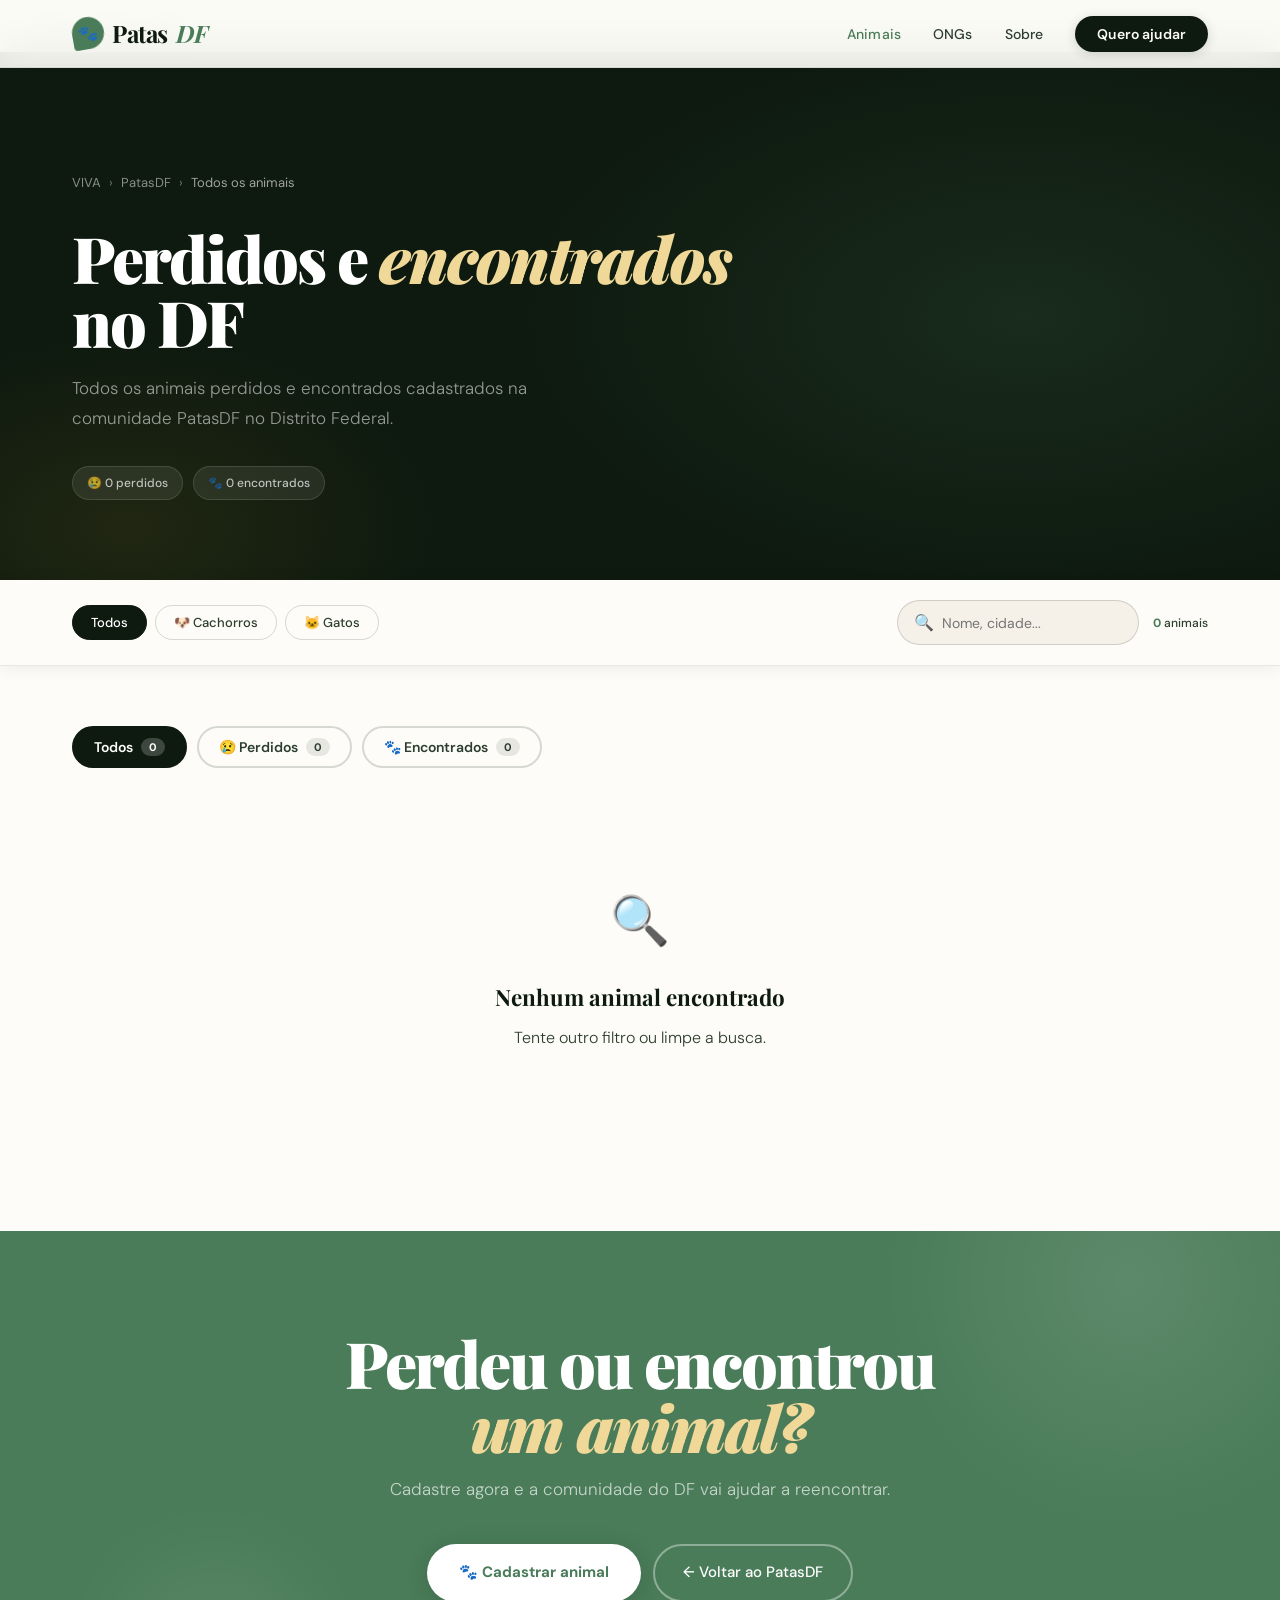
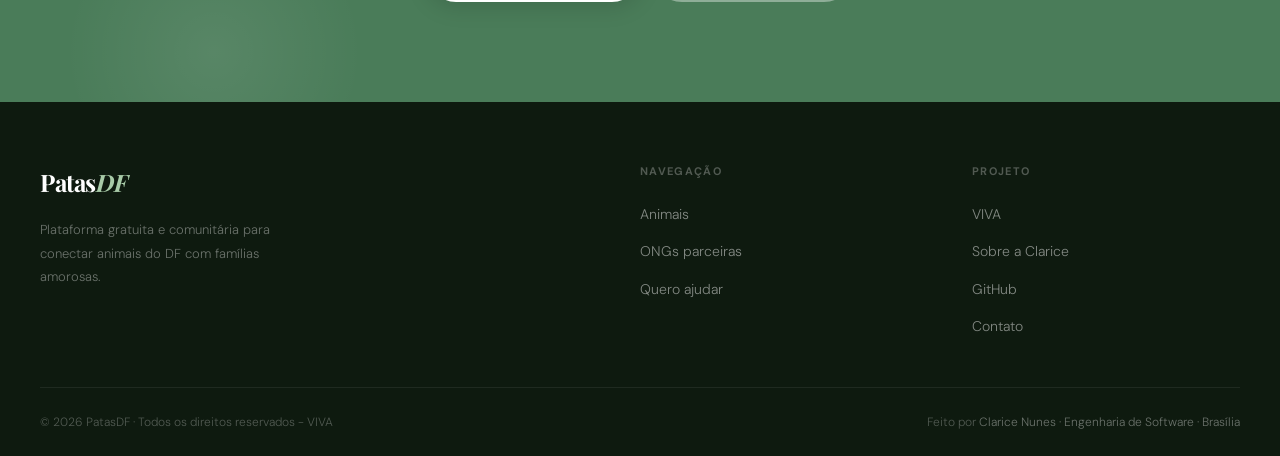
==== commit e78c6137: "mudando nome g&g para viva" ====
--- a/animais.html
+++ b/animais.html
@@ -44,12 +44,12 @@
 </head>
 <body>
 
-  <!-- BACK LINK -->
+
   <div class="back-link-wrap">
     <a href="patasdf.html" class="back-link">← Voltar para o PatasDF</a>
   </div>
 
-  <!-- NAVBAR -->
+
   <nav class="navbar" id="navbar">
     <div class="container">
       <a href="patasdf.html" class="logo">
@@ -68,11 +68,11 @@
     </div>
   </nav>
 
-  <!-- PAGE HEADER -->
+
   <div class="page-header">
     <div class="container">
       <div class="breadcrumb">
-        <a href="index.html">Give&Grow</a>
+        <a href="index.html">VIVA</a>
         <span>›</span>
         <a href="patasdf.html">PatasDF</a>
         <span>›</span>
@@ -87,7 +87,7 @@
     </div>
   </div>
 
-  <!-- TOOLBAR -->
+
   <div class="toolbar">
     <div class="container">
       <div class="filter-pills">
@@ -105,11 +105,11 @@
     </div>
   </div>
 
-  <!-- ANIMALS -->
+ 
   <section class="animals-section">
     <div class="container">
 
-      <!-- STATUS TABS -->
+   
       <div class="status-tabs">
         <button class="status-tab st-todos" onclick="filtrarStatus('todos', this)">
           Todos <span class="tab-count" id="tabTodos">—</span>
@@ -122,10 +122,10 @@
         </button>
       </div>
 
-      <!-- BANNER CONTEXTUAL -->
+
       <div id="ctxBanner"></div>
 
-      <!-- GRID -->
+ 
       <div class="animals-grid" id="animalsGrid">
         <div style="grid-column:1/-1;text-align:center;padding:4rem;color:var(--ink-soft);">
           <div style="font-size:2.5rem;margin-bottom:.75rem;">🐾</div>
@@ -133,7 +133,7 @@
         </div>
       </div>
 
-      <!-- EMPTY STATE -->
+
       <div class="empty-state" id="emptyState" style="display:none;">
         <span class="empty-icon">🔍</span>
         <h3>Nenhum animal encontrado</h3>
@@ -143,7 +143,7 @@
     </div>
   </section>
 
-  <!-- CTA -->
+
   <section class="cta-section">
     <div class="cta-orb cta-orb-1"></div>
     <div class="cta-orb cta-orb-2"></div>
@@ -157,7 +157,7 @@
     </div>
   </section>
 
-  <!-- FOOTER -->
+
   <footer>
     <div class="footer-inner">
       <div class="footer-brand">
@@ -175,7 +175,7 @@
       <div class="footer-col">
         <h4>Projeto</h4>
         <ul>
-          <li><a href="index.html">Give&Grow</a></li>
+          <li><a href="index.html">VIVA</a></li>
           <li><a href="sobre.html">Sobre a Clarice</a></li>
           <li><a href="https://github.com/claricenunes" target="_blank" rel="noopener">GitHub</a></li>
           <li><a href="mailto:euclaricenunes@gmail.com">Contato</a></li>
@@ -183,7 +183,7 @@
       </div>
     </div>
     <div class="footer-bottom">
-      <span>© 2026 PatasDF · Todos os direitos reservados - Give&Grow</span>
+      <span>© 2026 PatasDF · Todos os direitos reservados - VIVA</span>
       <span>Feito por <a href="sobre.html">Clarice Nunes · Engenharia de Software · Brasília</a></span>
     </div>
   </footer>
@@ -223,7 +223,7 @@
     function filtrarStatus(status, btn) {
       statusAtual = status;
       document.querySelectorAll('.status-tab').forEach(t => {
-        t.className = 'status-tab'; // remove todas as classes de cor
+        t.className = 'status-tab'; 
       });
       btn.classList.add('st-' + status);
       atualizarBanner(status);
@@ -334,7 +334,7 @@
               ${a.circunstancias  ? `<div><strong>Circunstâncias:</strong> ${a.circunstancias}</div>` : ''}
             </div>
             <a class="btn-contato-main ${btnCls}"
-              href="https://wa.me/55${(a.whatsapp||'').replace(/\D/g,'')}"
+              href="${a.linkContato || '#'}"
               target="_blank" rel="noopener">
               ${btnLbl}
             </a>
--- a/styles.css
+++ b/styles.css
@@ -1,7 +1,4 @@
-/* ============================================================
-   Give&Grow + PatasDF — Unified Stylesheet
-   Fonts: Playfair Display (display) + DM Sans (body)
-   ============================================================ */
+
 
 *, *::before, *::after { box-sizing: border-box; margin: 0; padding: 0; }
 
@@ -44,7 +41,7 @@
 
 ::selection { background: rgba(74,124,89,0.18); color: var(--ink); }
 
-/* ── TYPOGRAPHY ── */
+
 .display, h1, h2 {
   font-family: 'Playfair Display', serif;
   font-weight: 900;
@@ -66,11 +63,11 @@
 .body-text { font-size: 15px; font-weight: 300; line-height: 1.85; color: var(--ink-soft); }
 .body-text + .body-text { margin-top: 1rem; }
 
-/* ── CONTAINER ── */
+
 .container { max-width: 1200px; margin: 0 auto; padding: 0 2rem; }
 .section { padding: 100px 2rem; }
 
-/* ── BUTTONS ── */
+
 .btn-primary {
   background: var(--ink); color: var(--white);
   padding: 14px 28px; border-radius: 100px; font-size: 15px; font-weight: 600;
@@ -123,7 +120,7 @@
 }
 .btn-white-outline:hover { border-color: white; background: rgba(255,255,255,0.1); }
 
-/* ── NAVBAR ── */
+
 .navbar {
   position: fixed; top: 0; left: 0; right: 0; z-index: 200;
   height: 68px; display: flex; align-items: center;
@@ -167,11 +164,11 @@
 .hamburger { display: none; flex-direction: column; gap: 5px; cursor: pointer; }
 .hamburger span { width: 22px; height: 2px; background: var(--ink); border-radius: 2px; transition: all 0.3s; }
 
-/* ── REVEAL ── */
+
 .reveal { opacity: 0; transform: translateY(26px); transition: opacity 0.6s ease, transform 0.6s ease; }
 .reveal.visible { opacity: 1; transform: translateY(0); }
 
-/* ── ANIMATIONS ── */
+
 @keyframes fadeUp { from { opacity: 0; transform: translateY(24px); } to { opacity: 1; transform: translateY(0); } }
 @keyframes orbFloat { 0%,100%{transform:translate(0,0) scale(1)} 50%{transform:translate(20px,-28px) scale(1.05)} }
 @keyframes ticker { from { transform: translateX(0); } to { transform: translateX(-50%); } }
@@ -180,13 +177,13 @@
 @keyframes scrollDrop { 0%{top:-100%} 100%{top:100%} }
 @keyframes badgePulse { 0%,100%{box-shadow:0 0 0 0 rgba(74,124,89,0.14)} 50%{box-shadow:0 0 0 8px rgba(74,124,89,0)} }
 
-/* ── TICKER ── */
+
 .ticker { background: var(--sage); padding: 12px 0; overflow: hidden; }
 .ticker-inner { display: flex; animation: ticker 28s linear infinite; width: max-content; }
 .ticker-item { display: flex; align-items: center; gap: 10px; padding: 0 2rem; white-space: nowrap; font-size: 13px; font-weight: 500; color: rgba(255,255,255,0.88); }
 .ticker-sep { color: rgba(255,255,255,0.35); font-size: 1.1rem; margin: 0 0.5rem; }
 
-/* ── STATS STRIP ── */
+
 .stats-strip {
   background: var(--ink); padding: 0;
   display: grid; grid-template-columns: repeat(4, 1fr);
@@ -203,7 +200,7 @@
 }
 .stat-label { font-size: 11px; font-weight: 300; color: rgba(255,255,255,0.45); margin-top: 6px; letter-spacing: 0.06em; text-transform: uppercase; }
 
-/* ── PAGE HEADER (subpages) ── */
+
 .page-header {
   background: var(--ink); padding: 120px 2rem 80px; position: relative; overflow: hidden;
 }
@@ -228,7 +225,7 @@
 .page-header-meta { display: flex; gap: 10px; flex-wrap: wrap; margin-top: 2rem; }
 .meta-chip { background: rgba(255,255,255,0.08); border: 1px solid rgba(255,255,255,0.12); color: rgba(255,255,255,0.7); font-size: 12px; font-weight: 500; padding: 6px 14px; border-radius: 100px; }
 
-/* ── BACK LINK ── */
+
 .back-link-wrap {
   background: var(--sage-pale); border-bottom: 1px solid rgba(74,124,89,0.15);
   padding: 0.75rem 2rem;
@@ -240,7 +237,7 @@
 }
 .back-link:hover { gap: 10px; }
 
-/* ── TOOLBAR (animals page) ── */
+
 .toolbar {
   background: var(--white); border-bottom: 1px solid var(--border);
   padding: 1.25rem 2rem; position: sticky; top: 68px; z-index: 100;
@@ -272,11 +269,11 @@
 .count-badge { font-size: 12px; font-weight: 500; color: var(--ink-soft); white-space: nowrap; }
 .count-badge strong { color: var(--sage); }
 
-/* ── ANIMALS GRID ── */
+
 .animals-section { padding: 60px 2rem 100px; background: var(--white); }
 .animals-grid { display: grid; grid-template-columns: repeat(auto-fill, minmax(300px, 1fr)); gap: 20px; }
 
-/* ── ANIMAL CARD ── */
+
 .animal-card {
   background: var(--white); border: 1.5px solid var(--border);
   border-radius: var(--r-xl); overflow: hidden;
@@ -342,7 +339,7 @@
 .empty-state h3 { font-family: 'Playfair Display', serif; font-size: 1.4rem; margin-bottom: 0.5rem; }
 .empty-state p { font-weight: 300; }
 
-/* ── ACTION CARDS ── */
+
 .action-section { background: var(--cream); }
 .action-grid { display: grid; grid-template-columns: repeat(2,1fr); gap: 20px; margin-top: 3.5rem; }
 .action-card {
@@ -399,7 +396,7 @@
 .data-note strong { font-size: 14px; font-weight: 600; display: block; margin-bottom: 4px; }
 .data-note p { font-size: 13px; font-weight: 300; color: var(--ink-soft); line-height: 1.6; }
 
-/* ── MAP ── */
+
 .map-section { background: var(--white); }
 .map-wrapper {
   margin-top: 3rem; border-radius: var(--r-xl); overflow: hidden;
@@ -432,7 +429,7 @@
 .map-placeholder-content h3 { font-family: 'Playfair Display', serif; font-size: 1.6rem; font-weight: 700; margin-bottom: 0.5rem; }
 .map-placeholder-content p { font-size: 14px; font-weight: 300; color: var(--ink-soft); max-width: 400px; line-height: 1.7; }
 
-/* ── ONGS ── */
+
 .ongs-section { background: var(--cream); }
 .ongs-grid { display: grid; grid-template-columns: repeat(auto-fill, minmax(280px, 1fr)); gap: 16px; margin-top: 2.5rem; }
 .ong-card {
@@ -465,7 +462,7 @@
 .ong-link.primary { background: var(--sage); color: white; border-color: var(--sage); }
 .ong-link.primary:hover { background: #3a6647; }
 
-/* ── CRIADORA ── */
+
 .criadora-section { background: var(--cream); }
 .criadora-inner { display: grid; grid-template-columns: 400px 1fr; gap: 6rem; align-items: center; }
 .criadora-img-wrap { position: relative; }
@@ -499,7 +496,7 @@
 .social-link { display: inline-flex; align-items: center; gap: 6px; padding: 8px 16px; border-radius: 100px; font-size: 13px; font-weight: 500; text-decoration: none; border: 1.5px solid var(--border-dark); color: var(--ink-soft); transition: all 0.2s; }
 .social-link:hover { border-color: var(--sage); color: var(--sage); }
 
-/* ── COMMUNITY / PARTICIPATE ── */
+
 .participar-section { background: var(--cream); }
 .participar-grid { display: grid; grid-template-columns: repeat(2,1fr); gap: 20px; margin-top: 3rem; }
 .part-card {
@@ -529,7 +526,7 @@
 .cc-btn { background: var(--ink); color: white; padding: 10px 20px; border-radius: 100px; font-size: 13px; font-weight: 600; border: none; cursor: pointer; font-family: 'DM Sans', sans-serif; transition: background 0.2s; display: inline-block; text-decoration: none; }
 .cc-btn:hover { background: var(--sage); }
 
-/* ── PATAS SECTION ── */
+
 .patas-section { background: var(--ink); }
 .patas-inner { display: grid; grid-template-columns: 1fr 1fr; gap: 5rem; align-items: center; }
 .patas-label-sm { font-size: 11px; font-weight: 600; letter-spacing: 0.14em; text-transform: uppercase; color: rgba(255,255,255,0.35); margin-bottom: 1rem; display: block; }
@@ -546,7 +543,7 @@
 .pm-sub { font-size: 12px; color: rgba(255,255,255,0.38); margin-top: 2px; }
 .pm-badge { margin-left: auto; background: rgba(255,255,255,0.07); color: rgba(255,255,255,0.55); font-size: 11px; padding: 3px 12px; border-radius: 100px; white-space: nowrap; }
 
-/* ── CTA SECTION ── */
+
 .cta-section { background: var(--sage); padding: 100px 2rem; position: relative; overflow: hidden; }
 .cta-orb { position: absolute; border-radius: 50%; pointer-events: none; }
 .cta-orb-1 { width: 500px; height: 500px; top: -200px; right: -100px; background: radial-gradient(circle, rgba(255,255,255,0.1) 0%, transparent 70%); }
@@ -557,7 +554,7 @@
 .cta-inner p { font-size: 17px; font-weight: 300; color: rgba(255,255,255,0.68); margin-bottom: 2.5rem; }
 .cta-btns { display: flex; gap: 12px; justify-content: center; flex-wrap: wrap; }
 
-/* ── STEPS ── */
+
 .how-section { background: var(--white); }
 .steps-row { display: flex; gap: 0; margin-top: 4rem; position: relative; }
 .steps-row::before { content: ''; position: absolute; top: 32px; left: 32px; right: 32px; height: 1px; background: var(--border); z-index: 0; }
@@ -567,7 +564,7 @@
 .step h3 { font-size: 15px; font-weight: 600; margin-bottom: 0.5rem; }
 .step p { font-size: 13px; font-weight: 300; color: var(--ink-soft); line-height: 1.7; }
 
-/* ── CAUSAS ── */
+
 .causas-section { background: var(--cream); }
 .causas-header { display: flex; align-items: flex-end; justify-content: space-between; margin-bottom: 3rem; flex-wrap: wrap; gap: 1.5rem; }
 .causas-grid { display: grid; grid-template-columns: repeat(4,1fr); gap: 16px; }
@@ -580,7 +577,7 @@
 .causa-name { font-size: 16px; font-weight: 600; margin-bottom: 6px; }
 .causa-desc { font-size: 13px; font-weight: 300; color: var(--ink-soft); line-height: 1.65; }
 
-/* ── EVENTOS ── */
+
 .eventos-section { background: var(--white); }
 .eventos-grid { display: grid; grid-template-columns: 1fr 1fr; gap: 16px; margin-top: 3rem; }
 .evento-card { background: var(--cream); border: 1.5px solid var(--border); border-radius: var(--r-lg); padding: 1.75rem; display: flex; gap: 1.5rem; align-items: flex-start; transition: transform 0.25s, box-shadow 0.25s, border-color 0.25s; }
@@ -596,7 +593,7 @@
 .ev-name { font-size: 15px; font-weight: 600; color: var(--ink); margin-bottom: 4px; }
 .ev-info { font-size: 13px; font-weight: 300; color: var(--ink-soft); }
 
-/* Calendar block */
+
 .cal-block { margin-top: 3rem; border: 1.5px solid var(--border); border-radius: var(--r-xl); overflow: hidden; background: var(--white); box-shadow: var(--shadow); }
 .cal-header { display: flex; align-items: center; justify-content: space-between; padding: 1.5rem 2rem; border-bottom: 1px solid var(--border); flex-wrap: wrap; gap: 1rem; }
 .cal-header-left { display: flex; align-items: center; gap: 14px; }
@@ -609,7 +606,7 @@
 .cal-btn-outline { background: transparent; color: var(--ink-soft); text-decoration: none; padding: 9px 20px; border-radius: 100px; font-size: 13px; font-weight: 500; border: 1.5px solid var(--border-dark); transition: all 0.2s; display: inline-flex; align-items: center; }
 .cal-btn-outline:hover { border-color: var(--sage); color: var(--sage); }
 
-/* ── PROFILE / SOBRE ── */
+
 .profile-hero { background: var(--cream); padding: 120px 2rem 80px; position: relative; overflow: hidden; }
 .profile-hero::before { content: ''; position: absolute; inset: 0; background: radial-gradient(ellipse 50% 60% at 85% 50%, rgba(74,124,89,0.08) 0%, transparent 65%), radial-gradient(ellipse 40% 50% at 10% 80%, rgba(196,146,42,0.07) 0%, transparent 60%); pointer-events: none; }
 .profile-hero::after { content: ''; position: absolute; inset: 0; background-image: linear-gradient(var(--border) 1px, transparent 1px), linear-gradient(90deg, var(--border) 1px, transparent 1px); background-size: 60px 60px; mask-image: radial-gradient(ellipse 80% 80% at 50% 50%, black 30%, transparent 100%); opacity: 0.4; }
@@ -631,7 +628,7 @@
 .social-btn { display: inline-flex; align-items: center; gap: 8px; border: 1.5px solid var(--border-dark); border-radius: 100px; padding: 9px 18px; font-size: 13px; font-weight: 500; text-decoration: none; color: var(--ink-soft); background: var(--white); transition: all 0.22s; }
 .social-btn:hover { border-color: var(--sage); color: var(--sage); transform: translateY(-1px); }
 
-/* Two col layout (sobre) */
+
 .content-section { padding: 80px 2rem; }
 .content-section.alt { background: var(--cream); }
 .two-col { display: grid; grid-template-columns: 1fr 1fr; gap: 4rem; align-items: start; }
@@ -643,7 +640,7 @@
 .pullquote p { font-family: 'Playfair Display', serif; font-size: 1.2rem; font-style: italic; font-weight: 400; line-height: 1.6; color: var(--sage); }
 .pullquote cite { display: block; margin-top: 0.75rem; font-size: 12px; color: var(--sage-mid); font-style: normal; font-weight: 500; }
 
-/* Timeline */
+
 .timeline { position: relative; padding-left: 2rem; }
 .timeline::before { content: ''; position: absolute; left: 7px; top: 8px; bottom: 0; width: 1.5px; background: var(--sage-light); }
 .tl-item { position: relative; padding-bottom: 2rem; }
@@ -652,28 +649,28 @@
 .tl-item h4 { font-size: 15px; font-weight: 600; margin-bottom: 0.3rem; }
 .tl-item p { font-size: 13px; font-weight: 300; color: var(--ink-soft); line-height: 1.75; }
 
-/* Pet cards */
+
 .pet-cards { display: flex; flex-direction: column; gap: 1rem; }
 .pet-card { background: var(--white); border: 1.5px solid var(--border); border-radius: var(--r-lg); padding: 1.5rem; display: flex; align-items: flex-start; gap: 1.25rem; transition: transform 0.2s, box-shadow 0.2s; }
 .pet-card:hover { transform: translateY(-3px); box-shadow: var(--shadow-lg); }
-.pet-emoji { font-size: 2.8rem; line-height: 1; background: var(--cream); border-radius: var(--r-md); padding: 0.75rem; flex-shrink: 0; overflow: hidden; }
-.pet-emoji img { width: 60px; height: 60px; object-fit: contain; display: block; }
+.pet-emoji { font-size: 2.8rem; line-height: 1; background: var(--cream); border-radius: var(--r-md); padding: 0; flex-shrink: 0; overflow: hidden; width: 88px; height: 88px; }
+.pet-emoji img { width: 100%; height: 100%; object-fit: cover; display: block; }
 .pet-info h4 { font-family: 'Playfair Display', serif; font-size: 1.2rem; font-weight: 300; margin-bottom: 0.3rem; }
 .pet-info .pet-meta { font-size: 12px; font-weight: 600; color: var(--sage); letter-spacing: 0.5px; text-transform: uppercase; margin-bottom: 0.5rem; }
 .pet-info p { font-size: 13px; font-weight: 300; color: var(--ink-soft); line-height: 1.7; }
 .pet-card.memorial { border-color: rgba(74,124,89,0.2); background: var(--sage-pale); }
 
-/* Skills */
+
 .skills-grid { display: grid; grid-template-columns: repeat(auto-fill, minmax(130px,1fr)); gap: 0.75rem; margin-top: 1.5rem; }
 .skill-chip { background: var(--white); border: 1.5px solid var(--border); border-radius: var(--r-md); padding: 0.75rem 1rem; font-size: 13px; font-weight: 400; text-align: center; transition: all 0.2s; }
 .skill-chip:hover { border-color: var(--sage); background: var(--sage-pale); color: var(--sage); }
 
-/* Stats mini (sobre) */
+
 .stats-mini { display: flex; gap: 2.5rem; flex-wrap: wrap; }
 .stat-mini-num { font-family: 'Playfair Display', serif; font-size: 2.5rem; font-weight: 700; color: var(--sage); letter-spacing: -1px; }
 .stat-mini-label { font-size: 12px; color: var(--ink-soft); font-weight: 300; }
 
-/* Contact CTA (sobre) */
+
 .contact-cta { background: var(--ink); color: white; text-align: center; padding: 80px 2rem; }
 .contact-cta h2 { font-family: 'Playfair Display', serif; font-size: clamp(2rem,4vw,3rem); font-weight: 700; letter-spacing: -1px; margin-bottom: 1rem; }
 .contact-cta p { font-weight: 300; opacity: 0.55; max-width: 480px; margin: 0 auto 2.5rem; line-height: 1.75; }
@@ -684,7 +681,7 @@
 .btn-contact.ghost { background: transparent; color: white; border: 1.5px solid rgba(255,255,255,0.3); }
 .btn-contact.ghost:hover { border-color: white; transform: translateY(-1px); }
 
-/* ── FOOTER ── */
+
 footer { background: var(--ink); padding: 60px 2rem 0; }
 .footer-inner { max-width: 1200px; margin: 0 auto; display: grid; grid-template-columns: 2fr 1fr 1fr; gap: 4rem; padding-bottom: 3rem; border-bottom: 1px solid rgba(255,255,255,0.07); }
 .footer-logo { font-family: 'Playfair Display', serif; font-size: 1.5rem; font-weight: 700; color: white; text-decoration: none; letter-spacing: -0.5px; display: inline-block; margin-bottom: 1rem; }
@@ -698,7 +695,7 @@
 .footer-bottom a { color: rgba(255,255,255,0.38); text-decoration: none; }
 .footer-bottom a:hover { color: var(--sage-light); }
 
-/* ── RESPONSIVE ── */
+
 @media (max-width: 1024px) {
   .criadora-inner { grid-template-columns: 1fr; gap: 3rem; }
   .profile-layout { grid-template-columns: 1fr; gap: 3rem; }
@@ -708,7 +705,7 @@
   .two-col { grid-template-columns: 1fr; gap: 2.5rem; }
   .two-col.reverse { direction: ltr; }
 
-  /* iPad: hamburger menu */
+
   .nav-links { display: none; flex-direction: column; gap: 0; position: fixed; top: 68px; left: 0; right: 0; background: var(--white); border-bottom: 1px solid var(--border); padding: 1rem; z-index: 199; }
   .nav-links.open { display: flex; }
   .hamburger { display: flex; }
@@ -716,11 +713,11 @@
   .nav-links li a { display: block; padding: 10px 12px; border-radius: 8px; }
   .nav-links .nav-cta { display: block; text-align: center; padding: 12px 22px !important; }
 
-  /* iPad: badges da criadora mais próximas da foto */
+
   .cb1 { bottom: 10px; right: 0; }
   .cb2 { top: 10px; right: 0; }
 
-  /* iPad: esconder cards flutuantes do patasdf */
+
   [style*="height:420px"] { display: none !important; }
 }
 @media (max-width: 1024px) {
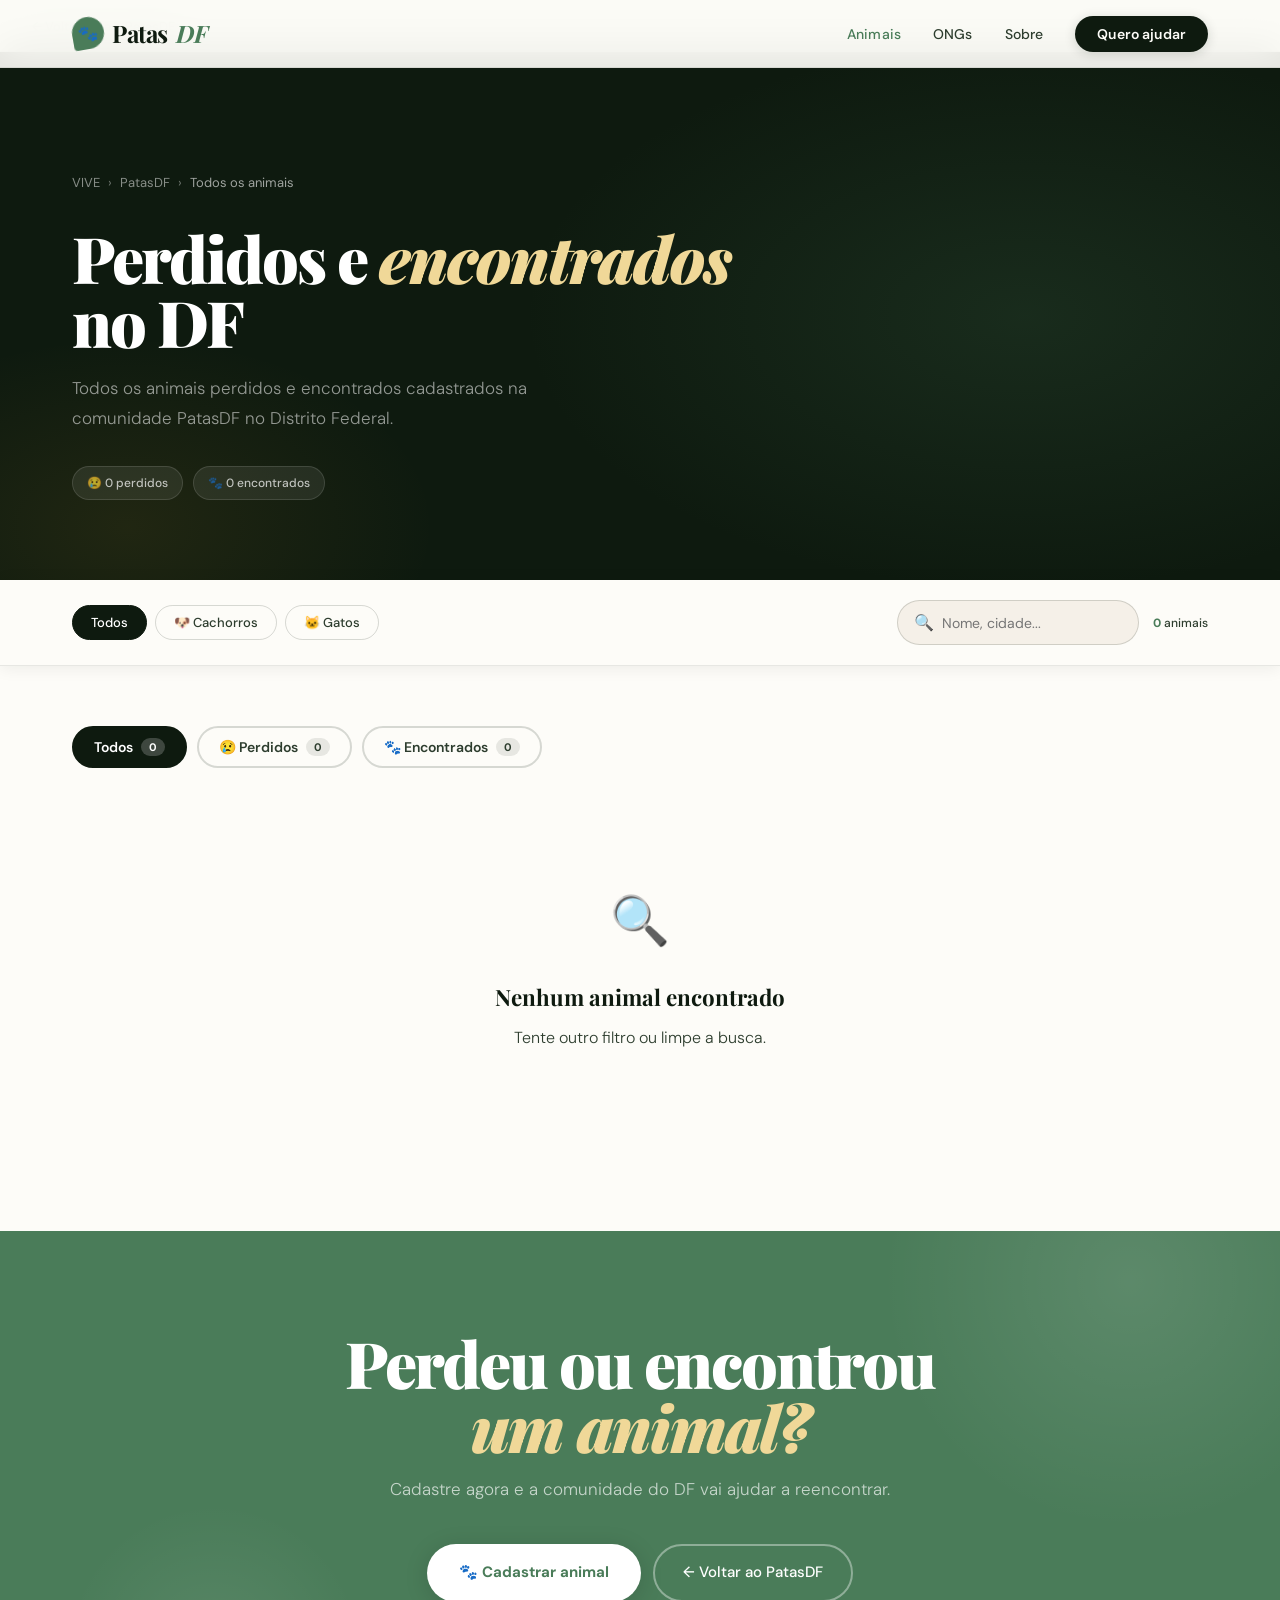
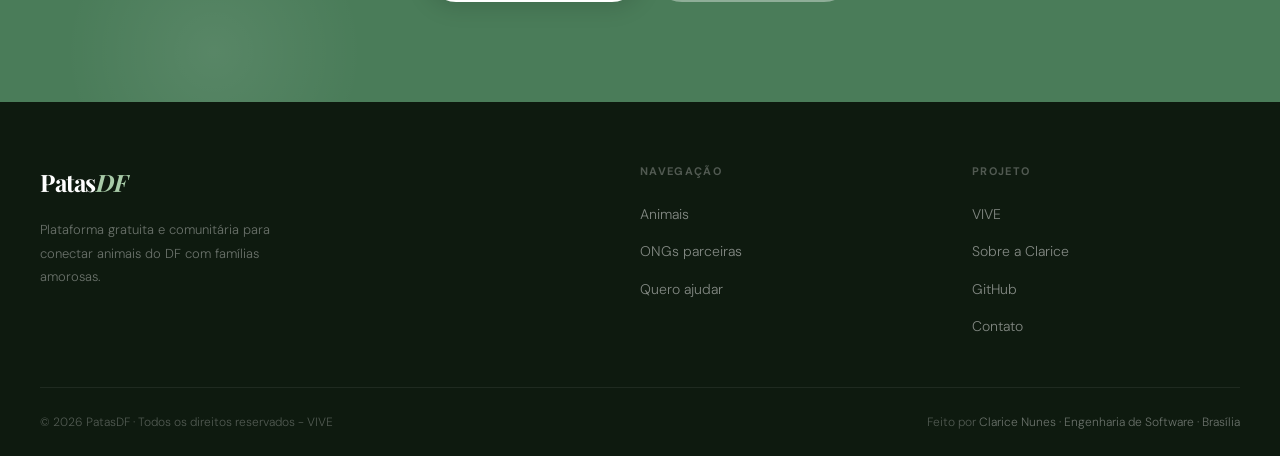
==== commit 7f822343: "mudando nome viva para vive" ====
--- a/animais.html
+++ b/animais.html
@@ -72,7 +72,7 @@
   <div class="page-header">
     <div class="container">
       <div class="breadcrumb">
-        <a href="index.html">VIVA</a>
+        <a href="index.html">VIVE</a>
         <span>›</span>
         <a href="patasdf.html">PatasDF</a>
         <span>›</span>
@@ -175,7 +175,7 @@
       <div class="footer-col">
         <h4>Projeto</h4>
         <ul>
-          <li><a href="index.html">VIVA</a></li>
+          <li><a href="index.html">VIVE</a></li>
           <li><a href="sobre.html">Sobre a Clarice</a></li>
           <li><a href="https://github.com/claricenunes" target="_blank" rel="noopener">GitHub</a></li>
           <li><a href="mailto:euclaricenunes@gmail.com">Contato</a></li>
@@ -183,7 +183,7 @@
       </div>
     </div>
     <div class="footer-bottom">
-      <span>© 2026 PatasDF · Todos os direitos reservados - VIVA</span>
+      <span>© 2026 PatasDF · Todos os direitos reservados - VIVE</span>
       <span>Feito por <a href="sobre.html">Clarice Nunes · Engenharia de Software · Brasília</a></span>
     </div>
   </footer>
